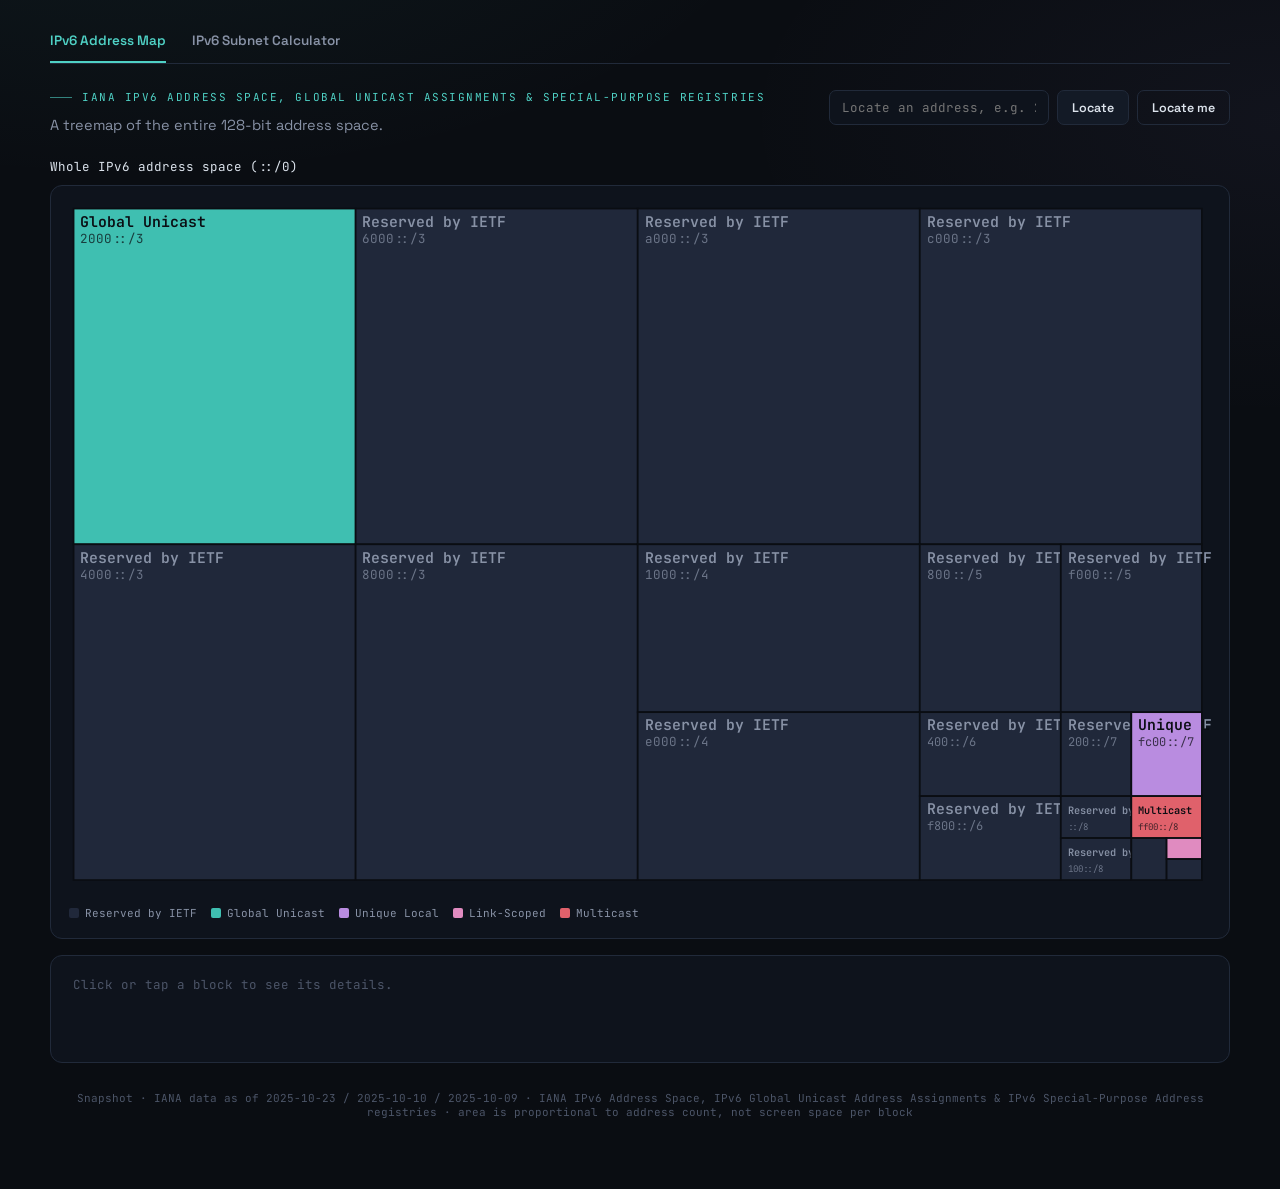
==== ipv6/index.html @ bcb9a363 "-merge ipv6 map & calc in a spa and added links between them." ====
<!DOCTYPE html>
<html lang="en">
<head>
<meta charset="UTF-8">
<meta name="viewport" content="width=device-width, initial-scale=1.0">
<title>IPv6 Address Map &amp; Subnet Calculator</title>
<link rel="preconnect" href="https://fonts.googleapis.com">
<link rel="preconnect" href="https://fonts.gstatic.com" crossorigin>
<link href="https://fonts.googleapis.com/css2?family=Space+Grotesk:wght@400;500;600;700&family=JetBrains+Mono:wght@400;500;600&display=swap" rel="stylesheet">
<style>
  :root{
    --bg:#0A0D12; --panel:#0E131C; --panel-2:#131A26; --border:#212A3A; --border-soft:#171E2B;
    --text:#DCE3EC; --text-dim:#8892A6; --text-faint:#4C5568;
    --cyan:#4FD1C5; --cyan-soft:#1E4B48; --violet:#9C8CE0; --violet-soft:#332C55;
    --amber:#E3A64D; --amber-soft:#6B5024; --amber-faint:#3A3120; --red:#E36B6B;
    --c-reserved:#20283A; --c-reserved-tx:#5C6980;
    --c-global:#3FBFB1;
    --c-unique:#B98CE0;
    --c-link:#E08BC0;
    --c-multicast:#E0616B;
    --c-apnic:#3FBFB1; --c-arin:#5C9DE8; --c-ripe:#E8A75C; --c-lacnic:#6FCB8E; --c-afrinic:#E88BC0;
    --c-iana:#9C8CE0; --c-sixtofour:#C9B24E; --c-documentation:#E3A64D; --c-unallocated:#171D29;
    --mono:'JetBrains Mono', ui-monospace, 'SF Mono', monospace;
    --sans:'Space Grotesk', ui-sans-serif, system-ui, sans-serif;
  }
  *{ box-sizing:border-box; }
  html,body{ margin:0; padding:0; }
  body{
    background:
      radial-gradient(ellipse 1100px 500px at 10% -10%, rgba(79,209,197,0.06), transparent 60%),
      radial-gradient(ellipse 900px 500px at 100% 10%, rgba(156,140,224,0.05), transparent 60%),
      var(--bg);
    color:var(--text); font-family:var(--sans); padding:32px 24px 70px; min-height:100vh;
  }
  .wrap{ margin:0 auto; }
  #view-map .wrap{ max-width:1180px; }
  #view-calc .wrap{ max-width:1000px; }

  /* shared button system */
  .btn{
    font-family:var(--sans); font-weight:600; font-size:13.5px; border-radius:8px;
    border:1px solid var(--border); background:var(--panel-2); color:var(--text);
    padding:0 20px; cursor:pointer; transition:border-color .15s, color .15s, background .15s;
  }
  .btn:hover{ border-color:var(--cyan); color:var(--cyan); }
  .btn.primary{ background:var(--cyan); border-color:var(--cyan); color:#06231F; }
  .btn.primary:hover{ background:#65DDD1; color:#06231F; }
  .btn.ghost{ background:transparent; }
  .btn.small{ padding:6px 12px; font-size:12px; border-radius:6px; }
  .btn:disabled{ opacity:.35; cursor:not-allowed; }
  .btn:disabled:hover{ border-color:var(--border); color:var(--text); }
  .iconBtn{
    flex:0 0 auto; width:26px; height:26px;
    display:flex; align-items:center; justify-content:center;
    border:1px solid var(--border); background:var(--panel-2); color:var(--text-dim);
    border-radius:6px; font-size:14px; line-height:1; cursor:pointer;
    transition:border-color .15s, color .15s;
  }
  .iconBtn:hover{ border-color:var(--cyan); color:var(--cyan); }

  /* tab bar */
  .toolTabs{ max-width:1180px; margin:0 auto 26px; }
  .toolTabsInner{ display:flex; gap:26px; border-bottom:1px solid var(--border); }
  .toolTab{
    font-family:var(--sans); font-weight:600; font-size:13.5px; background:none; border:none;
    color:var(--text-dim); padding:0 0 12px; cursor:pointer; border-bottom:2px solid transparent;
    transition:color .15s, border-color .15s;
  }
  .toolTab:hover{ color:var(--text); }
  .toolTab.active{ color:var(--cyan); border-bottom-color:var(--cyan); }
  .view[hidden]{ display:none; }

  /* ---------------- map view ---------------- */
  #view-map .eyebrow{ font-family:var(--mono); font-size:11px; letter-spacing:.14em; text-transform:uppercase; color:var(--cyan);
    display:flex; align-items:center; gap:10px; margin-bottom:10px; }
  #view-map .eyebrow::before{ content:''; width:22px; height:1px; background:var(--cyan); opacity:.6; }
  #view-map h1{ font-size:32px; font-weight:700; letter-spacing:-.01em; margin:0 0 8px; }
  #view-map .sub{ color:var(--text-dim); font-size:14.5px; max-width:70ch; line-height:1.55; margin:0; }

  #view-map .introRow{ display:flex; align-items:flex-start; justify-content:space-between; gap:24px; margin-bottom:22px; }
  #view-map .introText{ flex:1 1 420px; min-width:0; }
  #view-map .searchForm{ display:flex; gap:8px; flex-shrink:0; }
  #view-map .searchForm input{ background:var(--panel); border:1px solid var(--border); color:var(--text); font-family:var(--mono); font-size:12.5px; padding:8px 12px; border-radius:7px; width:220px; outline:none; }
  #view-map .searchForm input:focus{ border-color:var(--cyan); }
  #view-map .searchForm button{ font-family:var(--sans); font-weight:600; font-size:12.5px; background:var(--panel-2); border:1px solid var(--border); color:var(--text); padding:0 14px; border-radius:7px; cursor:pointer; white-space:nowrap; }
  #view-map .searchForm button:hover{ border-color:var(--cyan); color:var(--cyan); }
  #view-map .searchForm button.ghost{ background:transparent; }
  #view-map .searchForm button:disabled{ opacity:.5; cursor:not-allowed; }

  #view-map .breadcrumb{ display:flex; align-items:center; gap:8px; font-family:var(--mono); font-size:12.5px; color:var(--text-dim); margin-bottom:10px; }
  #view-map .breadcrumb .crumb{ cursor:pointer; }
  #view-map .breadcrumb .crumb:hover{ color:var(--cyan); }
  #view-map .breadcrumb .crumb.current{ color:var(--text); cursor:default; }
  #view-map .breadcrumb .sep{ color:var(--text-faint); }

  #view-map .map-card{ background:var(--panel); border:1px solid var(--border); border-radius:12px; padding:18px; }
  #view-map svg{ width:100%; height:auto; display:block; border-radius:6px; }
  #view-map .tile{ cursor:default; transition:opacity .12s; }
  #view-map .tile.drillable{ cursor:pointer; }
  #view-map .tile:hover{ opacity:.86; }
  #view-map .tile-label{ font-family:var(--mono); pointer-events:none; fill:#0A0D12; font-weight:600; }
  #view-map .tile-sub{ font-family:var(--mono); pointer-events:none; fill:#0A0D12; opacity:.72; }
  #view-map .tile.dim-fill .tile-label, #view-map .tile.dim-fill .tile-sub{ fill:var(--text-dim); }
  #view-map .tile-pulse{ animation:pulse 1.1s ease-out 2; }
  @keyframes pulse{ 0%{ stroke-width:2px; stroke:#fff; } 100%{ stroke-width:0px; } }
  #view-map .tile.tile-selected rect{ stroke:#fff !important; stroke-width:2.5px !important; }

  #view-map .legend{ display:flex; gap:14px; flex-wrap:wrap; margin-top:16px; }
  #view-map .legend span{ font-family:var(--mono); font-size:11px; color:var(--text-dim); display:flex; align-items:center; gap:6px; }
  #view-map .legend i{ width:10px; height:10px; border-radius:2px; display:inline-block; }

  #view-map .detail-card{ margin-top:16px; background:var(--panel); border:1px solid var(--border); border-radius:12px; padding:20px 22px; min-height:108px; }
  #view-map .detail-empty{ color:var(--text-faint); font-family:var(--mono); font-size:12.5px; }
  #view-map .detail-top{ display:flex; justify-content:space-between; align-items:baseline; gap:14px; flex-wrap:wrap; margin-bottom:10px; }
  #view-map .detail-prefix{ font-family:var(--mono); font-size:19px; font-weight:600; }
  #view-map .detail-tag{ font-family:var(--mono); font-size:10.5px; text-transform:uppercase; letter-spacing:.08em; padding:4px 9px; border-radius:5px; }
  #view-map .detail-grid{ display:grid; grid-template-columns:repeat(auto-fit,minmax(150px,1fr)); gap:14px; margin-bottom:10px; }
  #view-map .detail-grid .k{ font-family:var(--mono); font-size:10px; color:var(--text-faint); text-transform:uppercase; letter-spacing:.07em; display:block; margin-bottom:4px; }
  #view-map .detail-grid .v{ font-family:var(--mono); font-size:13px; color:var(--text); }
  #view-map .detail-grid .v sup{ font-size:.72em; line-height:0; }
  #view-map .detail-grid .v a{ color:var(--cyan); text-decoration:none; border-bottom:1px dotted var(--cyan); font-size:11.5px; margin-left:2px; }
  #view-map .detail-grid .v a:hover{ border-bottom-style:solid; }
  #view-map .detail-note{ font-size:13px; color:var(--text-dim); line-height:1.5; max-width:80ch; white-space:pre-line; }
  #view-map .detail-special{ margin-top:14px; padding-top:14px; border-top:1px solid var(--border-soft); }
  #view-map .detail-special .k{ font-family:var(--mono); font-size:10px; color:var(--text-faint); text-transform:uppercase; letter-spacing:.07em; display:block; margin-bottom:8px; }
  #view-map .detail-special ul{ list-style:none; margin:0; padding:0; display:flex; flex-direction:column; gap:6px; }
  #view-map .detail-special li{ font-size:12.5px; display:flex; flex-wrap:wrap; gap:8px; align-items:baseline; }
  #view-map .detail-special .sp-prefix{ font-family:var(--mono); color:var(--cyan); font-weight:600; }
  #view-map .detail-special .sp-name{ color:var(--text-dim); }
  #view-map .detail-special .sp-rfc{ font-family:var(--mono); font-size:11px; color:var(--text-faint); }
  #view-map .detail-actions{ margin-top:14px; }

  #view-map footer{ margin-top:28px; text-align:center; font-family:var(--mono); font-size:11px; color:var(--text-faint); }
  #view-map footer a{ color:var(--text-faint); }

  @media (max-width:640px){
    #view-map .introRow{ flex-direction:column; align-items:stretch; }
    #view-map .introText{ flex-basis:auto; }
    #view-map .searchForm{ width:100%; }
    #view-map .searchForm input{ flex:1; width:auto; }
  }

  /* ---------------- calculator view ---------------- */
  #view-calc .eyebrow{
    font-family:var(--mono); font-size:11px; letter-spacing:.14em; text-transform:uppercase; color:var(--cyan);
    display:flex; align-items:center; gap:10px; margin-bottom:14px;
  }
  #view-calc .eyebrow::before{ content:''; width:22px; height:1px; background:var(--cyan); opacity:.6; }
  #view-calc .eyebrow a{ color:inherit; text-decoration:none; border-bottom:1px dotted var(--cyan); }
  #view-calc .eyebrow a:hover{ color:var(--text); }
  #view-calc h1{ font-size:34px; font-weight:700; letter-spacing:-.01em; margin:0 0 8px; }
  #view-calc .sub{ color:var(--text-dim); font-size:14.5px; max-width:66ch; line-height:1.55; margin:0 0 30px; }
  #view-calc .sub b{ color:var(--text); font-weight:600; }

  #view-calc .inputRow{ display:flex; gap:10px; flex-wrap:wrap; margin-bottom:6px; }
  #view-calc .inputRow input[type=text]{
    flex:1 1 340px; background:var(--panel); border:1px solid var(--border); color:var(--text);
    font-family:var(--mono); font-size:15px; padding:13px 16px; border-radius:8px; outline:none;
    transition:border-color .15s;
  }
  #view-calc .inputRow input[type=text]:focus{ border-color:var(--cyan); }

  #view-calc .errMsg{ font-family:var(--mono); font-size:12.5px; color:var(--red); margin:10px 2px 0; min-height:1em; }
  #view-calc .noteMsg{ font-family:var(--mono); font-size:12px; color:var(--amber); margin:10px 2px 0; }

  #view-calc .ruler-card{ margin-top:28px; background:var(--panel); border:1px solid var(--border); border-radius:12px; padding:26px 26px 22px; }
  #view-calc .ruler-top{ display:flex; justify-content:space-between; align-items:baseline; gap:20px; flex-wrap:wrap; margin-bottom:18px; }
  #view-calc .ruler-net{ font-family:var(--mono); font-size:20px; font-weight:600; letter-spacing:-.01em; }
  #view-calc .ruler-net .slash{ color:var(--text-faint); }
  #view-calc .ruler-net .prefixnum{ color:var(--cyan); }
  #view-calc .ruler-stats{ display:flex; gap:22px; flex-wrap:wrap; }
  #view-calc .stat{ font-family:var(--mono); }
  #view-calc .stat .k{ color:var(--text-faint); font-size:10.5px; text-transform:uppercase; letter-spacing:.08em; display:block; margin-bottom:3px; }
  #view-calc .stat .v{ color:var(--text); font-size:14px; }

  #view-calc .ruler{ display:flex; gap:3px; margin-bottom:8px; position:relative; }
  #view-calc .ruler .grp{ display:flex; gap:1px; flex:1; }
  #view-calc .ruler .bit{ flex:1; height:26px; border-radius:1px; background:var(--amber-soft); }
  #view-calc .ruler .bit.net{ background:var(--cyan); }
  #view-calc .ruler .bit.host{ background:var(--violet); }
  #view-calc .ruler .bit.edge{ box-shadow:0 0 0 1px rgba(255,255,255,0.35) inset; }
  #view-calc .ruler .bit.subnetZone{ cursor:pointer; }
  #view-calc .ruler .bit.subnetZone:hover{ background:var(--amber); }
  #view-calc .ruler .bit.boundary{ cursor:ew-resize; touch-action:none; }

  #view-calc .rulerHandle{
    position:absolute; top:-4px; bottom:-4px; width:14px; margin-left:-7px;
    z-index:5; pointer-events:none;
    display:flex; align-items:center; justify-content:center;
  }
  #view-calc .rulerHandle::before{
    content:''; position:absolute; top:0; bottom:0; left:50%; width:3px; margin-left:-1.5px;
    background:var(--cyan); border-radius:2px; opacity:.55;
    transition:opacity .15s;
  }
  #view-calc .rulerHandle.dragging::before{ opacity:1; }
  #view-calc .ruler-labels{ display:flex; gap:3px; }
  #view-calc .ruler-labels .grp{ flex:1; text-align:center; font-family:var(--mono); font-size:10px; color:var(--text-faint); }
  #view-calc .legend{ display:flex; gap:18px; margin-top:14px; flex-wrap:wrap; }
  #view-calc .legend span{ font-family:var(--mono); font-size:11px; color:var(--text-dim); display:flex; align-items:center; gap:6px; }
  #view-calc .legend i{ width:10px; height:10px; border-radius:2px; display:inline-block; }
  #view-calc .legend i.net{ background:var(--cyan); }
  #view-calc .legend i.subnet{ background:var(--amber-soft); }
  #view-calc .legend i.host{ background:var(--violet); }

  #view-calc .table-card{ margin-top:20px; background:var(--panel); border:1px solid var(--border); border-radius:12px; overflow:hidden; }
  #view-calc .table-head{ display:flex; justify-content:space-between; align-items:center; padding:16px 20px; border-bottom:1px solid var(--border-soft); }
  #view-calc .table-head h2{ font-size:14px; margin:0; font-weight:600; }
  #view-calc .table-head-right{ display:flex; align-items:center; gap:12px; }
  #view-calc .table-head .count{ font-family:var(--mono); font-size:12px; color:var(--text-dim); }

  #view-calc .row{ display:flex; align-items:center; gap:14px; padding:12px 20px; border-bottom:1px solid var(--border-soft); transition:background .12s; }
  #view-calc .row:last-child{ border-bottom:none; }
  #view-calc .row:hover{ background:var(--panel-2); }

  #view-calc .guides{ display:flex; align-self:stretch; flex:0 0 auto; }
  #view-calc .guide{ width:18px; flex:0 0 18px; position:relative; }
  #view-calc .guide.line::before{ content:''; position:absolute; left:8px; top:-12px; bottom:-12px; width:1px; background:var(--border); }

  #view-calc .rowMain{ flex:1 1 auto; min-width:0; display:grid; grid-template-columns:2fr 1.7fr 1.1fr; gap:16px; align-items:center; }
  #view-calc .netCell{ font-family:var(--mono); font-size:13.5px; }
  #view-calc .netCell .addr{ color:var(--text); cursor:pointer; }
  #view-calc .netCell .addr:hover{ color:var(--cyan); }
  #view-calc .netCell .addr.copied{ color:var(--amber); }
  #view-calc .netCell .pfx{ color:var(--cyan); }
  #view-calc .minibar{ display:flex; height:5px; border-radius:3px; overflow:hidden; margin-top:6px; width:150px; }
  #view-calc .minibar .net{ background:var(--cyan); height:100%; }
  #view-calc .minibar .subnetDone{ background:var(--amber); height:100%; }
  #view-calc .minibar .subnetOpen{ background:var(--amber-faint); height:100%; }
  #view-calc .minibar .host{ background:var(--violet); height:100%; }

  #view-calc .rangeCell{ font-family:var(--mono); font-size:11.5px; color:var(--text-dim); line-height:1.5; }
  #view-calc .rangeCell b{ color:var(--text-dim); font-weight:500; }

  #view-calc .countCell{ font-family:var(--mono); font-size:12px; color:var(--text); text-align:right; }
  #view-calc .countCell .lbl{ display:block; font-size:10px; color:var(--text-faint); text-transform:uppercase; letter-spacing:.06em; margin-top:2px; }

  #view-calc .actions{ flex:0 0 auto; display:flex; align-items:center; gap:8px; }
  #view-calc .jumpForm{ display:flex; align-items:center; gap:4px; }
  #view-calc .jumpForm span{ font-family:var(--mono); font-size:12px; color:var(--text-faint); }
  #view-calc .jumpForm input{ width:52px; background:var(--bg); border:1px solid var(--border); color:var(--text); font-family:var(--mono); font-size:12.5px; padding:6px 6px; border-radius:6px; text-align:center; }
  #view-calc .jumpForm input:focus{ outline:none; border-color:var(--cyan); }
  #view-calc .atBoundary{ font-family:var(--mono); font-size:11px; color:var(--violet); border:1px solid var(--violet-soft); padding:5px 10px; border-radius:6px; }

  #view-calc .empty{ padding:40px 20px; text-align:center; color:var(--text-faint); font-family:var(--mono); font-size:13px; }

  @media (max-width: 760px){
    #view-calc .rowMain{ grid-template-columns:1fr; gap:6px; }
    #view-calc .row{ flex-wrap:wrap; }
    #view-calc .rangeCell, #view-calc .countCell{ text-align:left; }
    #view-calc .actions{ width:100%; justify-content:flex-start; padding-top:6px; }
  }

  #view-calc footer{ margin-top:34px; text-align:center; font-family:var(--mono); font-size:11px; color:var(--text-faint); }

  #view-calc .modalOverlay{
    position:fixed; inset:0; background:rgba(4,6,10,0.65);
    display:flex; align-items:center; justify-content:center;
    padding:20px; z-index:100;
  }
  #view-calc .modalOverlay[hidden]{ display:none; }
  #view-calc .modalCard{
    background:var(--panel); border:1px solid var(--border); border-radius:12px;
    padding:24px; max-width:420px; width:100%;
  }
  #view-calc .modalTitle{ font-size:16px; font-weight:600; margin:0 0 8px; }
  #view-calc .modalSub{ color:var(--text-dim); font-size:13px; line-height:1.5; margin:0 0 18px; }
  #view-calc .modalSub b{ color:var(--text); font-family:var(--mono); font-weight:600; }
  #view-calc .modalOptions{ display:flex; flex-direction:column; gap:8px; }
  #view-calc .modalOption{
    display:flex; align-items:center; justify-content:space-between; gap:10px;
    font-family:var(--sans); font-size:13.5px; text-align:left;
    border:1px solid var(--border); background:var(--panel-2); color:var(--text);
    padding:11px 14px; border-radius:8px; cursor:pointer;
    transition:border-color .15s, color .15s;
  }
  #view-calc .modalOption:hover{ border-color:var(--cyan); color:var(--cyan); }
  #view-calc .modalOption .pfxTag{ font-family:var(--mono); color:var(--cyan); font-weight:600; }
  #view-calc .modalOption:hover .pfxTag{ color:var(--cyan); }
  #view-calc .modalOption.unknown .pfxTag{ color:var(--text-faint); }
  #view-calc .modalCancel{
    display:block; margin:16px auto 0; background:none; border:none;
    color:var(--text-faint); font-family:var(--mono); font-size:12px; cursor:pointer;
  }
  #view-calc .modalCancel:hover{ color:var(--text-dim); }
</style>
</head>
<body>

<div class="toolTabs">
  <div class="toolTabsInner">
    <button type="button" class="toolTab" id="tabBtnMap" data-tab="map">IPv6 Address Map</button>
    <button type="button" class="toolTab" id="tabBtnCalc" data-tab="calc">IPv6 Subnet Calculator</button>
  </div>
</div>

<section class="view" id="view-map">
<div class="wrap">

  <div class="introRow">
    <div class="introText">
      <div class="eyebrow">IANA IPv6 Address Space, Global Unicast Assignments &amp; Special-Purpose Registries</div>
      <p class="sub">A treemap of the entire 128-bit address space.
         <!-- sized by how many addresses each block actually holds. Click <b style="color:var(--cyan)">Global Unicast</b> to drill into the routable internet and see how it's split across the five Regional Internet Registries. -->
        </p>
    </div>
    <form class="searchForm" id="searchForm">
      <input type="text" id="searchInput" placeholder="Locate an address, e.g. 2606:4700::1" spellcheck="false" autocomplete="off">
      <button type="submit">Locate</button>
      <button type="button" class="ghost" id="locateMeBtn" title="Detects your public IPv6 address via ipify.org and locates it">Locate me</button>
    </form>
  </div>

  <div class="breadcrumb" id="breadcrumb"></div>

  <div class="map-card">
    <svg id="mapSvg" viewBox="0 0 1000 600" xmlns="http://www.w3.org/2000/svg"></svg>
    <div class="legend" id="legend"></div>
  </div>

  <div class="detail-card" id="detailCard">
    <div class="detail-empty">Click or tap a block to see its details.</div>
  </div>

  <footer><span id="footerStatus">Loading snapshot…</span> · IANA IPv6 Address Space, IPv6 Global Unicast Address Assignments &amp; IPv6 Special-Purpose Address registries · area is proportional to address count, not screen space per block</footer>
</div>
</section>

<section class="view" id="view-calc" hidden>
<div class="wrap">

  <div class="eyebrow"><a href="https://datatracker.ietf.org/doc/html/rfc4291" target="_blank" rel="noopener">RFC 4291</a> / <a href="https://datatracker.ietf.org/doc/html/rfc7421" target="_blank" rel="noopener">RFC 7421</a></div>
  <h1>IPv6 Subnet Calculator</h1>
  <p class="sub">Enter your allocated network in CIDR form. The address splits into three parts: the fixed <b>network</b> prefix you were given, a <b>subnet ID</b> you carve up below, and a <b>host</b> portion permanently fixed to the last 64 bits.</p>

  <div class="inputRow">
    <input type="text" id="cidrInput" value="2001:db8::/32" spellcheck="false" autocomplete="off">
    <button class="btn primary" id="calcBtn">Calculate</button>
    <button class="btn ghost" id="detectBtn" title="Detects your public IPv6 address via ipify.org and fills in its /64 network">Detect my network</button>
    <button class="btn ghost" id="viewInMapBtn" title="Locate this network on the IPv6 address map">View in Map →</button>
  </div>
  <div class="errMsg" id="errMsg"></div>
  <div class="noteMsg" id="noteMsg"></div>

  <div class="ruler-card">
    <div class="ruler-top">
      <div class="ruler-net" id="rulerNet">—</div>
      <div class="ruler-stats">
        <div class="stat"><span class="k">Network</span><span class="v" id="statNet">—</span></div>
        <div class="stat"><span class="k">Subnet bits</span><span class="v" id="statSubnetBits">—</span></div>
        <div class="stat"><span class="k">Max /64 subnets</span><span class="v" id="statMaxSub">—</span></div>
        <div class="stat"><span class="k">Host</span><span class="v" id="statHost">—</span></div>
      </div>
    </div>
    <div class="ruler" id="ruler"></div>
    <div class="ruler-labels" id="rulerLabels"></div>
    <div class="legend">
      <span><i class="net"></i>network — fixed by your allocation</span>
      <span><i class="subnet"></i>subnet ID — yours to divide</span>
      <span><i class="host"></i>host — fixed, last 64 bits</span>
    </div>
  </div>

  <div class="table-card">
    <div class="table-head">
      <h2>Subnet tree</h2>
      <div class="table-head-right">
        <div class="count" id="tableCount">0 leaves</div>
        <button class="btn ghost small" id="permalinkBtn" title="Copy a link that reproduces this exact network and subnet tree">Permalink</button>
        <button class="btn ghost small" id="resetBtn">Reset tree</button>
      </div>
    </div>
    <div id="rows"></div>
  </div>

  <footer>Network + subnet ID + host = 128 bits · host is never subdivided · click any address to copy</footer>
</div>

<div class="modalOverlay" id="prefixModal" hidden>
  <div class="modalCard">
    <div class="modalTitle">What did your ISP delegate?</div>
    <p class="modalSub">We detected <b id="modalAddr">—</b>. A single address doesn't reveal how large a block your ISP routes to you — pick your delegated prefix if you know it.</p>
    <div class="modalOptions">
      <button class="modalOption" data-prefix="48"><span>/48</span><span class="pfxTag">large ISP delegation</span></button>
      <button class="modalOption" data-prefix="56"><span>/56</span><span class="pfxTag">common home delegation</span></button>
      <button class="modalOption" data-prefix="60"><span>/60</span><span class="pfxTag">smaller delegation</span></button>
      <button class="modalOption unknown" data-prefix="64"><span>I don't know</span><span class="pfxTag">use /64</span></button>
    </div>
    <button class="modalCancel" id="modalCancel">cancel</button>
  </div>
</div>
</section>

<script src="ipv6-common.js"></script>
<script src="ipv6-data.js"></script>
<script>
/* ---------------- tab / cross-view navigation ---------------- */
function getParams(){ return new URLSearchParams(location.search); }
function setParam(key, value){
  const p = getParams();
  if(value===null || value===undefined || value==='') p.delete(key); else p.set(key, value);
  const qs = p.toString();
  history.replaceState(null, '', location.pathname + (qs ? '?'+qs : ''));
}
let activeTab = 'map';
function setActiveTab(tab, opts){
  opts = opts || {};
  activeTab = tab;
  document.getElementById('view-map').hidden = tab!=='map';
  document.getElementById('view-calc').hidden = tab!=='calc';
  document.getElementById('tabBtnMap').classList.toggle('active', tab==='map');
  document.getElementById('tabBtnCalc').classList.toggle('active', tab==='calc');
  if(opts.updateUrl!==false) setParam('view', tab==='calc' ? 'calc' : null);
}
document.getElementById('tabBtnMap').addEventListener('click', ()=>setActiveTab('map'));
document.getElementById('tabBtnCalc').addEventListener('click', ()=>setActiveTab('calc'));

function openInCalculator(cidr){
  document.getElementById('cidrInput').value = cidr;
  document.getElementById('calcBtn').click();
  setActiveTab('calc');
  setParam('net', cidr);
  setParam('tree', null);
}

/* ---------------- classification ---------------- */
function classifyTop(allocation){
  const a = allocation.toLowerCase();
  if(a.includes('global unicast')) return {category:'global', drill:true};
  if(a.includes('unique local')) return {category:'unique'};
  if(a.includes('link-scoped') || a.includes('link-local')) return {category:'link'};
  if(a.includes('multicast')) return {category:'multicast'};
  return {category:'reserved'};
}
function classifyUnicast(designation, status){
  if(status==='RESERVED'){
    if(designation==='Documentation') return {category:'documentation'};
    return {category:'reserved'};
  }
  switch(designation){
    case 'APNIC': return {category:'apnic'};
    case 'ARIN': return {category:'arin'};
    case 'RIPE NCC': return {category:'ripe'};
    case 'LACNIC': return {category:'lacnic'};
    case 'AFRINIC': return {category:'afrinic'};
    case '6to4': return {category:'sixtofour'};
    case 'Documentation': return {category:'documentation'};
    case 'IANA': return {category:'iana'};
    default: return {category:'reserved'};
  }
}

const CATEGORY_META = {
  reserved:      {label:'Reserved by IETF', color:'var(--c-reserved)', textDim:true},
  global:        {label:'Global Unicast',   color:'var(--c-global)'},
  unique:        {label:'Unique Local',     color:'var(--c-unique)'},
  link:          {label:'Link-Scoped',      color:'var(--c-link)'},
  multicast:     {label:'Multicast',        color:'var(--c-multicast)'},
  apnic:         {label:'APNIC',            color:'var(--c-apnic)'},
  arin:          {label:'ARIN',             color:'var(--c-arin)'},
  ripe:          {label:'RIPE NCC',         color:'var(--c-ripe)'},
  lacnic:        {label:'LACNIC',           color:'var(--c-lacnic)'},
  afrinic:       {label:'AFRINIC',          color:'var(--c-afrinic)'},
  iana:          {label:'IANA-held',        color:'var(--c-iana)'},
  sixtofour:     {label:'6to4 (historic)',  color:'var(--c-sixtofour)'},
  documentation: {label:'Documentation',    color:'var(--c-documentation)'},
  unallocated:   {label:'Unallocated',      color:'var(--c-unallocated)', textDim:true}
};

function fmtAddrCount(n){
  const asNum = Number(n);
  if(asNum < 1e15) return fmtBig(n)+' addresses';
  const [mantissa, exponent] = asNum.toExponential(2).split('e+');
  return '≈'+mantissa+' × 10'+sup(exponent)+' addresses';
}
function sup(n){ return '<sup>'+n+'</sup>'; }
function fmtPct(frac){
  if(frac*100>=0.01) return (frac*100).toFixed(frac<0.1?4:2)+'%';
  return (frac*100).toExponential(2)+'%';
}

/* ---------------- resolve + gap fill ---------------- */
function resolveTop(raw){
  return raw.map(e=>{
    const {addr,prefixLen} = parseCIDR(e.prefix);
    const base = networkAddress(addr,prefixLen);
    const cls = classifyTop(e.allocation);
    return {kind:'top', prefix:e.prefix, base, prefixLen, size:sizeOf(prefixLen), allocation:e.allocation, note:e.note, ...cls};
  });
}
function resolveUnicast(raw){
  return raw.map(e=>{
    const {addr,prefixLen} = parseCIDR(e.prefix);
    const base = networkAddress(addr,prefixLen);
    const cls = classifyUnicast(e.designation, e.status);
    return {kind:'unicast', prefix:e.prefix, base, prefixLen, size:sizeOf(prefixLen), designation:e.designation, date:e.date, status:e.status, note:e.note, ...cls};
  });
}
/* per-RIR public record lookup — friendly web UI where one exists, that RIR's RDAP endpoint otherwise */
const RIR_LINKS = {
  ARIN:      (base,len)=> `https://search.arin.net/rdap/?query=${encodeURIComponent(formatIPv6(base)+'/'+len)}`,
  'RIPE NCC':(base,len)=> `https://apps.db.ripe.net/db-web-ui/query?searchtext=${encodeURIComponent(formatIPv6(base)+'/'+len)}`,
  APNIC:     (base,len)=> `https://rdap.apnic.net/ip/${formatIPv6(base)}/${len}`,
  LACNIC:    (base,len)=> `https://rdap.lacnic.net/rdap/ip/${formatIPv6(base)}/${len}`,
  AFRINIC:   (base,len)=> `https://rdap.afrinic.net/rdap/ip/${formatIPv6(base)}/${len}`
};

function resolveSpecial(raw){
  return raw.map(e=>{
    const {addr,prefixLen} = parseCIDR(e.prefix);
    const base = networkAddress(addr,prefixLen);
    return {kind:'special', prefix:e.prefix, base, prefixLen, size:sizeOf(prefixLen), name:e.name, rfc:e.rfc, date:e.date, term:e.term};
  });
}
function trailingZeroBits(x){
  if(x===0n) return 128;
  let n=0;
  while((x & 1n)===0n){ x >>= 1n; n++; }
  return n;
}
/* an arbitrary [start,end) range rarely lines up with a single power-of-2 block —
   decompose it into the minimal set of CIDR-aligned blocks, same as route summarization */
function rangeToCidrBlocks(start, end){
  const blocks = [];
  let cursor = start;
  while(cursor<end){
    let alignBits = trailingZeroBits(cursor);
    let blockSize = 1n << BigInt(alignBits);
    while(blockSize>end-cursor){ blockSize >>= 1n; alignBits--; }
    blocks.push({base:cursor, size:blockSize, prefixLen:128-alignBits});
    cursor += blockSize;
  }
  return blocks;
}
function gapFill(parentBase, parentPrefixLen, children){
  const parentSize = sizeOf(parentPrefixLen);
  const parentEnd = parentBase + parentSize;
  const sorted = children.slice().sort((a,b)=> a.base<b.base?-1:(a.base>b.base?1:0));
  const out = [];
  let cursor = parentBase;
  function pushGap(gapStart, gapEnd){
    for(const blk of rangeToCidrBlocks(gapStart, gapEnd)){
      out.push({kind:'gap', base:blk.base, size:blk.size, prefixLen:blk.prefixLen, prefix:formatIPv6(blk.base)+'/'+blk.prefixLen, category:'unallocated', allocation:'Unallocated', note:'Not yet listed in this IANA registry as an allocation.'});
    }
  }
  for(const c of sorted){
    if(c.base>cursor) pushGap(cursor, c.base);
    out.push(c);
    const cEnd = c.base+c.size;
    if(cEnd>cursor) cursor=cEnd;
  }
  if(cursor<parentEnd) pushGap(cursor, parentEnd);
  return out;
}

let topResolved = gapFill(0n,0,resolveTop(TOP_RAW));
let unicastParent = parseCIDR('2000::/3');
let unicastResolved = gapFill(networkAddress(unicastParent.addr,3), 3, resolveUnicast(UNICAST_RAW));
let specialResolved = resolveSpecial(SPECIAL_RAW).sort((a,b)=> a.base<b.base?-1:(a.base>b.base?1:0));

/* special-purpose entries don't tile the space — they nest inside top/unicast blocks, so
   look up whichever ones fall entirely within the currently selected tile's range */
function findSpecialWithin(base, size){
  const end = base+size;
  return specialResolved.filter(s => s.base>=base && (s.base+s.size)<=end);
}

/* ---------------- squarified treemap ---------------- */
function squarify(items, x0,y0,x1,y1){
  const total = items.reduce((s,i)=>s+i.value,0);
  if(total<=0) return [];
  const area = (x1-x0)*(y1-y0);
  let rest = items.slice().sort((a,b)=>b.value-a.value).map(i=>({...i, area: i.value/total*area}));
  const result = [];
  let rectX=x0, rectY=y0, rectW=x1-x0, rectH=y1-y0;
  let row = [];

  function worst(r, length){
    if(r.length===0) return Infinity;
    const sum = r.reduce((s,x)=>s+x.area,0);
    const mx = Math.max(...r.map(x=>x.area));
    const mn = Math.min(...r.map(x=>x.area));
    const s2=sum*sum, l2=length*length;
    return Math.max((l2*mx)/s2, s2/(l2*mn));
  }
  function layoutRow(r, length){
    const rowArea = r.reduce((s,x)=>s+x.area,0);
    const thickness = length>0 ? rowArea/length : 0;
    if(rectW>=rectH){
      let cy=rectY;
      for(const it of r){
        const h = thickness>0 ? it.area/thickness : 0;
        result.push({...it, x:rectX, y:cy, w:thickness, h});
        cy+=h;
      }
      rectX+=thickness; rectW-=thickness;
    } else {
      let cx=rectX;
      for(const it of r){
        const w = thickness>0 ? it.area/thickness : 0;
        result.push({...it, x:cx, y:rectY, w, h:thickness});
        cx+=w;
      }
      rectY+=thickness; rectH-=thickness;
    }
  }

  while(rest.length>0){
    const length = Math.min(rectW, rectH);
    const testRow = [...row, rest[0]];
    if(row.length===0 || worst(row,length) >= worst(testRow,length)){
      row = testRow; rest = rest.slice(1);
    } else {
      layoutRow(row, Math.min(rectW,rectH));
      row = [];
    }
  }
  if(row.length>0) layoutRow(row, Math.min(rectW,rectH));
  return result;
}

/* ---------------- map view state + render ---------------- */
let currentView = 'root';   // 'root' | 'unicast'
let pulseTarget = null;     // base BigInt of tile to pulse-highlight after a locate
let selectedBase = null;    // base BigInt of the currently selected (clicked/tapped) tile

const svg = document.getElementById('mapSvg');
const legendEl = document.getElementById('legend');
const breadcrumbEl = document.getElementById('breadcrumb');
const detailEl = document.getElementById('detailCard');

function currentList(){ return currentView==='root' ? topResolved : unicastResolved; }

function renderBreadcrumb(){
  breadcrumbEl.innerHTML = '';
  const root = document.createElement('span');
  root.className = 'crumb' + (currentView==='root' ? ' current' : '');
  root.textContent = 'Whole IPv6 address space (::/0)';
  root.addEventListener('click', ()=>{ if(currentView!=='root'){ currentView='root'; selectedBase=null; renderAll(); } });
  breadcrumbEl.appendChild(root);
  if(currentView==='unicast'){
    const sep = document.createElement('span'); sep.className='sep'; sep.textContent='›';
    breadcrumbEl.appendChild(sep);
    const node = document.createElement('span');
    node.className = 'crumb current';
    node.textContent = '2000::/3 — Global Unicast';
    breadcrumbEl.appendChild(node);
  }
}

function showDetail(entry, parentSize){
  if(!entry){ detailEl.innerHTML = '<div class="detail-empty">Click or tap a block to see its details.</div>'; return; }
  const meta = CATEGORY_META[entry.category];
  const pctTotal = fmtPct(Number(entry.size)/Number(1n<<128n));
  let pctParentHtml = '';
  if(parentSize){
    const pctParent = fmtPct(Number(entry.size)/Number(parentSize));
    pctParentHtml = `<div><span class="k">Share of this view</span><span class="v">${pctParent}</span></div>`;
  }
  const prefixLabel = entry.prefix ? (entry.prefix) : (formatIPv6(entry.base)+' – '+formatIPv6(entry.base+entry.size-1n));
  const hostBits = entry.prefixLen!==undefined ? (128-entry.prefixLen) : null;
  const sizeLabel = hostBits!==null ? ('2'+sup(hostBits)+' addresses') : fmtAddrCount(entry.size);

  let rows = '';
  if(entry.kind==='top'){
    rows = `<div><span class="k">Allocation</span><span class="v">${entry.allocation}</span></div>
            <div><span class="k">Total addresses</span><span class="v">${sizeLabel}</span></div>
            <div><span class="k">Share of IPv6 space</span><span class="v">${pctTotal}</span></div>`;
  } else if(entry.kind==='unicast'){
    const rirLink = RIR_LINKS[entry.designation];
    const designationHtml = rirLink
      ? `${entry.designation} <a href="${rirLink(entry.base, entry.prefixLen)}" target="_blank" rel="noopener noreferrer">look up ↗</a>`
      : entry.designation;
    rows = `<div><span class="k">Designation</span><span class="v">${designationHtml}</span></div>
            <div><span class="k">Status</span><span class="v">${entry.status}</span></div>
            <div><span class="k">Allocated</span><span class="v">${entry.date}</span></div>
            <div><span class="k">Total addresses</span><span class="v">${sizeLabel}</span></div>
            ${pctParentHtml}
            <div><span class="k">Share of IPv6 space</span><span class="v">${pctTotal}</span></div>`;
  } else {
    rows = `<div><span class="k">Status</span><span class="v">Unallocated</span></div>
            <div><span class="k">Total addresses</span><span class="v">${sizeLabel}</span></div>
            ${pctParentHtml}
            <div><span class="k">Share of IPv6 space</span><span class="v">${pctTotal}</span></div>`;
  }

  const specialMatches = findSpecialWithin(entry.base, entry.size);
  const specialHtml = specialMatches.length ? `
    <div class="detail-special">
      <span class="k">Special-purpose registrations in this range (IANA)</span>
      <ul>${specialMatches.map(s=>`<li><span class="sp-prefix">${s.prefix}</span><span class="sp-name">${s.name}</span><span class="sp-rfc">${s.rfc}</span></li>`).join('')}</ul>
    </div>` : '';

  const openInCalcHtml = entry.prefix
    ? `<div class="detail-actions"><button class="btn ghost small" id="openInCalcBtn">Open in Calculator →</button></div>`
    : '';

  detailEl.innerHTML = `
    <div class="detail-top">
      <div class="detail-prefix">${prefixLabel}</div>
      <div class="detail-tag" style="background:${meta.color};color:#0A0D12">${meta.label}</div>
    </div>
    <div class="detail-grid">${rows}</div>
    ${entry.note ? `<div class="detail-note">${entry.note}</div>` : ''}
    ${specialHtml}
    ${openInCalcHtml}
  `;

  if(entry.prefix){
    document.getElementById('openInCalcBtn').addEventListener('click', ()=> openInCalculator(entry.prefix));
  }
}

function renderLegend(list){
  const cats = [...new Set(list.map(e=>e.category))];
  legendEl.innerHTML = cats.map(c=>{
    const m = CATEGORY_META[c];
    return `<span><i style="background:${m.color}"></i>${m.label}</span>`;
  }).join('');
}

function renderAll(){
  renderBreadcrumb();
  const list = currentList();
  const items = list.map(e=>({...e, value:Number(e.size)}));
  const rects = squarify(items, 4, 4, 992, 592);

  svg.innerHTML = '';
  for(const r of rects){
    const g = document.createElementNS('http://www.w3.org/2000/svg','g');
    const rect = document.createElementNS('http://www.w3.org/2000/svg','rect');
    rect.setAttribute('x', r.x.toFixed(2));
    rect.setAttribute('y', r.y.toFixed(2));
    rect.setAttribute('width', Math.max(r.w,0).toFixed(2));
    rect.setAttribute('height', Math.max(r.h,0).toFixed(2));
    const meta = CATEGORY_META[r.category];
    rect.style.fill = meta.color;
    rect.setAttribute('stroke', '#0A0D12');
    rect.setAttribute('stroke-width', '1.5');
    const cls = ['tile'];
    if(r.drill && currentView==='root') cls.push('drillable');
    if(meta.textDim) cls.push('dim-fill');
    if(selectedBase!==null && r.base===selectedBase) cls.push('tile-selected');
    g.setAttribute('class', cls.join(' '));
    g.addEventListener('click', ()=>{
      if(r.drill && currentView==='root'){ currentView='unicast'; selectedBase=null; renderAll(); }
      else { selectedBase = r.base; renderAll(); }
    });
    g.appendChild(rect);

    if(r.w>54 && r.h>20){
      const label = document.createElementNS('http://www.w3.org/2000/svg','text');
      label.setAttribute('x', (r.x+6).toFixed(2));
      label.setAttribute('y', (r.y+16).toFixed(2));
      label.setAttribute('font-size', Math.min(13, Math.max(9, r.h/5)).toFixed(1));
      label.setAttribute('class','tile-label');
      label.textContent = r.kind==='unicast' ? r.designation : (r.kind==='top' ? r.allocation : 'Unallocated');
      g.appendChild(label);
      if(r.h>36){
        const sub = document.createElementNS('http://www.w3.org/2000/svg','text');
        sub.setAttribute('x', (r.x+6).toFixed(2));
        sub.setAttribute('y', (r.y+30).toFixed(2));
        sub.setAttribute('font-size', Math.min(11, Math.max(8, r.h/7)).toFixed(1));
        sub.setAttribute('class','tile-sub');
        sub.textContent = r.prefix ? r.prefix : (formatIPv6(r.base)+' …');
        g.appendChild(sub);
      }
    }

    if(pulseTarget!==null && r.base===pulseTarget){
      rect.setAttribute('stroke','#ffffff');
      rect.classList.add('tile-pulse');
    }

    svg.appendChild(g);
  }
  pulseTarget = null;

  renderLegend(list);
  const selEntry = selectedBase!==null ? rects.find(r=>r.base===selectedBase) : null;
  showDetail(selEntry || null, currentView==='unicast' ? sizeOf(3) : null);
}

/* ---------------- locate ---------------- */
function findContaining(list, addr){
  return list.find(e => addr>=e.base && addr < e.base+e.size);
}
function locateAddr(addr){
  const topHit = findContaining(topResolved, addr);
  if(!topHit) return;
  if(topHit.category==='global'){
    const uHit = findContaining(unicastResolved, addr);
    currentView = 'unicast';
    pulseTarget = uHit ? uHit.base : null;
    selectedBase = uHit ? uHit.base : null;
    renderAll();
  } else {
    currentView = 'root';
    pulseTarget = topHit.base;
    selectedBase = topHit.base;
    renderAll();
  }
}
document.getElementById('searchForm').addEventListener('submit', (e)=>{
  e.preventDefault();
  const raw = document.getElementById('searchInput').value.trim();
  if(!raw) return;
  try{
    let addr;
    if(raw.includes('/')) addr = parseCIDR(raw).addr;
    else addr = parseIPv6(raw);
    locateAddr(addr);
  } catch(err){
    detailEl.innerHTML = '<div class="detail-empty" style="color:var(--red)">Could not parse that address: '+err.message+'</div>';
  }
});

document.getElementById('locateMeBtn').addEventListener('click', async ()=>{
  const btn = document.getElementById('locateMeBtn');
  const original = btn.textContent;
  btn.disabled = true;
  btn.textContent = 'Detecting…';
  try{
    const res = await fetch('https://api64.ipify.org?format=json');
    if(!res.ok) throw new Error('ipify request failed ('+res.status+')');
    const data = await res.json();
    const ip = data.ip;
    if(!ip || !ip.includes(':')) throw new Error('your connection returned an IPv4 address ('+(ip||'unknown')+') — no IPv6 connectivity detected');
    const addr = parseIPv6(ip);
    document.getElementById('searchInput').value = ip;
    locateAddr(addr);
  } catch(err){
    detailEl.innerHTML = '<div class="detail-empty" style="color:var(--red)">Detection failed: '+err.message+'</div>';
  } finally {
    btn.disabled = false;
    btn.textContent = original;
  }
});

/* ---------------- calculator: tree state ---------------- */
const HOST_BOUNDARY = 64; // prefix length at which host ID begins
let root = null;
let maxDivide = HOST_BOUNDARY; // prefix length at which the subnet ID is exhausted

function makeRoot(addr, prefixLen){
  const base = networkAddress(addr, prefixLen);
  root = {base, prefixLen, parent:null, children:null};
  maxDivide = Math.max(prefixLen, HOST_BOUNDARY);
}

function divideNode(node){
  if(node.prefixLen>=maxDivide) return;
  const newPrefix = node.prefixLen+1;
  const half = sizeOf(newPrefix);
  node.children = [
    {base:node.base, prefixLen:newPrefix, parent:node, children:null},
    {base:node.base+half, prefixLen:newPrefix, parent:node, children:null}
  ];
}

function joinParent(node){
  if(!node.parent) return;
  node.parent.children = null;
}

function serializeTree(node){
  if(!node.children) return '0';
  return '1'+serializeTree(node.children[0])+serializeTree(node.children[1]);
}

function deserializeTree(node, bits, pos){
  if(pos.i>=bits.length) return;
  const c = bits[pos.i++];
  if(c==='1'){
    divideNode(node);
    if(!node.children) return;
    deserializeTree(node.children[0], bits, pos);
    deserializeTree(node.children[1], bits, pos);
  }
}

function recursiveDivideTo(node, target){
  if(node.prefixLen>=target) return;
  if(!node.children) divideNode(node);
  recursiveDivideTo(node.children[0], target);
  recursiveDivideTo(node.children[1], target);
}

function jumpDivide(node, target){
  if(!Number.isInteger(target) || target<=node.prefixLen || target>maxDivide) return;
  const count = 1n << BigInt(target-node.prefixLen);
  if(count>128){
    showErr('That split would create '+fmtBig(count)+' subnets in one go — try a smaller jump.');
    return;
  }
  recursiveDivideTo(node, target);
  render();
}

function collectLeaves(node, depth, guides, out){
  if(!node.children){ out.push({node, depth, guides}); return; }
  collectLeaves(node.children[0], depth+1, [...guides, true], out);
  collectLeaves(node.children[1], depth+1, [...guides, false], out);
}

function showErr(msg){ document.getElementById('errMsg').textContent = msg || ''; }
function showNote(msg){ document.getElementById('noteMsg').textContent = msg || ''; }

/* ---------------- calculator: rendering ---------------- */
function copyText(text){
  if(navigator.clipboard && window.isSecureContext){
    return navigator.clipboard.writeText(text);
  }
  return new Promise((resolve, reject)=>{
    const ta = document.createElement('textarea');
    ta.value = text;
    ta.style.position = 'fixed';
    ta.style.opacity = '0';
    document.body.appendChild(ta);
    ta.focus();
    ta.select();
    let ok = false;
    try{ ok = document.execCommand('copy'); } catch(e){}
    document.body.removeChild(ta);
    ok ? resolve() : reject(new Error('copy failed'));
  });
}

function renderRuler(){
  const rulerEl = document.getElementById('ruler');
  const labelsEl = document.getElementById('rulerLabels');
  rulerEl.innerHTML = '';
  labelsEl.innerHTML = '';
  if(!root){ document.getElementById('rulerNet').textContent = '—'; return; }

  document.getElementById('rulerNet').innerHTML =
    formatIPv6(root.base) + '<span class="slash">/</span><span class="prefixnum">'+root.prefixLen+'</span>';

  const subnetBits = Math.max(0, HOST_BOUNDARY - root.prefixLen);
  document.getElementById('statNet').textContent = '/'+root.prefixLen+' fixed';
  document.getElementById('statSubnetBits').textContent = subnetBits + ' bits';
  document.getElementById('statMaxSub').textContent = fmtBig(1n<<BigInt(subnetBits));
  document.getElementById('statHost').textContent = '64 bits (fixed)';

  if(root.prefixLen > HOST_BOUNDARY){
    showNote('Note: this prefix is longer than /64, so there is no room for a standard subnet ID or a full 64-bit host portion.');
  } else if(root.prefixLen === HOST_BOUNDARY){
    showNote('This is already a /64 — no subnet bits are available, only host addresses within it.');
  } else {
    showNote('');
  }

  for(let g=0; g<8; g++){
    const grp = document.createElement('div');
    grp.className = 'grp';
    for(let b=0; b<16; b++){
      const bitIndex = g*16+b;
      const bit = document.createElement('div');
      let cls = 'bit';
      const inSubnetZone = bitIndex >= root.prefixLen && bitIndex < HOST_BOUNDARY;
      if(bitIndex < root.prefixLen) cls += ' net';
      else if(bitIndex < HOST_BOUNDARY) cls += ''; // subnet zone, default amber-soft bg
      else cls += ' host';
      if(bitIndex === root.prefixLen-1 || bitIndex === HOST_BOUNDARY-1) cls += ' edge';
      const target = bitIndex+1;
      if(inSubnetZone && target<=maxDivide){
        cls += ' subnetZone';
        bit.title = 'Click to split into /'+target;
        bit.addEventListener('click', ()=>{
          if(suppressNextBitClick){ suppressNextBitClick = false; return; }
          showErr(''); jumpDivide(root, target);
        });
      }
      if(bitIndex === root.prefixLen-1 || bitIndex === root.prefixLen){
        cls += ' boundary';
        bit.addEventListener('pointerdown', onBoundaryPointerDown);
      }
      bit.className = cls;
      grp.appendChild(bit);
    }
    rulerEl.appendChild(grp);
    const lbl = document.createElement('div');
    lbl.className = 'grp';
    lbl.textContent = 'g'+g;
    labelsEl.appendChild(lbl);
  }

  const handle = document.createElement('div');
  handle.className = 'rulerHandle' + (draggingBoundary ? ' dragging' : '');
  handle.style.left = (root.prefixLen/128*100)+'%';
  rulerEl.appendChild(handle);
}

let draggingBoundary = false;
let boundaryDragStarted = false;
let boundaryPointerDownX = 0;
let suppressNextBitClick = false;
const BOUNDARY_DRAG_THRESHOLD = 3;

function onBoundaryPointerDown(e){
  boundaryPointerDownX = e.clientX;
  boundaryDragStarted = false;
  window.addEventListener('pointermove', onBoundaryPointerMove);
  window.addEventListener('pointerup', onBoundaryPointerUp);
}

function onBoundaryPointerMove(e){
  if(!boundaryDragStarted){
    if(Math.abs(e.clientX - boundaryPointerDownX) < BOUNDARY_DRAG_THRESHOLD) return;
    boundaryDragStarted = true;
    draggingBoundary = true;
    document.body.style.cursor = 'ew-resize';
    document.body.style.userSelect = 'none';
  }
  e.preventDefault();
  updateBoundaryFromEvent(e);
}

function onBoundaryPointerUp(){
  window.removeEventListener('pointermove', onBoundaryPointerMove);
  window.removeEventListener('pointerup', onBoundaryPointerUp);
  if(boundaryDragStarted){
    draggingBoundary = false;
    document.body.style.cursor = '';
    document.body.style.userSelect = '';
    suppressNextBitClick = true;
    setTimeout(()=>{ suppressNextBitClick = false; }, 0);
    render();
  }
  boundaryDragStarted = false;
}

function updateBoundaryFromEvent(e){
  if(!root) return;
  const rulerEl = document.getElementById('ruler');
  const rect = rulerEl.getBoundingClientRect();
  const frac = Math.min(1, Math.max(0, (e.clientX - rect.left) / rect.width));
  const newPrefix = Math.min(HOST_BOUNDARY, Math.max(0, Math.round(frac*128)));
  if(newPrefix !== root.prefixLen){
    root.prefixLen = newPrefix;
    root.base = networkAddress(root.base, newPrefix);
    root.children = null;
    maxDivide = Math.max(root.prefixLen, HOST_BOUNDARY);
    document.getElementById('cidrInput').value = formatIPv6(root.base)+'/'+root.prefixLen;
    render();
  }
}

function render(){
  renderRuler();
  const rowsEl = document.getElementById('rows');
  rowsEl.innerHTML = '';
  if(!root){
    rowsEl.innerHTML = '<div class="empty">Enter a network above and hit Calculate.</div>';
    document.getElementById('tableCount').textContent = '0 leaves';
    return;
  }

  const leaves = [];
  collectLeaves(root, 0, [], leaves);
  document.getElementById('tableCount').textContent = leaves.length + (leaves.length===1 ? ' leaf' : ' leaves');

  for(const {node, depth, guides} of leaves){
    const row = document.createElement('div');
    row.className = 'row';

    const useBtn = document.createElement('button');
    useBtn.className = 'iconBtn';
    useBtn.textContent = '↳';
    useBtn.title = 'Use as network — recalculate everything from this subnet';
    useBtn.addEventListener('click', ()=>{
      showErr('');
      const cidr = formatIPv6(node.base)+'/'+node.prefixLen;
      document.getElementById('cidrInput').value = cidr;
      makeRoot(node.base, node.prefixLen);
      render();
    });
    row.appendChild(useBtn);

    const guidesEl = document.createElement('div');
    guidesEl.className = 'guides';
    for(const g of guides){
      const gEl = document.createElement('div');
      gEl.className = 'guide' + (g ? ' line' : '');
      guidesEl.appendChild(gEl);
    }
    row.appendChild(guidesEl);

    const main = document.createElement('div');
    main.className = 'rowMain';

    const netCell = document.createElement('div');
    netCell.className = 'cell netCell';
    const addrStr = formatIPv6(node.base);
    const subnetIdBits = Math.max(0, node.prefixLen - root.prefixLen);
    const subnetOpenBits = Math.max(0, HOST_BOUNDARY - node.prefixLen);
    netCell.innerHTML = '<span class="addr" title="Click to copy">'+addrStr+'</span><span class="pfx">/'+node.prefixLen+'</span>' +
      '<div class="minibar">'+
        '<div class="net" style="flex:'+Math.max(root.prefixLen,0)+'"></div>'+
        (subnetIdBits>0 ? '<div class="subnetDone" style="flex:'+subnetIdBits+'"></div>' : '')+
        (subnetOpenBits>0 ? '<div class="subnetOpen" style="flex:'+subnetOpenBits+'"></div>' : '')+
        '<div class="host" style="flex:64"></div>'+
      '</div>';
    const addrEl = netCell.querySelector('.addr');
    addrEl.addEventListener('click', ()=>{
      copyText(addrStr+'/'+node.prefixLen).then(()=>{
        addrEl.classList.add('copied');
        clearTimeout(addrEl._copyTimer);
        addrEl._copyTimer = setTimeout(()=>addrEl.classList.remove('copied'), 700);
      }).catch(()=>{});
    });
    main.appendChild(netCell);

    const last = node.base + sizeOf(node.prefixLen) - 1n;
    const rangeCell = document.createElement('div');
    rangeCell.className = 'cell rangeCell';
    rangeCell.innerHTML = formatIPv6(node.base)+'<br><b>to</b><br>'+formatIPv6(last);
    main.appendChild(rangeCell);

    const countCell = document.createElement('div');
    countCell.className = 'cell countCell';
    const num64 = node.prefixLen<HOST_BOUNDARY ? fmtBig(1n<<BigInt(HOST_BOUNDARY-node.prefixLen))+' × /64' : '1 × /64';
    countCell.innerHTML = num64;
    main.appendChild(countCell);

    row.appendChild(main);

    const actions = document.createElement('div');
    actions.className = 'actions';

    if(node.prefixLen>=maxDivide){
      const boundary = document.createElement('div');
      boundary.className = 'atBoundary';
      boundary.textContent = node.prefixLen===HOST_BOUNDARY ? 'At /64 — host boundary' : 'No subnet bits';
      actions.appendChild(boundary);
    } else {
      const divideBtn = document.createElement('button');
      divideBtn.className = 'btn small';
      divideBtn.textContent = 'Split /'+(node.prefixLen+1);
      divideBtn.addEventListener('click', ()=>{ divideNode(node); render(); });
      actions.appendChild(divideBtn);

      const jumpForm = document.createElement('div');
      jumpForm.className = 'jumpForm';
      const jumpSpan = document.createElement('span');
      jumpSpan.textContent = 'to /';
      const jumpInput = document.createElement('input');
      jumpInput.type = 'number';
      jumpInput.min = node.prefixLen+1;
      jumpInput.max = maxDivide;
      jumpInput.placeholder = String(Math.min(node.prefixLen+4, maxDivide));
      const jumpBtn = document.createElement('button');
      jumpBtn.className = 'btn small ghost';
      jumpBtn.textContent = 'Go';
      jumpBtn.addEventListener('click', ()=>{
        showErr('');
        jumpDivide(node, parseInt(jumpInput.value,10));
      });
      jumpForm.appendChild(jumpSpan);
      jumpForm.appendChild(jumpInput);
      jumpForm.appendChild(jumpBtn);
      actions.appendChild(jumpForm);
    }

    const canJoin = node.parent && node.parent.children && !node.parent.children[0].children && !node.parent.children[1].children;
    const joinBtn = document.createElement('button');
    joinBtn.className = 'btn small ghost';
    joinBtn.textContent = 'Join';
    joinBtn.disabled = !canJoin;
    joinBtn.addEventListener('click', ()=>{ joinParent(node); render(); });
    actions.appendChild(joinBtn);

    row.appendChild(actions);
    rowsEl.appendChild(row);
  }
}

document.getElementById('calcBtn').addEventListener('click', ()=>{
  showErr('');
  try{
    const {addr, prefixLen} = parseCIDR(document.getElementById('cidrInput').value);
    makeRoot(addr, prefixLen);
    render();
  } catch(e){
    showErr(e.message);
  }
});

document.getElementById('resetBtn').addEventListener('click', ()=>{
  if(!root) return;
  root.children = null;
  render();
});

document.getElementById('permalinkBtn').addEventListener('click', ()=>{
  if(!root) return;
  const params = new URLSearchParams();
  params.set('view', 'calc');
  params.set('net', formatIPv6(root.base)+'/'+root.prefixLen);
  const treeStr = serializeTree(root);
  if(treeStr !== '0') params.set('tree', treeStr);
  const url = location.origin+location.pathname+'?'+params.toString();
  const btn = document.getElementById('permalinkBtn');
  const original = btn.textContent;
  copyText(url).then(()=>{
    btn.textContent = 'Copied!';
    clearTimeout(btn._copyTimer);
    btn._copyTimer = setTimeout(()=>{ btn.textContent = original; }, 1200);
  }).catch(()=>{ showErr('Could not copy permalink'); });
});

document.getElementById('cidrInput').addEventListener('keydown', (e)=>{
  if(e.key==='Enter') document.getElementById('calcBtn').click();
});

function openPrefixModal(addr){
  return new Promise((resolve)=>{
    const overlay = document.getElementById('prefixModal');
    document.getElementById('modalAddr').textContent = formatIPv6(addr);
    overlay.hidden = false;

    function cleanup(result){
      overlay.hidden = true;
      overlay.removeEventListener('click', onOverlayClick);
      document.removeEventListener('keydown', onKeydown);
      optionBtns.forEach(b=>b.removeEventListener('click', onOptionClick));
      cancelBtn.removeEventListener('click', onCancel);
      resolve(result);
    }
    function onOptionClick(e){ cleanup(parseInt(e.currentTarget.dataset.prefix,10)); }
    function onCancel(){ cleanup(null); }
    function onOverlayClick(e){ if(e.target===overlay) cleanup(null); }
    function onKeydown(e){ if(e.key==='Escape') cleanup(null); }

    const optionBtns = Array.from(overlay.querySelectorAll('.modalOption'));
    const cancelBtn = document.getElementById('modalCancel');
    optionBtns.forEach(b=>b.addEventListener('click', onOptionClick));
    cancelBtn.addEventListener('click', onCancel);
    overlay.addEventListener('click', onOverlayClick);
    document.addEventListener('keydown', onKeydown);
  });
}

document.getElementById('detectBtn').addEventListener('click', async ()=>{
  showErr('');
  const btn = document.getElementById('detectBtn');
  const original = btn.textContent;
  btn.disabled = true;
  btn.textContent = 'Detecting…';
  try{
    const res = await fetch('https://api64.ipify.org?format=json');
    if(!res.ok) throw new Error('ipify request failed ('+res.status+')');
    const data = await res.json();
    const ip = data.ip;
    if(!ip || !ip.includes(':')) throw new Error('your connection returned an IPv4 address ('+(ip||'unknown')+') — no IPv6 connectivity detected');
    const addr = parseIPv6(ip);
    btn.disabled = false;
    btn.textContent = original;
    const prefixLen = await openPrefixModal(addr);
    if(prefixLen===null) return;
    const net = networkAddress(addr, prefixLen);
    document.getElementById('cidrInput').value = formatIPv6(net)+'/'+prefixLen;
    document.getElementById('calcBtn').click();
    return;
  } catch(e){
    showErr('Detection failed: '+e.message);
  } finally {
    btn.disabled = false;
    btn.textContent = original;
  }
});

document.getElementById('viewInMapBtn').addEventListener('click', ()=>{
  if(!root) return;
  setActiveTab('map');
  locateAddr(root.base);
  setParam('addr', formatIPv6(root.base)+'/'+root.prefixLen);
});

/* ---------------- init ---------------- */
function initMapView(){
  document.getElementById('footerStatus').textContent =
    'Snapshot · IANA data as of ' + LAST_UPDATED.top + ' / ' + LAST_UPDATED.unicast + ' / ' + LAST_UPDATED.special;
  renderAll();
}
function initCalcView(){
  const params = getParams();
  const netParam = params.get('net');
  if(netParam) document.getElementById('cidrInput').value = netParam;

  document.getElementById('calcBtn').click();

  const treeParam = params.get('tree');
  if(root && treeParam && /^[01]+$/.test(treeParam)){
    try{ deserializeTree(root, treeParam, {i:0}); render(); }catch(e){}
  }
}

initMapView();
initCalcView();

(function initTabFromURL(){
  const params = getParams();
  const addrParam = params.get('addr');
  if(addrParam){
    try{
      const addr = addrParam.includes('/') ? parseCIDR(addrParam).addr : parseIPv6(addrParam);
      locateAddr(addr);
    } catch(e){}
  }
  const initialTab = params.get('view')==='calc' ? 'calc' : 'map';
  setActiveTab(initialTab, {updateUrl:false});
})();
</script>
</body>
</html>
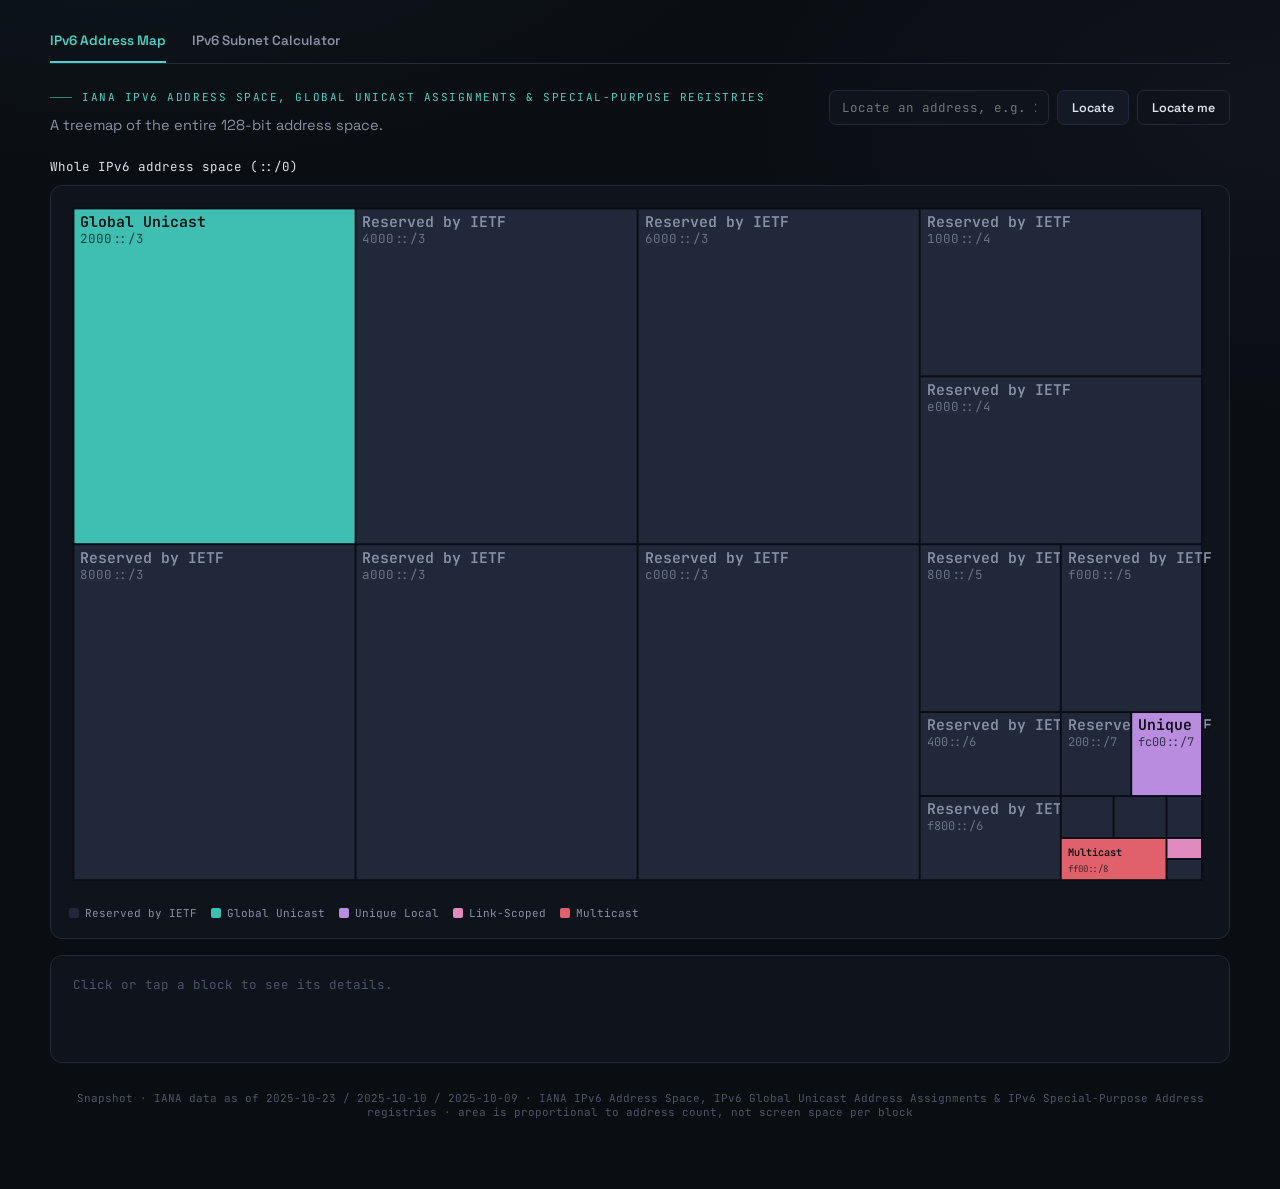
==== commit 264f7477: "feat: enhance squarify function with grid subdivision for equal-valued items" ====
--- a/ipv6/index.html
+++ b/ipv6/index.html
@@ -566,11 +566,47 @@
 }
 
 /* ---------------- squarified treemap ---------------- */
+/* plain squarify only guarantees equal AREA for equal-valued items — two tiles of the
+   same address count can still land in different rows and come out as different
+   rectangles (one wide, one tall). Pack same-valued items as a single super-tile so
+   squarify places them together, then split that rectangle into a uniform grid so
+   every tied tile renders as an identical shape. */
+function subdivideGrid(x,y,w,h,n){
+  if(n<=0) return [];
+  if(n===1) return [{x,y,w,h}];
+  let rows = Math.round(Math.sqrt(n * h / w));
+  rows = Math.max(1, Math.min(n, rows));
+  const base = Math.floor(n/rows), extra = n % rows;
+  const cellH = h/rows;
+  const cells = [];
+  let cy = y;
+  for(let ri=0; ri<rows; ri++){
+    const cnt = base + (ri<extra ? 1 : 0);
+    const cellW = w/cnt;
+    let cx = x;
+    for(let ci=0; ci<cnt; ci++){
+      cells.push({x:cx, y:cy, w:cellW, h:cellH});
+      cx += cellW;
+    }
+    cy += cellH;
+  }
+  return cells;
+}
 function squarify(items, x0,y0,x1,y1){
-  const total = items.reduce((s,i)=>s+i.value,0);
+  const groups = new Map();
+  for(const it of items){
+    if(!groups.has(it.value)) groups.set(it.value, []);
+    groups.get(it.value).push(it);
+  }
+  const packItems = [];
+  for(const [value, members] of groups){
+    packItems.push(members.length===1 ? members[0] : {__group:members, value:value*members.length});
+  }
+
+  const total = packItems.reduce((s,i)=>s+i.value,0);
   if(total<=0) return [];
   const area = (x1-x0)*(y1-y0);
-  let rest = items.slice().sort((a,b)=>b.value-a.value).map(i=>({...i, area: i.value/total*area}));
+  let rest = packItems.slice().sort((a,b)=>b.value-a.value).map(i=>({...i, area: i.value/total*area}));
   const result = [];
   let rectX=x0, rectY=y0, rectW=x1-x0, rectH=y1-y0;
   let row = [];
@@ -616,7 +652,17 @@
     }
   }
   if(row.length>0) layoutRow(row, Math.min(rectW,rectH));
-  return result;
+
+  const expanded = [];
+  for(const r of result){
+    if(r.__group){
+      const cells = subdivideGrid(r.x, r.y, r.w, r.h, r.__group.length);
+      r.__group.forEach((member, idx)=> expanded.push({...member, ...cells[idx]}));
+    } else {
+      expanded.push(r);
+    }
+  }
+  return expanded;
 }
 
 /* ---------------- map view state + render ---------------- */
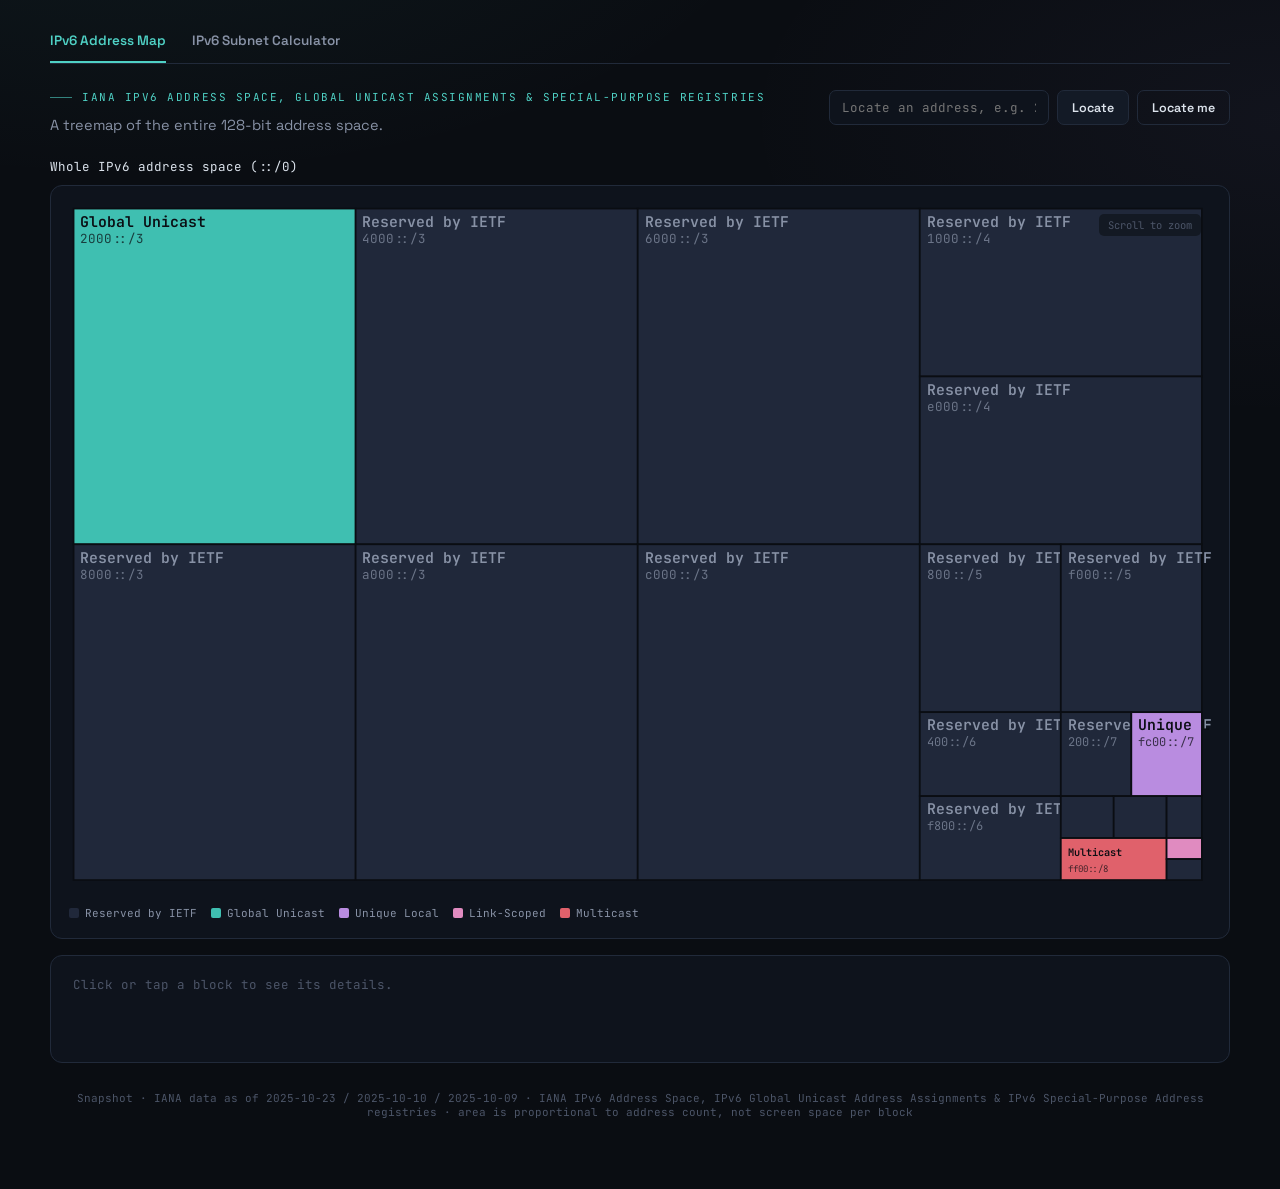
==== commit 87324f61: "feat: implement zoom functionality with drill view for IPv6 map" ====
--- a/ipv6/index.html
+++ b/ipv6/index.html
@@ -93,8 +93,9 @@
   #view-map .breadcrumb .crumb.current{ color:var(--text); cursor:default; }
   #view-map .breadcrumb .sep{ color:var(--text-faint); }
 
-  #view-map .map-card{ background:var(--panel); border:1px solid var(--border); border-radius:12px; padding:18px; }
-  #view-map svg{ width:100%; height:auto; display:block; border-radius:6px; }
+  #view-map .map-card{ background:var(--panel); border:1px solid var(--border); border-radius:12px; padding:18px; position:relative; }
+  #view-map svg{ width:100%; height:auto; display:block; border-radius:6px; overflow:hidden; touch-action:none; cursor:zoom-in; }
+  #view-map .zoomHint{ position:absolute; top:28px; right:28px; font-family:var(--mono); font-size:10.5px; color:var(--text-faint); background:rgba(10,13,18,0.55); padding:4px 9px; border-radius:5px; pointer-events:none; }
   #view-map .tile{ cursor:default; transition:opacity .12s; }
   #view-map .tile.drillable{ cursor:pointer; }
   #view-map .tile:hover{ opacity:.86; }
@@ -315,6 +316,7 @@
 
   <div class="map-card">
     <svg id="mapSvg" viewBox="0 0 1000 600" xmlns="http://www.w3.org/2000/svg"></svg>
+    <div class="zoomHint">Scroll to zoom</div>
     <div class="legend" id="legend"></div>
   </div>
 
@@ -674,6 +676,7 @@
 const legendEl = document.getElementById('legend');
 const breadcrumbEl = document.getElementById('breadcrumb');
 const detailEl = document.getElementById('detailCard');
+let lastZoomedView = null; // used to reset the drill window whenever the underlying dataset (root vs unicast) swaps
 
 function currentList(){ return currentView==='root' ? topResolved : unicastResolved; }
 
@@ -765,20 +768,38 @@
   }).join('');
 }
 
-function renderAll(){
-  renderBreadcrumb();
-  const list = currentList();
-  const items = list.map(e=>({...e, value:Number(e.size)}));
-  const rects = squarify(items, 4, 4, 992, 592);
-
+/* squarify() lays every tile out once over the full MAP_BOUNDS rectangle ("virtual space").
+   Scrolling doesn't visually scale that layout (which would blow up text/strokes) — instead it
+   narrows a "drill window" onto a sub-region of the virtual space and remaps that sub-region to
+   fill MAP_BOUNDS again, so tiles (and their labels, recomputed from their new mapped size) are
+   redrawn at their true drilled-in size, same as if the map had been laid out that way natively. */
+const MAP_BOUNDS = {x0:4, y0:4, x1:992, y1:592};
+let cachedRects = [];                     // full layout for the current list, in virtual space
+let drillView = {...MAP_BOUNDS};          // currently displayed drill window (eases toward target)
+let drillTarget = {...MAP_BOUNDS};        // authoritative drill window
+let drillRafId = null;
+
+function mapToDrillView(r){
+  const scaleX = (MAP_BOUNDS.x1-MAP_BOUNDS.x0)/(drillView.x1-drillView.x0);
+  const scaleY = (MAP_BOUNDS.y1-MAP_BOUNDS.y0)/(drillView.y1-drillView.y0);
+  return {
+    x: MAP_BOUNDS.x0 + (r.x-drillView.x0)*scaleX,
+    y: MAP_BOUNDS.y0 + (r.y-drillView.y0)*scaleY,
+    w: r.w*scaleX,
+    h: r.h*scaleY
+  };
+}
+
+function drawTiles(){
   svg.innerHTML = '';
-  for(const r of rects){
+  for(const r of cachedRects){
+    const m = mapToDrillView(r);
     const g = document.createElementNS('http://www.w3.org/2000/svg','g');
     const rect = document.createElementNS('http://www.w3.org/2000/svg','rect');
-    rect.setAttribute('x', r.x.toFixed(2));
-    rect.setAttribute('y', r.y.toFixed(2));
-    rect.setAttribute('width', Math.max(r.w,0).toFixed(2));
-    rect.setAttribute('height', Math.max(r.h,0).toFixed(2));
+    rect.setAttribute('x', m.x.toFixed(2));
+    rect.setAttribute('y', m.y.toFixed(2));
+    rect.setAttribute('width', Math.max(m.w,0).toFixed(2));
+    rect.setAttribute('height', Math.max(m.h,0).toFixed(2));
     const meta = CATEGORY_META[r.category];
     rect.style.fill = meta.color;
     rect.setAttribute('stroke', '#0A0D12');
@@ -794,19 +815,19 @@
     });
     g.appendChild(rect);
 
-    if(r.w>54 && r.h>20){
+    if(m.w>54 && m.h>20){
       const label = document.createElementNS('http://www.w3.org/2000/svg','text');
-      label.setAttribute('x', (r.x+6).toFixed(2));
-      label.setAttribute('y', (r.y+16).toFixed(2));
-      label.setAttribute('font-size', Math.min(13, Math.max(9, r.h/5)).toFixed(1));
+      label.setAttribute('x', (m.x+6).toFixed(2));
+      label.setAttribute('y', (m.y+16).toFixed(2));
+      label.setAttribute('font-size', Math.min(13, Math.max(9, m.h/5)).toFixed(1));
       label.setAttribute('class','tile-label');
       label.textContent = r.kind==='unicast' ? r.designation : (r.kind==='top' ? r.allocation : 'Unallocated');
       g.appendChild(label);
-      if(r.h>36){
+      if(m.h>36){
         const sub = document.createElementNS('http://www.w3.org/2000/svg','text');
-        sub.setAttribute('x', (r.x+6).toFixed(2));
-        sub.setAttribute('y', (r.y+30).toFixed(2));
-        sub.setAttribute('font-size', Math.min(11, Math.max(8, r.h/7)).toFixed(1));
+        sub.setAttribute('x', (m.x+6).toFixed(2));
+        sub.setAttribute('y', (m.y+30).toFixed(2));
+        sub.setAttribute('font-size', Math.min(11, Math.max(8, m.h/7)).toFixed(1));
         sub.setAttribute('class','tile-sub');
         sub.textContent = r.prefix ? r.prefix : (formatIPv6(r.base)+' …');
         g.appendChild(sub);
@@ -820,12 +841,77 @@
 
     svg.appendChild(g);
   }
+}
+
+function renderAll(){
+  renderBreadcrumb();
+  const list = currentList();
+  const items = list.map(e=>({...e, value:Number(e.size)}));
+  cachedRects = squarify(items, MAP_BOUNDS.x0, MAP_BOUNDS.y0, MAP_BOUNDS.x1, MAP_BOUNDS.y1);
+  if(lastZoomedView !== currentView){ resetDrillImmediate(); lastZoomedView = currentView; }
+  drawTiles();
   pulseTarget = null;
 
   renderLegend(list);
-  const selEntry = selectedBase!==null ? rects.find(r=>r.base===selectedBase) : null;
+  const selEntry = selectedBase!==null ? cachedRects.find(r=>r.base===selectedBase) : null;
   showDetail(selEntry || null, currentView==='unicast' ? sizeOf(3) : null);
 }
+
+/* ---------------- map drill zoom: smooth, cursor-anchored, mouse-wheel driven ---------------- */
+const DRILL_MIN_FRACTION = 1/32; // how far in you can drill (~32x)
+
+function clampDrillTarget(){
+  const fullW = MAP_BOUNDS.x1-MAP_BOUNDS.x0, fullH = MAP_BOUNDS.y1-MAP_BOUNDS.y0;
+  let vw = drillTarget.x1-drillTarget.x0, vh = drillTarget.y1-drillTarget.y0;
+  if(vw>=fullW || vh>=fullH){ drillTarget = {...MAP_BOUNDS}; return; }
+  vw = Math.max(fullW*DRILL_MIN_FRACTION, vw);
+  vh = Math.max(fullH*DRILL_MIN_FRACTION, vh);
+  const x0 = Math.min(MAP_BOUNDS.x1-vw, Math.max(MAP_BOUNDS.x0, drillTarget.x0));
+  const y0 = Math.min(MAP_BOUNDS.y1-vh, Math.max(MAP_BOUNDS.y0, drillTarget.y0));
+  drillTarget = {x0, y0, x1:x0+vw, y1:y0+vh};
+}
+
+function stepDrillAnimation(){
+  const ease = 0.22;
+  drillView = {
+    x0: drillView.x0 + (drillTarget.x0-drillView.x0)*ease,
+    y0: drillView.y0 + (drillTarget.y0-drillView.y0)*ease,
+    x1: drillView.x1 + (drillTarget.x1-drillView.x1)*ease,
+    y1: drillView.y1 + (drillTarget.y1-drillView.y1)*ease
+  };
+  const settled = ['x0','y0','x1','y1'].every(k => Math.abs(drillTarget[k]-drillView[k])<0.05);
+  if(settled) drillView = {...drillTarget};
+  drawTiles();
+  drillRafId = settled ? null : requestAnimationFrame(stepDrillAnimation);
+}
+function scheduleDrillAnimation(){
+  if(drillRafId===null) drillRafId = requestAnimationFrame(stepDrillAnimation);
+}
+function resetDrillImmediate(){
+  if(drillRafId!==null){ cancelAnimationFrame(drillRafId); drillRafId=null; }
+  drillView = {...MAP_BOUNDS};
+  drillTarget = {...MAP_BOUNDS};
+}
+
+svg.addEventListener('wheel', (e)=>{
+  e.preventDefault();
+  const pt = svg.createSVGPoint();
+  pt.x = e.clientX; pt.y = e.clientY;
+  const svgP = pt.matrixTransform(svg.getScreenCTM().inverse());
+  const factor = Math.exp(-e.deltaY*0.0018); // >1 drill in, <1 drill out
+  const curVW = drillTarget.x1-drillTarget.x0, curVH = drillTarget.y1-drillTarget.y0;
+  const newVW = curVW/factor, newVH = curVH/factor;
+  // virtual-space point currently under the cursor, per the (authoritative) target window
+  const scaleX = (MAP_BOUNDS.x1-MAP_BOUNDS.x0)/curVW, scaleY = (MAP_BOUNDS.y1-MAP_BOUNDS.y0)/curVH;
+  const vx = drillTarget.x0 + (svgP.x-MAP_BOUNDS.x0)/scaleX;
+  const vy = drillTarget.y0 + (svgP.y-MAP_BOUNDS.y0)/scaleY;
+  const newScaleX = (MAP_BOUNDS.x1-MAP_BOUNDS.x0)/newVW, newScaleY = (MAP_BOUNDS.y1-MAP_BOUNDS.y0)/newVH;
+  const x0 = vx - (svgP.x-MAP_BOUNDS.x0)/newScaleX;
+  const y0 = vy - (svgP.y-MAP_BOUNDS.y0)/newScaleY;
+  drillTarget = {x0, y0, x1:x0+newVW, y1:y0+newVH};
+  clampDrillTarget();
+  scheduleDrillAnimation();
+}, {passive:false});
 
 /* ---------------- locate ---------------- */
 function findContaining(list, addr){
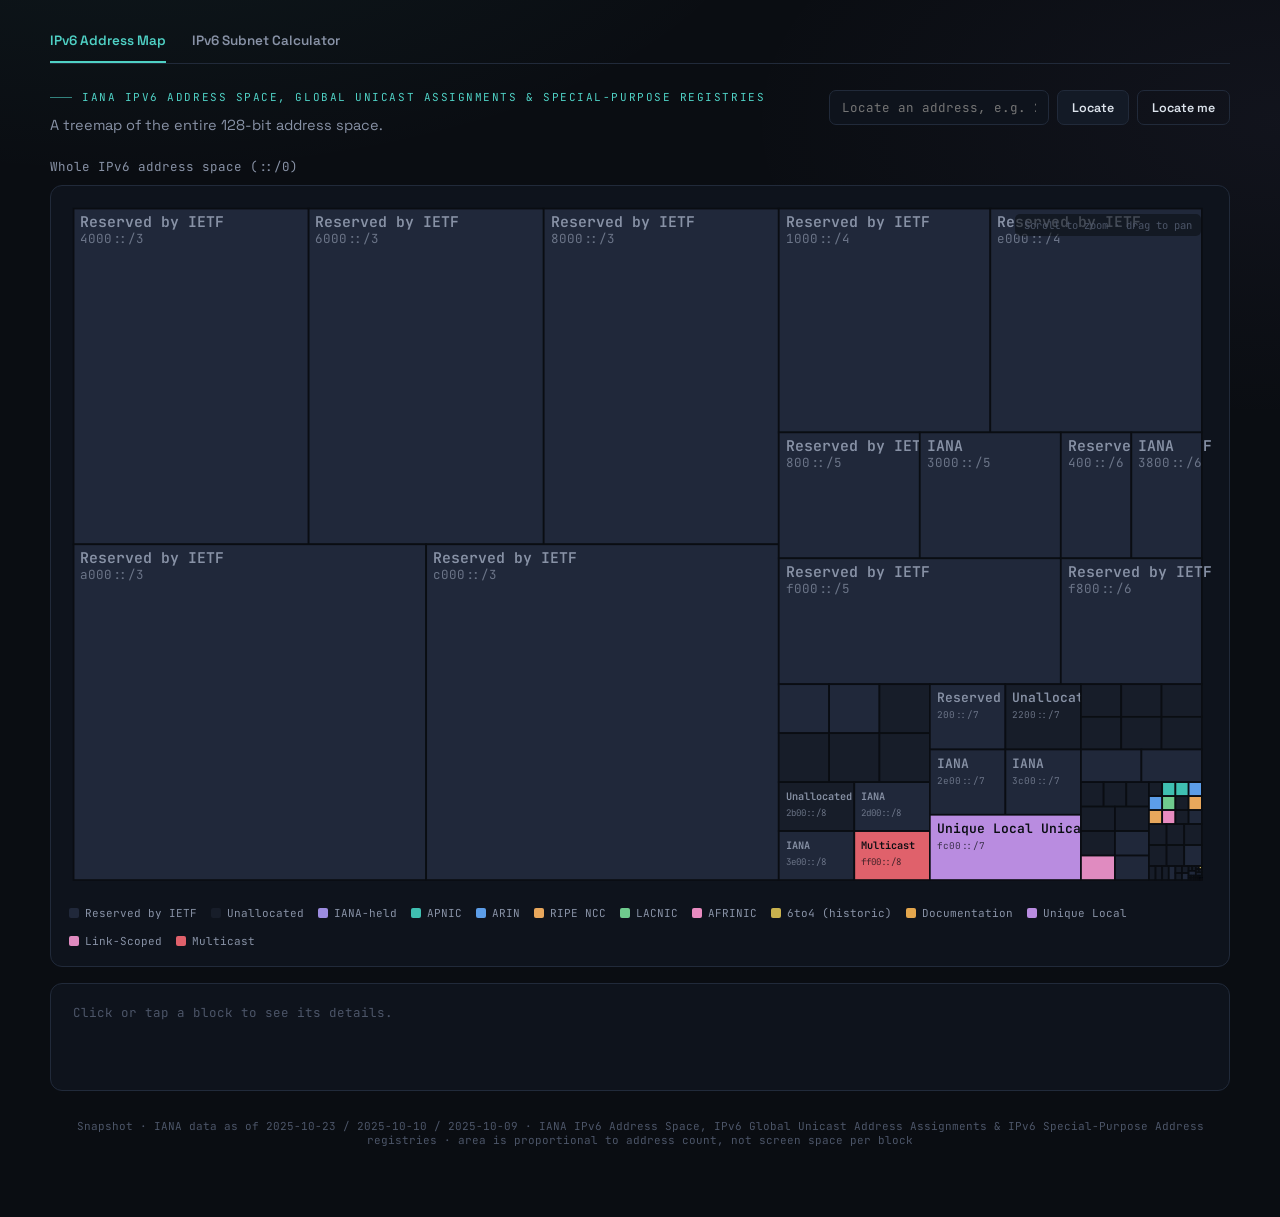
==== commit 9de4b363: "feat: enhance map interaction with drag-to-pan functionality and improved zoom hints" ====
--- a/ipv6/index.html
+++ b/ipv6/index.html
@@ -97,7 +97,6 @@
   #view-map svg{ width:100%; height:auto; display:block; border-radius:6px; overflow:hidden; touch-action:none; cursor:zoom-in; }
   #view-map .zoomHint{ position:absolute; top:28px; right:28px; font-family:var(--mono); font-size:10.5px; color:var(--text-faint); background:rgba(10,13,18,0.55); padding:4px 9px; border-radius:5px; pointer-events:none; }
   #view-map .tile{ cursor:default; transition:opacity .12s; }
-  #view-map .tile.drillable{ cursor:pointer; }
   #view-map .tile:hover{ opacity:.86; }
   #view-map .tile-label{ font-family:var(--mono); pointer-events:none; fill:#0A0D12; font-weight:600; }
   #view-map .tile-sub{ font-family:var(--mono); pointer-events:none; fill:#0A0D12; opacity:.72; }
@@ -316,7 +315,7 @@
 
   <div class="map-card">
     <svg id="mapSvg" viewBox="0 0 1000 600" xmlns="http://www.w3.org/2000/svg"></svg>
-    <div class="zoomHint">Scroll to zoom</div>
+    <div class="zoomHint">Scroll to zoom · drag to pan</div>
     <div class="legend" id="legend"></div>
   </div>
 
@@ -428,7 +427,7 @@
 /* ---------------- classification ---------------- */
 function classifyTop(allocation){
   const a = allocation.toLowerCase();
-  if(a.includes('global unicast')) return {category:'global', drill:true};
+  if(a.includes('global unicast')) return {category:'global'};
   if(a.includes('unique local')) return {category:'unique'};
   if(a.includes('link-scoped') || a.includes('link-local')) return {category:'link'};
   if(a.includes('multicast')) return {category:'multicast'};
@@ -559,6 +558,12 @@
 let unicastParent = parseCIDR('2000::/3');
 let unicastResolved = gapFill(networkAddress(unicastParent.addr,3), 3, resolveUnicast(UNICAST_RAW));
 let specialResolved = resolveSpecial(SPECIAL_RAW).sort((a,b)=> a.base<b.base?-1:(a.base>b.base?1:0));
+
+/* one flat, fully-tiling dataset: the "2000::/3 Global Unicast" placeholder from the top-level
+   registry is replaced by its actual RIR breakdown, so the whole address space is a single
+   treemap — drilling in (scroll) is how you get from the continent-sized blocks down to the
+   individual RIR allocations, instead of a separate click-to-swap-dataset view. */
+let allResolved = topResolved.flatMap(e => e.category==='global' ? unicastResolved : [e]);
 
 /* special-purpose entries don't tile the space — they nest inside top/unicast blocks, so
    look up whichever ones fall entirely within the currently selected tile's range */
@@ -668,7 +673,6 @@
 }
 
 /* ---------------- map view state + render ---------------- */
-let currentView = 'root';   // 'root' | 'unicast'
 let pulseTarget = null;     // base BigInt of tile to pulse-highlight after a locate
 let selectedBase = null;    // base BigInt of the currently selected (clicked/tapped) tile
 
@@ -676,36 +680,21 @@
 const legendEl = document.getElementById('legend');
 const breadcrumbEl = document.getElementById('breadcrumb');
 const detailEl = document.getElementById('detailCard');
-let lastZoomedView = null; // used to reset the drill window whenever the underlying dataset (root vs unicast) swaps
-
-function currentList(){ return currentView==='root' ? topResolved : unicastResolved; }
 
 function renderBreadcrumb(){
   breadcrumbEl.innerHTML = '';
   const root = document.createElement('span');
-  root.className = 'crumb' + (currentView==='root' ? ' current' : '');
+  root.className = 'crumb';
   root.textContent = 'Whole IPv6 address space (::/0)';
-  root.addEventListener('click', ()=>{ if(currentView!=='root'){ currentView='root'; selectedBase=null; renderAll(); } });
+  root.title = 'Reset zoom to the full address space';
+  root.addEventListener('click', ()=>{ resetDrillImmediate(); drawTiles(); });
   breadcrumbEl.appendChild(root);
-  if(currentView==='unicast'){
-    const sep = document.createElement('span'); sep.className='sep'; sep.textContent='›';
-    breadcrumbEl.appendChild(sep);
-    const node = document.createElement('span');
-    node.className = 'crumb current';
-    node.textContent = '2000::/3 — Global Unicast';
-    breadcrumbEl.appendChild(node);
-  }
-}
-
-function showDetail(entry, parentSize){
+}
+
+function showDetail(entry){
   if(!entry){ detailEl.innerHTML = '<div class="detail-empty">Click or tap a block to see its details.</div>'; return; }
   const meta = CATEGORY_META[entry.category];
   const pctTotal = fmtPct(Number(entry.size)/Number(1n<<128n));
-  let pctParentHtml = '';
-  if(parentSize){
-    const pctParent = fmtPct(Number(entry.size)/Number(parentSize));
-    pctParentHtml = `<div><span class="k">Share of this view</span><span class="v">${pctParent}</span></div>`;
-  }
   const prefixLabel = entry.prefix ? (entry.prefix) : (formatIPv6(entry.base)+' – '+formatIPv6(entry.base+entry.size-1n));
   const hostBits = entry.prefixLen!==undefined ? (128-entry.prefixLen) : null;
   const sizeLabel = hostBits!==null ? ('2'+sup(hostBits)+' addresses') : fmtAddrCount(entry.size);
@@ -724,12 +713,10 @@
             <div><span class="k">Status</span><span class="v">${entry.status}</span></div>
             <div><span class="k">Allocated</span><span class="v">${entry.date}</span></div>
             <div><span class="k">Total addresses</span><span class="v">${sizeLabel}</span></div>
-            ${pctParentHtml}
             <div><span class="k">Share of IPv6 space</span><span class="v">${pctTotal}</span></div>`;
   } else {
     rows = `<div><span class="k">Status</span><span class="v">Unallocated</span></div>
             <div><span class="k">Total addresses</span><span class="v">${sizeLabel}</span></div>
-            ${pctParentHtml}
             <div><span class="k">Share of IPv6 space</span><span class="v">${pctTotal}</span></div>`;
   }
 
@@ -805,14 +792,10 @@
     rect.setAttribute('stroke', '#0A0D12');
     rect.setAttribute('stroke-width', '1.5');
     const cls = ['tile'];
-    if(r.drill && currentView==='root') cls.push('drillable');
     if(meta.textDim) cls.push('dim-fill');
     if(selectedBase!==null && r.base===selectedBase) cls.push('tile-selected');
     g.setAttribute('class', cls.join(' '));
-    g.addEventListener('click', ()=>{
-      if(r.drill && currentView==='root'){ currentView='unicast'; selectedBase=null; renderAll(); }
-      else { selectedBase = r.base; renderAll(); }
-    });
+    g.addEventListener('click', ()=>{ selectedBase = r.base; renderAll(); });
     g.appendChild(rect);
 
     if(m.w>54 && m.h>20){
@@ -845,16 +828,14 @@
 
 function renderAll(){
   renderBreadcrumb();
-  const list = currentList();
-  const items = list.map(e=>({...e, value:Number(e.size)}));
+  const items = allResolved.map(e=>({...e, value:Number(e.size)}));
   cachedRects = squarify(items, MAP_BOUNDS.x0, MAP_BOUNDS.y0, MAP_BOUNDS.x1, MAP_BOUNDS.y1);
-  if(lastZoomedView !== currentView){ resetDrillImmediate(); lastZoomedView = currentView; }
   drawTiles();
   pulseTarget = null;
 
-  renderLegend(list);
+  renderLegend(allResolved);
   const selEntry = selectedBase!==null ? cachedRects.find(r=>r.base===selectedBase) : null;
-  showDetail(selEntry || null, currentView==='unicast' ? sizeOf(3) : null);
+  showDetail(selEntry || null);
 }
 
 /* ---------------- map drill zoom: smooth, cursor-anchored, mouse-wheel driven ---------------- */
@@ -880,7 +861,7 @@
     y1: drillView.y1 + (drillTarget.y1-drillView.y1)*ease
   };
   const settled = ['x0','y0','x1','y1'].every(k => Math.abs(drillTarget[k]-drillView[k])<0.05);
-  if(settled) drillView = {...drillTarget};
+  if(settled){ drillView = {...drillTarget}; updateCursor(); }
   drawTiles();
   drillRafId = settled ? null : requestAnimationFrame(stepDrillAnimation);
 }
@@ -891,6 +872,14 @@
   if(drillRafId!==null){ cancelAnimationFrame(drillRafId); drillRafId=null; }
   drillView = {...MAP_BOUNDS};
   drillTarget = {...MAP_BOUNDS};
+  updateCursor();
+}
+function isAtFullView(){
+  return drillView.x0<=MAP_BOUNDS.x0+0.01 && drillView.y0<=MAP_BOUNDS.y0+0.01 &&
+         drillView.x1>=MAP_BOUNDS.x1-0.01 && drillView.y1>=MAP_BOUNDS.y1-0.01;
+}
+function updateCursor(){
+  svg.style.cursor = isAtFullView() ? 'zoom-in' : 'grab';
 }
 
 svg.addEventListener('wheel', (e)=>{
@@ -913,25 +902,85 @@
   scheduleDrillAnimation();
 }, {passive:false});
 
+/* ---------------- map pan: drag with the mouse once drilled in ---------------- */
+const DRAG_THRESHOLD = 4; // px of pointer movement before a press is treated as a pan, not a click
+let isPanning = false, panMoved = false, panStartClientX = 0, panStartClientY = 0, panStartView = null;
+let suppressNextTileClick = false;
+
+svg.addEventListener('pointerdown', (e)=>{
+  if(e.button!==0) return;
+  isPanning = true; panMoved = false;
+  panStartClientX = e.clientX; panStartClientY = e.clientY;
+  panStartView = {...drillTarget};
+});
+
+svg.addEventListener('pointermove', (e)=>{
+  if(!isPanning) return;
+  const dxClient = e.clientX-panStartClientX, dyClient = e.clientY-panStartClientY;
+  if(!panMoved){
+    if(Math.hypot(dxClient,dyClient)<DRAG_THRESHOLD) return;
+    panMoved = true;
+    svg.style.cursor = 'grabbing';
+    // only capture once we know it's a drag — capturing on every plain click would retarget
+    // the resulting synthetic 'click' event to the svg itself, so tiles never see it
+    try{ svg.setPointerCapture(e.pointerId); }catch(err){}
+  }
+  const p0 = svg.createSVGPoint(); p0.x=panStartClientX; p0.y=panStartClientY;
+  const p1 = svg.createSVGPoint(); p1.x=e.clientX; p1.y=e.clientY;
+  const ctmInv = svg.getScreenCTM().inverse();
+  const sp0 = p0.matrixTransform(ctmInv), sp1 = p1.matrixTransform(ctmInv);
+  const dSX = sp1.x-sp0.x, dSY = sp1.y-sp0.y;
+  const vw = panStartView.x1-panStartView.x0, vh = panStartView.y1-panStartView.y0;
+  const scaleX = (MAP_BOUNDS.x1-MAP_BOUNDS.x0)/vw, scaleY = (MAP_BOUNDS.y1-MAP_BOUNDS.y0)/vh;
+  const x0 = Math.min(MAP_BOUNDS.x1-vw, Math.max(MAP_BOUNDS.x0, panStartView.x0 - dSX/scaleX));
+  const y0 = Math.min(MAP_BOUNDS.y1-vh, Math.max(MAP_BOUNDS.y0, panStartView.y0 - dSY/scaleY));
+  if(drillRafId!==null){ cancelAnimationFrame(drillRafId); drillRafId=null; }
+  drillTarget = {x0, y0, x1:x0+vw, y1:y0+vh};
+  drillView = {...drillTarget};
+  drawTiles();
+});
+
+function endPan(){
+  if(!isPanning) return;
+  isPanning = false;
+  if(panMoved) suppressNextTileClick = true;
+  panMoved = false;
+  updateCursor();
+}
+svg.addEventListener('pointerup', endPan);
+svg.addEventListener('pointercancel', endPan);
+
+// swallow the click a drag-release produces before it reaches a tile's own click handler
+svg.addEventListener('click', (e)=>{
+  if(suppressNextTileClick){ suppressNextTileClick = false; e.stopPropagation(); }
+}, true);
+
 /* ---------------- locate ---------------- */
 function findContaining(list, addr){
   return list.find(e => addr>=e.base && addr < e.base+e.size);
 }
+/* smoothly drills the view so the given laid-out rect (from cachedRects) is clearly visible,
+   with some surrounding context — not just the bare tile filling the whole area */
+function focusOnRect(r, pad){
+  const fullW = MAP_BOUNDS.x1-MAP_BOUNDS.x0, fullH = MAP_BOUNDS.y1-MAP_BOUNDS.y0;
+  const cx = r.x+r.w/2, cy = r.y+r.h/2;
+  let vw = Math.max(r.w*pad, r.h*pad*(fullW/fullH));
+  vw = Math.min(fullW, Math.max(fullW*DRILL_MIN_FRACTION, vw));
+  const vh = vw*(fullH/fullW);
+  const x0 = Math.min(MAP_BOUNDS.x1-vw, Math.max(MAP_BOUNDS.x0, cx-vw/2));
+  const y0 = Math.min(MAP_BOUNDS.y1-vh, Math.max(MAP_BOUNDS.y0, cy-vh/2));
+  drillTarget = {x0, y0, x1:x0+vw, y1:y0+vh};
+  clampDrillTarget();
+  scheduleDrillAnimation();
+}
 function locateAddr(addr){
-  const topHit = findContaining(topResolved, addr);
-  if(!topHit) return;
-  if(topHit.category==='global'){
-    const uHit = findContaining(unicastResolved, addr);
-    currentView = 'unicast';
-    pulseTarget = uHit ? uHit.base : null;
-    selectedBase = uHit ? uHit.base : null;
-    renderAll();
-  } else {
-    currentView = 'root';
-    pulseTarget = topHit.base;
-    selectedBase = topHit.base;
-    renderAll();
-  }
+  const hit = findContaining(allResolved, addr);
+  if(!hit) return;
+  pulseTarget = hit.base;
+  selectedBase = hit.base;
+  renderAll();
+  const r = cachedRects.find(r=>r.base===hit.base);
+  if(r) focusOnRect(r, 8);
 }
 document.getElementById('searchForm').addEventListener('submit', (e)=>{
   e.preventDefault();
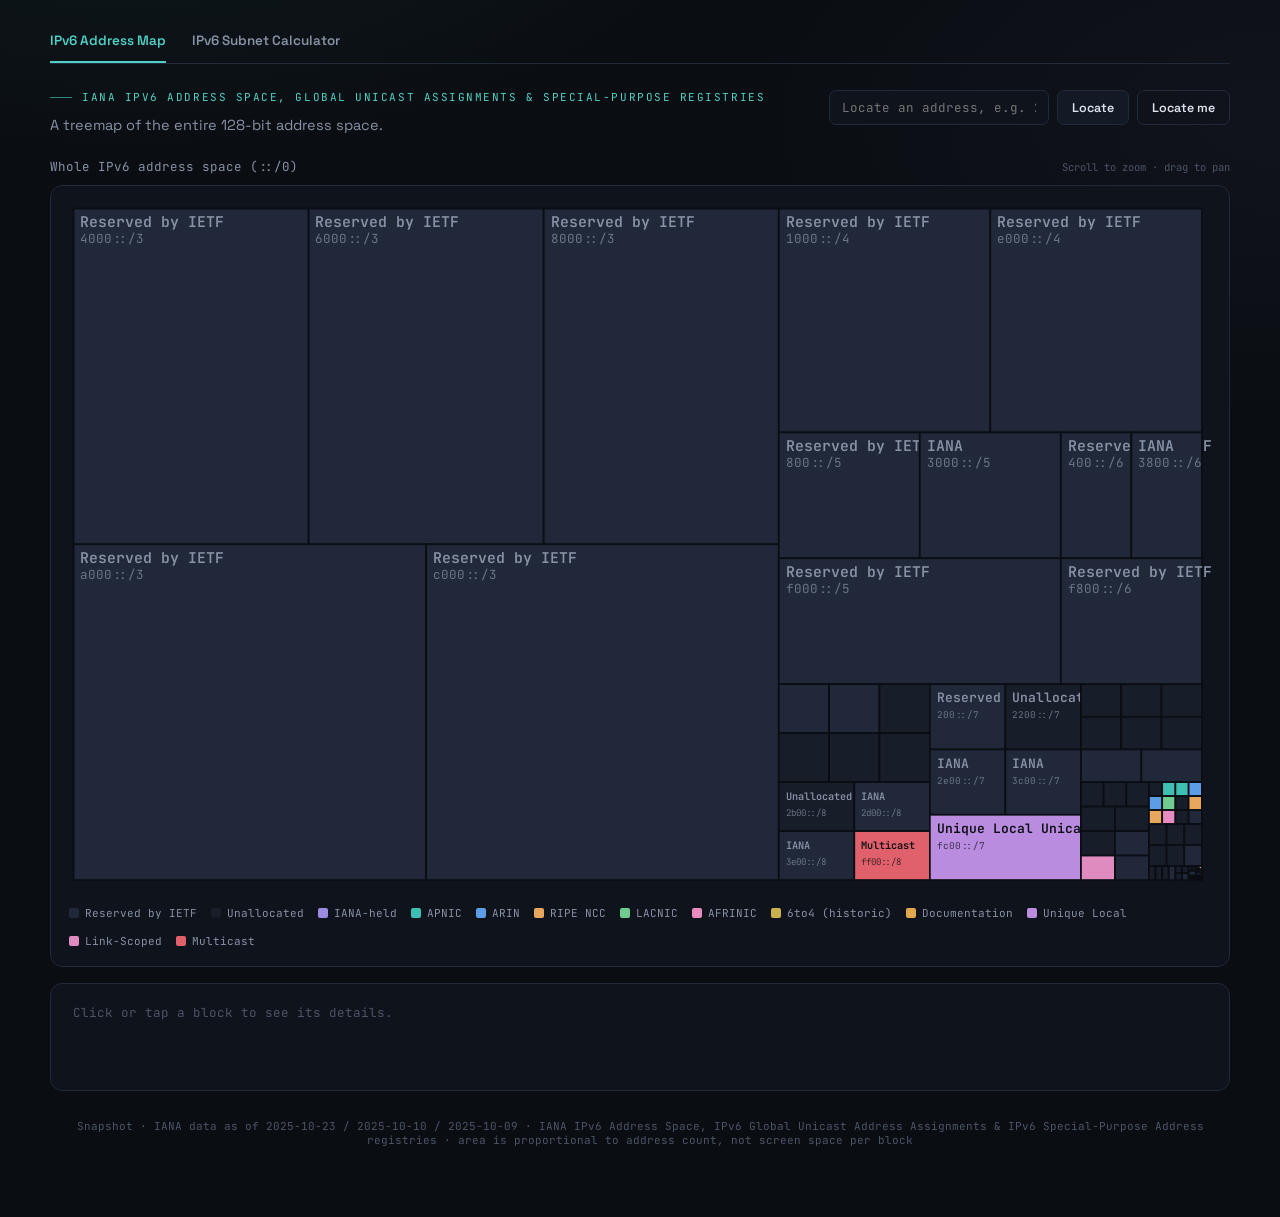
==== commit 05b2b56d: "feat: enhance zoom hint visibility on map" ====
--- a/ipv6/index.html
+++ b/ipv6/index.html
@@ -7,283 +7,7 @@
 <link rel="preconnect" href="https://fonts.googleapis.com">
 <link rel="preconnect" href="https://fonts.gstatic.com" crossorigin>
 <link href="https://fonts.googleapis.com/css2?family=Space+Grotesk:wght@400;500;600;700&family=JetBrains+Mono:wght@400;500;600&display=swap" rel="stylesheet">
-<style>
-  :root{
-    --bg:#0A0D12; --panel:#0E131C; --panel-2:#131A26; --border:#212A3A; --border-soft:#171E2B;
-    --text:#DCE3EC; --text-dim:#8892A6; --text-faint:#4C5568;
-    --cyan:#4FD1C5; --cyan-soft:#1E4B48; --violet:#9C8CE0; --violet-soft:#332C55;
-    --amber:#E3A64D; --amber-soft:#6B5024; --amber-faint:#3A3120; --red:#E36B6B;
-    --c-reserved:#20283A; --c-reserved-tx:#5C6980;
-    --c-global:#3FBFB1;
-    --c-unique:#B98CE0;
-    --c-link:#E08BC0;
-    --c-multicast:#E0616B;
-    --c-apnic:#3FBFB1; --c-arin:#5C9DE8; --c-ripe:#E8A75C; --c-lacnic:#6FCB8E; --c-afrinic:#E88BC0;
-    --c-iana:#9C8CE0; --c-sixtofour:#C9B24E; --c-documentation:#E3A64D; --c-unallocated:#171D29;
-    --mono:'JetBrains Mono', ui-monospace, 'SF Mono', monospace;
-    --sans:'Space Grotesk', ui-sans-serif, system-ui, sans-serif;
-  }
-  *{ box-sizing:border-box; }
-  html,body{ margin:0; padding:0; }
-  body{
-    background:
-      radial-gradient(ellipse 1100px 500px at 10% -10%, rgba(79,209,197,0.06), transparent 60%),
-      radial-gradient(ellipse 900px 500px at 100% 10%, rgba(156,140,224,0.05), transparent 60%),
-      var(--bg);
-    color:var(--text); font-family:var(--sans); padding:32px 24px 70px; min-height:100vh;
-  }
-  .wrap{ margin:0 auto; }
-  #view-map .wrap{ max-width:1180px; }
-  #view-calc .wrap{ max-width:1000px; }
-
-  /* shared button system */
-  .btn{
-    font-family:var(--sans); font-weight:600; font-size:13.5px; border-radius:8px;
-    border:1px solid var(--border); background:var(--panel-2); color:var(--text);
-    padding:0 20px; cursor:pointer; transition:border-color .15s, color .15s, background .15s;
-  }
-  .btn:hover{ border-color:var(--cyan); color:var(--cyan); }
-  .btn.primary{ background:var(--cyan); border-color:var(--cyan); color:#06231F; }
-  .btn.primary:hover{ background:#65DDD1; color:#06231F; }
-  .btn.ghost{ background:transparent; }
-  .btn.small{ padding:6px 12px; font-size:12px; border-radius:6px; }
-  .btn:disabled{ opacity:.35; cursor:not-allowed; }
-  .btn:disabled:hover{ border-color:var(--border); color:var(--text); }
-  .iconBtn{
-    flex:0 0 auto; width:26px; height:26px;
-    display:flex; align-items:center; justify-content:center;
-    border:1px solid var(--border); background:var(--panel-2); color:var(--text-dim);
-    border-radius:6px; font-size:14px; line-height:1; cursor:pointer;
-    transition:border-color .15s, color .15s;
-  }
-  .iconBtn:hover{ border-color:var(--cyan); color:var(--cyan); }
-
-  /* tab bar */
-  .toolTabs{ max-width:1180px; margin:0 auto 26px; }
-  .toolTabsInner{ display:flex; gap:26px; border-bottom:1px solid var(--border); }
-  .toolTab{
-    font-family:var(--sans); font-weight:600; font-size:13.5px; background:none; border:none;
-    color:var(--text-dim); padding:0 0 12px; cursor:pointer; border-bottom:2px solid transparent;
-    transition:color .15s, border-color .15s;
-  }
-  .toolTab:hover{ color:var(--text); }
-  .toolTab.active{ color:var(--cyan); border-bottom-color:var(--cyan); }
-  .view[hidden]{ display:none; }
-
-  /* ---------------- map view ---------------- */
-  #view-map .eyebrow{ font-family:var(--mono); font-size:11px; letter-spacing:.14em; text-transform:uppercase; color:var(--cyan);
-    display:flex; align-items:center; gap:10px; margin-bottom:10px; }
-  #view-map .eyebrow::before{ content:''; width:22px; height:1px; background:var(--cyan); opacity:.6; }
-  #view-map h1{ font-size:32px; font-weight:700; letter-spacing:-.01em; margin:0 0 8px; }
-  #view-map .sub{ color:var(--text-dim); font-size:14.5px; max-width:70ch; line-height:1.55; margin:0; }
-
-  #view-map .introRow{ display:flex; align-items:flex-start; justify-content:space-between; gap:24px; margin-bottom:22px; }
-  #view-map .introText{ flex:1 1 420px; min-width:0; }
-  #view-map .searchForm{ display:flex; gap:8px; flex-shrink:0; }
-  #view-map .searchForm input{ background:var(--panel); border:1px solid var(--border); color:var(--text); font-family:var(--mono); font-size:12.5px; padding:8px 12px; border-radius:7px; width:220px; outline:none; }
-  #view-map .searchForm input:focus{ border-color:var(--cyan); }
-  #view-map .searchForm button{ font-family:var(--sans); font-weight:600; font-size:12.5px; background:var(--panel-2); border:1px solid var(--border); color:var(--text); padding:0 14px; border-radius:7px; cursor:pointer; white-space:nowrap; }
-  #view-map .searchForm button:hover{ border-color:var(--cyan); color:var(--cyan); }
-  #view-map .searchForm button.ghost{ background:transparent; }
-  #view-map .searchForm button:disabled{ opacity:.5; cursor:not-allowed; }
-
-  #view-map .breadcrumb{ display:flex; align-items:center; gap:8px; font-family:var(--mono); font-size:12.5px; color:var(--text-dim); margin-bottom:10px; }
-  #view-map .breadcrumb .crumb{ cursor:pointer; }
-  #view-map .breadcrumb .crumb:hover{ color:var(--cyan); }
-  #view-map .breadcrumb .crumb.current{ color:var(--text); cursor:default; }
-  #view-map .breadcrumb .sep{ color:var(--text-faint); }
-
-  #view-map .map-card{ background:var(--panel); border:1px solid var(--border); border-radius:12px; padding:18px; position:relative; }
-  #view-map svg{ width:100%; height:auto; display:block; border-radius:6px; overflow:hidden; touch-action:none; cursor:zoom-in; }
-  #view-map .zoomHint{ position:absolute; top:28px; right:28px; font-family:var(--mono); font-size:10.5px; color:var(--text-faint); background:rgba(10,13,18,0.55); padding:4px 9px; border-radius:5px; pointer-events:none; }
-  #view-map .tile{ cursor:default; transition:opacity .12s; }
-  #view-map .tile:hover{ opacity:.86; }
-  #view-map .tile-label{ font-family:var(--mono); pointer-events:none; fill:#0A0D12; font-weight:600; }
-  #view-map .tile-sub{ font-family:var(--mono); pointer-events:none; fill:#0A0D12; opacity:.72; }
-  #view-map .tile.dim-fill .tile-label, #view-map .tile.dim-fill .tile-sub{ fill:var(--text-dim); }
-  #view-map .tile-pulse{ animation:pulse 1.1s ease-out 2; }
-  @keyframes pulse{ 0%{ stroke-width:2px; stroke:#fff; } 100%{ stroke-width:0px; } }
-  #view-map .tile.tile-selected rect{ stroke:#fff !important; stroke-width:2.5px !important; }
-
-  #view-map .legend{ display:flex; gap:14px; flex-wrap:wrap; margin-top:16px; }
-  #view-map .legend span{ font-family:var(--mono); font-size:11px; color:var(--text-dim); display:flex; align-items:center; gap:6px; }
-  #view-map .legend i{ width:10px; height:10px; border-radius:2px; display:inline-block; }
-
-  #view-map .detail-card{ margin-top:16px; background:var(--panel); border:1px solid var(--border); border-radius:12px; padding:20px 22px; min-height:108px; }
-  #view-map .detail-empty{ color:var(--text-faint); font-family:var(--mono); font-size:12.5px; }
-  #view-map .detail-top{ display:flex; justify-content:space-between; align-items:baseline; gap:14px; flex-wrap:wrap; margin-bottom:10px; }
-  #view-map .detail-prefix{ font-family:var(--mono); font-size:19px; font-weight:600; }
-  #view-map .detail-tag{ font-family:var(--mono); font-size:10.5px; text-transform:uppercase; letter-spacing:.08em; padding:4px 9px; border-radius:5px; }
-  #view-map .detail-grid{ display:grid; grid-template-columns:repeat(auto-fit,minmax(150px,1fr)); gap:14px; margin-bottom:10px; }
-  #view-map .detail-grid .k{ font-family:var(--mono); font-size:10px; color:var(--text-faint); text-transform:uppercase; letter-spacing:.07em; display:block; margin-bottom:4px; }
-  #view-map .detail-grid .v{ font-family:var(--mono); font-size:13px; color:var(--text); }
-  #view-map .detail-grid .v sup{ font-size:.72em; line-height:0; }
-  #view-map .detail-grid .v a{ color:var(--cyan); text-decoration:none; border-bottom:1px dotted var(--cyan); font-size:11.5px; margin-left:2px; }
-  #view-map .detail-grid .v a:hover{ border-bottom-style:solid; }
-  #view-map .detail-note{ font-size:13px; color:var(--text-dim); line-height:1.5; max-width:80ch; white-space:pre-line; }
-  #view-map .detail-special{ margin-top:14px; padding-top:14px; border-top:1px solid var(--border-soft); }
-  #view-map .detail-special .k{ font-family:var(--mono); font-size:10px; color:var(--text-faint); text-transform:uppercase; letter-spacing:.07em; display:block; margin-bottom:8px; }
-  #view-map .detail-special ul{ list-style:none; margin:0; padding:0; display:flex; flex-direction:column; gap:6px; }
-  #view-map .detail-special li{ font-size:12.5px; display:flex; flex-wrap:wrap; gap:8px; align-items:baseline; }
-  #view-map .detail-special .sp-prefix{ font-family:var(--mono); color:var(--cyan); font-weight:600; }
-  #view-map .detail-special .sp-name{ color:var(--text-dim); }
-  #view-map .detail-special .sp-rfc{ font-family:var(--mono); font-size:11px; color:var(--text-faint); }
-  #view-map .detail-actions{ margin-top:14px; }
-
-  #view-map footer{ margin-top:28px; text-align:center; font-family:var(--mono); font-size:11px; color:var(--text-faint); }
-  #view-map footer a{ color:var(--text-faint); }
-
-  @media (max-width:640px){
-    #view-map .introRow{ flex-direction:column; align-items:stretch; }
-    #view-map .introText{ flex-basis:auto; }
-    #view-map .searchForm{ width:100%; }
-    #view-map .searchForm input{ flex:1; width:auto; }
-  }
-
-  /* ---------------- calculator view ---------------- */
-  #view-calc .eyebrow{
-    font-family:var(--mono); font-size:11px; letter-spacing:.14em; text-transform:uppercase; color:var(--cyan);
-    display:flex; align-items:center; gap:10px; margin-bottom:14px;
-  }
-  #view-calc .eyebrow::before{ content:''; width:22px; height:1px; background:var(--cyan); opacity:.6; }
-  #view-calc .eyebrow a{ color:inherit; text-decoration:none; border-bottom:1px dotted var(--cyan); }
-  #view-calc .eyebrow a:hover{ color:var(--text); }
-  #view-calc h1{ font-size:34px; font-weight:700; letter-spacing:-.01em; margin:0 0 8px; }
-  #view-calc .sub{ color:var(--text-dim); font-size:14.5px; max-width:66ch; line-height:1.55; margin:0 0 30px; }
-  #view-calc .sub b{ color:var(--text); font-weight:600; }
-
-  #view-calc .inputRow{ display:flex; gap:10px; flex-wrap:wrap; margin-bottom:6px; }
-  #view-calc .inputRow input[type=text]{
-    flex:1 1 340px; background:var(--panel); border:1px solid var(--border); color:var(--text);
-    font-family:var(--mono); font-size:15px; padding:13px 16px; border-radius:8px; outline:none;
-    transition:border-color .15s;
-  }
-  #view-calc .inputRow input[type=text]:focus{ border-color:var(--cyan); }
-
-  #view-calc .errMsg{ font-family:var(--mono); font-size:12.5px; color:var(--red); margin:10px 2px 0; min-height:1em; }
-  #view-calc .noteMsg{ font-family:var(--mono); font-size:12px; color:var(--amber); margin:10px 2px 0; }
-
-  #view-calc .ruler-card{ margin-top:28px; background:var(--panel); border:1px solid var(--border); border-radius:12px; padding:26px 26px 22px; }
-  #view-calc .ruler-top{ display:flex; justify-content:space-between; align-items:baseline; gap:20px; flex-wrap:wrap; margin-bottom:18px; }
-  #view-calc .ruler-net{ font-family:var(--mono); font-size:20px; font-weight:600; letter-spacing:-.01em; }
-  #view-calc .ruler-net .slash{ color:var(--text-faint); }
-  #view-calc .ruler-net .prefixnum{ color:var(--cyan); }
-  #view-calc .ruler-stats{ display:flex; gap:22px; flex-wrap:wrap; }
-  #view-calc .stat{ font-family:var(--mono); }
-  #view-calc .stat .k{ color:var(--text-faint); font-size:10.5px; text-transform:uppercase; letter-spacing:.08em; display:block; margin-bottom:3px; }
-  #view-calc .stat .v{ color:var(--text); font-size:14px; }
-
-  #view-calc .ruler{ display:flex; gap:3px; margin-bottom:8px; position:relative; }
-  #view-calc .ruler .grp{ display:flex; gap:1px; flex:1; }
-  #view-calc .ruler .bit{ flex:1; height:26px; border-radius:1px; background:var(--amber-soft); }
-  #view-calc .ruler .bit.net{ background:var(--cyan); }
-  #view-calc .ruler .bit.host{ background:var(--violet); }
-  #view-calc .ruler .bit.edge{ box-shadow:0 0 0 1px rgba(255,255,255,0.35) inset; }
-  #view-calc .ruler .bit.subnetZone{ cursor:pointer; }
-  #view-calc .ruler .bit.subnetZone:hover{ background:var(--amber); }
-  #view-calc .ruler .bit.boundary{ cursor:ew-resize; touch-action:none; }
-
-  #view-calc .rulerHandle{
-    position:absolute; top:-4px; bottom:-4px; width:14px; margin-left:-7px;
-    z-index:5; pointer-events:none;
-    display:flex; align-items:center; justify-content:center;
-  }
-  #view-calc .rulerHandle::before{
-    content:''; position:absolute; top:0; bottom:0; left:50%; width:3px; margin-left:-1.5px;
-    background:var(--cyan); border-radius:2px; opacity:.55;
-    transition:opacity .15s;
-  }
-  #view-calc .rulerHandle.dragging::before{ opacity:1; }
-  #view-calc .ruler-labels{ display:flex; gap:3px; }
-  #view-calc .ruler-labels .grp{ flex:1; text-align:center; font-family:var(--mono); font-size:10px; color:var(--text-faint); }
-  #view-calc .legend{ display:flex; gap:18px; margin-top:14px; flex-wrap:wrap; }
-  #view-calc .legend span{ font-family:var(--mono); font-size:11px; color:var(--text-dim); display:flex; align-items:center; gap:6px; }
-  #view-calc .legend i{ width:10px; height:10px; border-radius:2px; display:inline-block; }
-  #view-calc .legend i.net{ background:var(--cyan); }
-  #view-calc .legend i.subnet{ background:var(--amber-soft); }
-  #view-calc .legend i.host{ background:var(--violet); }
-
-  #view-calc .table-card{ margin-top:20px; background:var(--panel); border:1px solid var(--border); border-radius:12px; overflow:hidden; }
-  #view-calc .table-head{ display:flex; justify-content:space-between; align-items:center; padding:16px 20px; border-bottom:1px solid var(--border-soft); }
-  #view-calc .table-head h2{ font-size:14px; margin:0; font-weight:600; }
-  #view-calc .table-head-right{ display:flex; align-items:center; gap:12px; }
-  #view-calc .table-head .count{ font-family:var(--mono); font-size:12px; color:var(--text-dim); }
-
-  #view-calc .row{ display:flex; align-items:center; gap:14px; padding:12px 20px; border-bottom:1px solid var(--border-soft); transition:background .12s; }
-  #view-calc .row:last-child{ border-bottom:none; }
-  #view-calc .row:hover{ background:var(--panel-2); }
-
-  #view-calc .guides{ display:flex; align-self:stretch; flex:0 0 auto; }
-  #view-calc .guide{ width:18px; flex:0 0 18px; position:relative; }
-  #view-calc .guide.line::before{ content:''; position:absolute; left:8px; top:-12px; bottom:-12px; width:1px; background:var(--border); }
-
-  #view-calc .rowMain{ flex:1 1 auto; min-width:0; display:grid; grid-template-columns:2fr 1.7fr 1.1fr; gap:16px; align-items:center; }
-  #view-calc .netCell{ font-family:var(--mono); font-size:13.5px; }
-  #view-calc .netCell .addr{ color:var(--text); cursor:pointer; }
-  #view-calc .netCell .addr:hover{ color:var(--cyan); }
-  #view-calc .netCell .addr.copied{ color:var(--amber); }
-  #view-calc .netCell .pfx{ color:var(--cyan); }
-  #view-calc .minibar{ display:flex; height:5px; border-radius:3px; overflow:hidden; margin-top:6px; width:150px; }
-  #view-calc .minibar .net{ background:var(--cyan); height:100%; }
-  #view-calc .minibar .subnetDone{ background:var(--amber); height:100%; }
-  #view-calc .minibar .subnetOpen{ background:var(--amber-faint); height:100%; }
-  #view-calc .minibar .host{ background:var(--violet); height:100%; }
-
-  #view-calc .rangeCell{ font-family:var(--mono); font-size:11.5px; color:var(--text-dim); line-height:1.5; }
-  #view-calc .rangeCell b{ color:var(--text-dim); font-weight:500; }
-
-  #view-calc .countCell{ font-family:var(--mono); font-size:12px; color:var(--text); text-align:right; }
-  #view-calc .countCell .lbl{ display:block; font-size:10px; color:var(--text-faint); text-transform:uppercase; letter-spacing:.06em; margin-top:2px; }
-
-  #view-calc .actions{ flex:0 0 auto; display:flex; align-items:center; gap:8px; }
-  #view-calc .jumpForm{ display:flex; align-items:center; gap:4px; }
-  #view-calc .jumpForm span{ font-family:var(--mono); font-size:12px; color:var(--text-faint); }
-  #view-calc .jumpForm input{ width:52px; background:var(--bg); border:1px solid var(--border); color:var(--text); font-family:var(--mono); font-size:12.5px; padding:6px 6px; border-radius:6px; text-align:center; }
-  #view-calc .jumpForm input:focus{ outline:none; border-color:var(--cyan); }
-  #view-calc .atBoundary{ font-family:var(--mono); font-size:11px; color:var(--violet); border:1px solid var(--violet-soft); padding:5px 10px; border-radius:6px; }
-
-  #view-calc .empty{ padding:40px 20px; text-align:center; color:var(--text-faint); font-family:var(--mono); font-size:13px; }
-
-  @media (max-width: 760px){
-    #view-calc .rowMain{ grid-template-columns:1fr; gap:6px; }
-    #view-calc .row{ flex-wrap:wrap; }
-    #view-calc .rangeCell, #view-calc .countCell{ text-align:left; }
-    #view-calc .actions{ width:100%; justify-content:flex-start; padding-top:6px; }
-  }
-
-  #view-calc footer{ margin-top:34px; text-align:center; font-family:var(--mono); font-size:11px; color:var(--text-faint); }
-
-  #view-calc .modalOverlay{
-    position:fixed; inset:0; background:rgba(4,6,10,0.65);
-    display:flex; align-items:center; justify-content:center;
-    padding:20px; z-index:100;
-  }
-  #view-calc .modalOverlay[hidden]{ display:none; }
-  #view-calc .modalCard{
-    background:var(--panel); border:1px solid var(--border); border-radius:12px;
-    padding:24px; max-width:420px; width:100%;
-  }
-  #view-calc .modalTitle{ font-size:16px; font-weight:600; margin:0 0 8px; }
-  #view-calc .modalSub{ color:var(--text-dim); font-size:13px; line-height:1.5; margin:0 0 18px; }
-  #view-calc .modalSub b{ color:var(--text); font-family:var(--mono); font-weight:600; }
-  #view-calc .modalOptions{ display:flex; flex-direction:column; gap:8px; }
-  #view-calc .modalOption{
-    display:flex; align-items:center; justify-content:space-between; gap:10px;
-    font-family:var(--sans); font-size:13.5px; text-align:left;
-    border:1px solid var(--border); background:var(--panel-2); color:var(--text);
-    padding:11px 14px; border-radius:8px; cursor:pointer;
-    transition:border-color .15s, color .15s;
-  }
-  #view-calc .modalOption:hover{ border-color:var(--cyan); color:var(--cyan); }
-  #view-calc .modalOption .pfxTag{ font-family:var(--mono); color:var(--cyan); font-weight:600; }
-  #view-calc .modalOption:hover .pfxTag{ color:var(--cyan); }
-  #view-calc .modalOption.unknown .pfxTag{ color:var(--text-faint); }
-  #view-calc .modalCancel{
-    display:block; margin:16px auto 0; background:none; border:none;
-    color:var(--text-faint); font-family:var(--mono); font-size:12px; cursor:pointer;
-  }
-  #view-calc .modalCancel:hover{ color:var(--text-dim); }
-</style>
+<link rel="stylesheet" href="style.css">
 </head>
 <body>
 
@@ -311,11 +35,13 @@
     </form>
   </div>
 
-  <div class="breadcrumb" id="breadcrumb"></div>
+  <div class="breadcrumbRow">
+    <div class="breadcrumb" id="breadcrumb"></div>
+    <div class="zoomHint">Scroll to zoom · drag to pan</div>
+  </div>
 
   <div class="map-card">
     <svg id="mapSvg" viewBox="0 0 1000 600" xmlns="http://www.w3.org/2000/svg"></svg>
-    <div class="zoomHint">Scroll to zoom · drag to pan</div>
     <div class="legend" id="legend"></div>
   </div>
 
@@ -394,1104 +120,6 @@
 
 <script src="ipv6-common.js"></script>
 <script src="ipv6-data.js"></script>
-<script>
-/* ---------------- tab / cross-view navigation ---------------- */
-function getParams(){ return new URLSearchParams(location.search); }
-function setParam(key, value){
-  const p = getParams();
-  if(value===null || value===undefined || value==='') p.delete(key); else p.set(key, value);
-  const qs = p.toString();
-  history.replaceState(null, '', location.pathname + (qs ? '?'+qs : ''));
-}
-let activeTab = 'map';
-function setActiveTab(tab, opts){
-  opts = opts || {};
-  activeTab = tab;
-  document.getElementById('view-map').hidden = tab!=='map';
-  document.getElementById('view-calc').hidden = tab!=='calc';
-  document.getElementById('tabBtnMap').classList.toggle('active', tab==='map');
-  document.getElementById('tabBtnCalc').classList.toggle('active', tab==='calc');
-  if(opts.updateUrl!==false) setParam('view', tab==='calc' ? 'calc' : null);
-}
-document.getElementById('tabBtnMap').addEventListener('click', ()=>setActiveTab('map'));
-document.getElementById('tabBtnCalc').addEventListener('click', ()=>setActiveTab('calc'));
-
-function openInCalculator(cidr){
-  document.getElementById('cidrInput').value = cidr;
-  document.getElementById('calcBtn').click();
-  setActiveTab('calc');
-  setParam('net', cidr);
-  setParam('tree', null);
-}
-
-/* ---------------- classification ---------------- */
-function classifyTop(allocation){
-  const a = allocation.toLowerCase();
-  if(a.includes('global unicast')) return {category:'global'};
-  if(a.includes('unique local')) return {category:'unique'};
-  if(a.includes('link-scoped') || a.includes('link-local')) return {category:'link'};
-  if(a.includes('multicast')) return {category:'multicast'};
-  return {category:'reserved'};
-}
-function classifyUnicast(designation, status){
-  if(status==='RESERVED'){
-    if(designation==='Documentation') return {category:'documentation'};
-    return {category:'reserved'};
-  }
-  switch(designation){
-    case 'APNIC': return {category:'apnic'};
-    case 'ARIN': return {category:'arin'};
-    case 'RIPE NCC': return {category:'ripe'};
-    case 'LACNIC': return {category:'lacnic'};
-    case 'AFRINIC': return {category:'afrinic'};
-    case '6to4': return {category:'sixtofour'};
-    case 'Documentation': return {category:'documentation'};
-    case 'IANA': return {category:'iana'};
-    default: return {category:'reserved'};
-  }
-}
-
-const CATEGORY_META = {
-  reserved:      {label:'Reserved by IETF', color:'var(--c-reserved)', textDim:true},
-  global:        {label:'Global Unicast',   color:'var(--c-global)'},
-  unique:        {label:'Unique Local',     color:'var(--c-unique)'},
-  link:          {label:'Link-Scoped',      color:'var(--c-link)'},
-  multicast:     {label:'Multicast',        color:'var(--c-multicast)'},
-  apnic:         {label:'APNIC',            color:'var(--c-apnic)'},
-  arin:          {label:'ARIN',             color:'var(--c-arin)'},
-  ripe:          {label:'RIPE NCC',         color:'var(--c-ripe)'},
-  lacnic:        {label:'LACNIC',           color:'var(--c-lacnic)'},
-  afrinic:       {label:'AFRINIC',          color:'var(--c-afrinic)'},
-  iana:          {label:'IANA-held',        color:'var(--c-iana)'},
-  sixtofour:     {label:'6to4 (historic)',  color:'var(--c-sixtofour)'},
-  documentation: {label:'Documentation',    color:'var(--c-documentation)'},
-  unallocated:   {label:'Unallocated',      color:'var(--c-unallocated)', textDim:true}
-};
-
-function fmtAddrCount(n){
-  const asNum = Number(n);
-  if(asNum < 1e15) return fmtBig(n)+' addresses';
-  const [mantissa, exponent] = asNum.toExponential(2).split('e+');
-  return '≈'+mantissa+' × 10'+sup(exponent)+' addresses';
-}
-function sup(n){ return '<sup>'+n+'</sup>'; }
-function fmtPct(frac){
-  if(frac*100>=0.01) return (frac*100).toFixed(frac<0.1?4:2)+'%';
-  return (frac*100).toExponential(2)+'%';
-}
-
-/* ---------------- resolve + gap fill ---------------- */
-function resolveTop(raw){
-  return raw.map(e=>{
-    const {addr,prefixLen} = parseCIDR(e.prefix);
-    const base = networkAddress(addr,prefixLen);
-    const cls = classifyTop(e.allocation);
-    return {kind:'top', prefix:e.prefix, base, prefixLen, size:sizeOf(prefixLen), allocation:e.allocation, note:e.note, ...cls};
-  });
-}
-function resolveUnicast(raw){
-  return raw.map(e=>{
-    const {addr,prefixLen} = parseCIDR(e.prefix);
-    const base = networkAddress(addr,prefixLen);
-    const cls = classifyUnicast(e.designation, e.status);
-    return {kind:'unicast', prefix:e.prefix, base, prefixLen, size:sizeOf(prefixLen), designation:e.designation, date:e.date, status:e.status, note:e.note, ...cls};
-  });
-}
-/* per-RIR public record lookup — friendly web UI where one exists, that RIR's RDAP endpoint otherwise */
-const RIR_LINKS = {
-  ARIN:      (base,len)=> `https://search.arin.net/rdap/?query=${encodeURIComponent(formatIPv6(base)+'/'+len)}`,
-  'RIPE NCC':(base,len)=> `https://apps.db.ripe.net/db-web-ui/query?searchtext=${encodeURIComponent(formatIPv6(base)+'/'+len)}`,
-  APNIC:     (base,len)=> `https://rdap.apnic.net/ip/${formatIPv6(base)}/${len}`,
-  LACNIC:    (base,len)=> `https://rdap.lacnic.net/rdap/ip/${formatIPv6(base)}/${len}`,
-  AFRINIC:   (base,len)=> `https://rdap.afrinic.net/rdap/ip/${formatIPv6(base)}/${len}`
-};
-
-function resolveSpecial(raw){
-  return raw.map(e=>{
-    const {addr,prefixLen} = parseCIDR(e.prefix);
-    const base = networkAddress(addr,prefixLen);
-    return {kind:'special', prefix:e.prefix, base, prefixLen, size:sizeOf(prefixLen), name:e.name, rfc:e.rfc, date:e.date, term:e.term};
-  });
-}
-function trailingZeroBits(x){
-  if(x===0n) return 128;
-  let n=0;
-  while((x & 1n)===0n){ x >>= 1n; n++; }
-  return n;
-}
-/* an arbitrary [start,end) range rarely lines up with a single power-of-2 block —
-   decompose it into the minimal set of CIDR-aligned blocks, same as route summarization */
-function rangeToCidrBlocks(start, end){
-  const blocks = [];
-  let cursor = start;
-  while(cursor<end){
-    let alignBits = trailingZeroBits(cursor);
-    let blockSize = 1n << BigInt(alignBits);
-    while(blockSize>end-cursor){ blockSize >>= 1n; alignBits--; }
-    blocks.push({base:cursor, size:blockSize, prefixLen:128-alignBits});
-    cursor += blockSize;
-  }
-  return blocks;
-}
-function gapFill(parentBase, parentPrefixLen, children){
-  const parentSize = sizeOf(parentPrefixLen);
-  const parentEnd = parentBase + parentSize;
-  const sorted = children.slice().sort((a,b)=> a.base<b.base?-1:(a.base>b.base?1:0));
-  const out = [];
-  let cursor = parentBase;
-  function pushGap(gapStart, gapEnd){
-    for(const blk of rangeToCidrBlocks(gapStart, gapEnd)){
-      out.push({kind:'gap', base:blk.base, size:blk.size, prefixLen:blk.prefixLen, prefix:formatIPv6(blk.base)+'/'+blk.prefixLen, category:'unallocated', allocation:'Unallocated', note:'Not yet listed in this IANA registry as an allocation.'});
-    }
-  }
-  for(const c of sorted){
-    if(c.base>cursor) pushGap(cursor, c.base);
-    out.push(c);
-    const cEnd = c.base+c.size;
-    if(cEnd>cursor) cursor=cEnd;
-  }
-  if(cursor<parentEnd) pushGap(cursor, parentEnd);
-  return out;
-}
-
-let topResolved = gapFill(0n,0,resolveTop(TOP_RAW));
-let unicastParent = parseCIDR('2000::/3');
-let unicastResolved = gapFill(networkAddress(unicastParent.addr,3), 3, resolveUnicast(UNICAST_RAW));
-let specialResolved = resolveSpecial(SPECIAL_RAW).sort((a,b)=> a.base<b.base?-1:(a.base>b.base?1:0));
-
-/* one flat, fully-tiling dataset: the "2000::/3 Global Unicast" placeholder from the top-level
-   registry is replaced by its actual RIR breakdown, so the whole address space is a single
-   treemap — drilling in (scroll) is how you get from the continent-sized blocks down to the
-   individual RIR allocations, instead of a separate click-to-swap-dataset view. */
-let allResolved = topResolved.flatMap(e => e.category==='global' ? unicastResolved : [e]);
-
-/* special-purpose entries don't tile the space — they nest inside top/unicast blocks, so
-   look up whichever ones fall entirely within the currently selected tile's range */
-function findSpecialWithin(base, size){
-  const end = base+size;
-  return specialResolved.filter(s => s.base>=base && (s.base+s.size)<=end);
-}
-
-/* ---------------- squarified treemap ---------------- */
-/* plain squarify only guarantees equal AREA for equal-valued items — two tiles of the
-   same address count can still land in different rows and come out as different
-   rectangles (one wide, one tall). Pack same-valued items as a single super-tile so
-   squarify places them together, then split that rectangle into a uniform grid so
-   every tied tile renders as an identical shape. */
-function subdivideGrid(x,y,w,h,n){
-  if(n<=0) return [];
-  if(n===1) return [{x,y,w,h}];
-  let rows = Math.round(Math.sqrt(n * h / w));
-  rows = Math.max(1, Math.min(n, rows));
-  const base = Math.floor(n/rows), extra = n % rows;
-  const cellH = h/rows;
-  const cells = [];
-  let cy = y;
-  for(let ri=0; ri<rows; ri++){
-    const cnt = base + (ri<extra ? 1 : 0);
-    const cellW = w/cnt;
-    let cx = x;
-    for(let ci=0; ci<cnt; ci++){
-      cells.push({x:cx, y:cy, w:cellW, h:cellH});
-      cx += cellW;
-    }
-    cy += cellH;
-  }
-  return cells;
-}
-function squarify(items, x0,y0,x1,y1){
-  const groups = new Map();
-  for(const it of items){
-    if(!groups.has(it.value)) groups.set(it.value, []);
-    groups.get(it.value).push(it);
-  }
-  const packItems = [];
-  for(const [value, members] of groups){
-    packItems.push(members.length===1 ? members[0] : {__group:members, value:value*members.length});
-  }
-
-  const total = packItems.reduce((s,i)=>s+i.value,0);
-  if(total<=0) return [];
-  const area = (x1-x0)*(y1-y0);
-  let rest = packItems.slice().sort((a,b)=>b.value-a.value).map(i=>({...i, area: i.value/total*area}));
-  const result = [];
-  let rectX=x0, rectY=y0, rectW=x1-x0, rectH=y1-y0;
-  let row = [];
-
-  function worst(r, length){
-    if(r.length===0) return Infinity;
-    const sum = r.reduce((s,x)=>s+x.area,0);
-    const mx = Math.max(...r.map(x=>x.area));
-    const mn = Math.min(...r.map(x=>x.area));
-    const s2=sum*sum, l2=length*length;
-    return Math.max((l2*mx)/s2, s2/(l2*mn));
-  }
-  function layoutRow(r, length){
-    const rowArea = r.reduce((s,x)=>s+x.area,0);
-    const thickness = length>0 ? rowArea/length : 0;
-    if(rectW>=rectH){
-      let cy=rectY;
-      for(const it of r){
-        const h = thickness>0 ? it.area/thickness : 0;
-        result.push({...it, x:rectX, y:cy, w:thickness, h});
-        cy+=h;
-      }
-      rectX+=thickness; rectW-=thickness;
-    } else {
-      let cx=rectX;
-      for(const it of r){
-        const w = thickness>0 ? it.area/thickness : 0;
-        result.push({...it, x:cx, y:rectY, w, h:thickness});
-        cx+=w;
-      }
-      rectY+=thickness; rectH-=thickness;
-    }
-  }
-
-  while(rest.length>0){
-    const length = Math.min(rectW, rectH);
-    const testRow = [...row, rest[0]];
-    if(row.length===0 || worst(row,length) >= worst(testRow,length)){
-      row = testRow; rest = rest.slice(1);
-    } else {
-      layoutRow(row, Math.min(rectW,rectH));
-      row = [];
-    }
-  }
-  if(row.length>0) layoutRow(row, Math.min(rectW,rectH));
-
-  const expanded = [];
-  for(const r of result){
-    if(r.__group){
-      const cells = subdivideGrid(r.x, r.y, r.w, r.h, r.__group.length);
-      r.__group.forEach((member, idx)=> expanded.push({...member, ...cells[idx]}));
-    } else {
-      expanded.push(r);
-    }
-  }
-  return expanded;
-}
-
-/* ---------------- map view state + render ---------------- */
-let pulseTarget = null;     // base BigInt of tile to pulse-highlight after a locate
-let selectedBase = null;    // base BigInt of the currently selected (clicked/tapped) tile
-
-const svg = document.getElementById('mapSvg');
-const legendEl = document.getElementById('legend');
-const breadcrumbEl = document.getElementById('breadcrumb');
-const detailEl = document.getElementById('detailCard');
-
-function renderBreadcrumb(){
-  breadcrumbEl.innerHTML = '';
-  const root = document.createElement('span');
-  root.className = 'crumb';
-  root.textContent = 'Whole IPv6 address space (::/0)';
-  root.title = 'Reset zoom to the full address space';
-  root.addEventListener('click', ()=>{ resetDrillImmediate(); drawTiles(); });
-  breadcrumbEl.appendChild(root);
-}
-
-function showDetail(entry){
-  if(!entry){ detailEl.innerHTML = '<div class="detail-empty">Click or tap a block to see its details.</div>'; return; }
-  const meta = CATEGORY_META[entry.category];
-  const pctTotal = fmtPct(Number(entry.size)/Number(1n<<128n));
-  const prefixLabel = entry.prefix ? (entry.prefix) : (formatIPv6(entry.base)+' – '+formatIPv6(entry.base+entry.size-1n));
-  const hostBits = entry.prefixLen!==undefined ? (128-entry.prefixLen) : null;
-  const sizeLabel = hostBits!==null ? ('2'+sup(hostBits)+' addresses') : fmtAddrCount(entry.size);
-
-  let rows = '';
-  if(entry.kind==='top'){
-    rows = `<div><span class="k">Allocation</span><span class="v">${entry.allocation}</span></div>
-            <div><span class="k">Total addresses</span><span class="v">${sizeLabel}</span></div>
-            <div><span class="k">Share of IPv6 space</span><span class="v">${pctTotal}</span></div>`;
-  } else if(entry.kind==='unicast'){
-    const rirLink = RIR_LINKS[entry.designation];
-    const designationHtml = rirLink
-      ? `${entry.designation} <a href="${rirLink(entry.base, entry.prefixLen)}" target="_blank" rel="noopener noreferrer">look up ↗</a>`
-      : entry.designation;
-    rows = `<div><span class="k">Designation</span><span class="v">${designationHtml}</span></div>
-            <div><span class="k">Status</span><span class="v">${entry.status}</span></div>
-            <div><span class="k">Allocated</span><span class="v">${entry.date}</span></div>
-            <div><span class="k">Total addresses</span><span class="v">${sizeLabel}</span></div>
-            <div><span class="k">Share of IPv6 space</span><span class="v">${pctTotal}</span></div>`;
-  } else {
-    rows = `<div><span class="k">Status</span><span class="v">Unallocated</span></div>
-            <div><span class="k">Total addresses</span><span class="v">${sizeLabel}</span></div>
-            <div><span class="k">Share of IPv6 space</span><span class="v">${pctTotal}</span></div>`;
-  }
-
-  const specialMatches = findSpecialWithin(entry.base, entry.size);
-  const specialHtml = specialMatches.length ? `
-    <div class="detail-special">
-      <span class="k">Special-purpose registrations in this range (IANA)</span>
-      <ul>${specialMatches.map(s=>`<li><span class="sp-prefix">${s.prefix}</span><span class="sp-name">${s.name}</span><span class="sp-rfc">${s.rfc}</span></li>`).join('')}</ul>
-    </div>` : '';
-
-  const openInCalcHtml = entry.prefix
-    ? `<div class="detail-actions"><button class="btn ghost small" id="openInCalcBtn">Open in Calculator →</button></div>`
-    : '';
-
-  detailEl.innerHTML = `
-    <div class="detail-top">
-      <div class="detail-prefix">${prefixLabel}</div>
-      <div class="detail-tag" style="background:${meta.color};color:#0A0D12">${meta.label}</div>
-    </div>
-    <div class="detail-grid">${rows}</div>
-    ${entry.note ? `<div class="detail-note">${entry.note}</div>` : ''}
-    ${specialHtml}
-    ${openInCalcHtml}
-  `;
-
-  if(entry.prefix){
-    document.getElementById('openInCalcBtn').addEventListener('click', ()=> openInCalculator(entry.prefix));
-  }
-}
-
-function renderLegend(list){
-  const cats = [...new Set(list.map(e=>e.category))];
-  legendEl.innerHTML = cats.map(c=>{
-    const m = CATEGORY_META[c];
-    return `<span><i style="background:${m.color}"></i>${m.label}</span>`;
-  }).join('');
-}
-
-/* squarify() lays every tile out once over the full MAP_BOUNDS rectangle ("virtual space").
-   Scrolling doesn't visually scale that layout (which would blow up text/strokes) — instead it
-   narrows a "drill window" onto a sub-region of the virtual space and remaps that sub-region to
-   fill MAP_BOUNDS again, so tiles (and their labels, recomputed from their new mapped size) are
-   redrawn at their true drilled-in size, same as if the map had been laid out that way natively. */
-const MAP_BOUNDS = {x0:4, y0:4, x1:992, y1:592};
-let cachedRects = [];                     // full layout for the current list, in virtual space
-let drillView = {...MAP_BOUNDS};          // currently displayed drill window (eases toward target)
-let drillTarget = {...MAP_BOUNDS};        // authoritative drill window
-let drillRafId = null;
-
-function mapToDrillView(r){
-  const scaleX = (MAP_BOUNDS.x1-MAP_BOUNDS.x0)/(drillView.x1-drillView.x0);
-  const scaleY = (MAP_BOUNDS.y1-MAP_BOUNDS.y0)/(drillView.y1-drillView.y0);
-  return {
-    x: MAP_BOUNDS.x0 + (r.x-drillView.x0)*scaleX,
-    y: MAP_BOUNDS.y0 + (r.y-drillView.y0)*scaleY,
-    w: r.w*scaleX,
-    h: r.h*scaleY
-  };
-}
-
-function drawTiles(){
-  svg.innerHTML = '';
-  for(const r of cachedRects){
-    const m = mapToDrillView(r);
-    const g = document.createElementNS('http://www.w3.org/2000/svg','g');
-    const rect = document.createElementNS('http://www.w3.org/2000/svg','rect');
-    rect.setAttribute('x', m.x.toFixed(2));
-    rect.setAttribute('y', m.y.toFixed(2));
-    rect.setAttribute('width', Math.max(m.w,0).toFixed(2));
-    rect.setAttribute('height', Math.max(m.h,0).toFixed(2));
-    const meta = CATEGORY_META[r.category];
-    rect.style.fill = meta.color;
-    rect.setAttribute('stroke', '#0A0D12');
-    rect.setAttribute('stroke-width', '1.5');
-    const cls = ['tile'];
-    if(meta.textDim) cls.push('dim-fill');
-    if(selectedBase!==null && r.base===selectedBase) cls.push('tile-selected');
-    g.setAttribute('class', cls.join(' '));
-    g.addEventListener('click', ()=>{ selectedBase = r.base; renderAll(); });
-    g.appendChild(rect);
-
-    if(m.w>54 && m.h>20){
-      const label = document.createElementNS('http://www.w3.org/2000/svg','text');
-      label.setAttribute('x', (m.x+6).toFixed(2));
-      label.setAttribute('y', (m.y+16).toFixed(2));
-      label.setAttribute('font-size', Math.min(13, Math.max(9, m.h/5)).toFixed(1));
-      label.setAttribute('class','tile-label');
-      label.textContent = r.kind==='unicast' ? r.designation : (r.kind==='top' ? r.allocation : 'Unallocated');
-      g.appendChild(label);
-      if(m.h>36){
-        const sub = document.createElementNS('http://www.w3.org/2000/svg','text');
-        sub.setAttribute('x', (m.x+6).toFixed(2));
-        sub.setAttribute('y', (m.y+30).toFixed(2));
-        sub.setAttribute('font-size', Math.min(11, Math.max(8, m.h/7)).toFixed(1));
-        sub.setAttribute('class','tile-sub');
-        sub.textContent = r.prefix ? r.prefix : (formatIPv6(r.base)+' …');
-        g.appendChild(sub);
-      }
-    }
-
-    if(pulseTarget!==null && r.base===pulseTarget){
-      rect.setAttribute('stroke','#ffffff');
-      rect.classList.add('tile-pulse');
-    }
-
-    svg.appendChild(g);
-  }
-}
-
-function renderAll(){
-  renderBreadcrumb();
-  const items = allResolved.map(e=>({...e, value:Number(e.size)}));
-  cachedRects = squarify(items, MAP_BOUNDS.x0, MAP_BOUNDS.y0, MAP_BOUNDS.x1, MAP_BOUNDS.y1);
-  drawTiles();
-  pulseTarget = null;
-
-  renderLegend(allResolved);
-  const selEntry = selectedBase!==null ? cachedRects.find(r=>r.base===selectedBase) : null;
-  showDetail(selEntry || null);
-}
-
-/* ---------------- map drill zoom: smooth, cursor-anchored, mouse-wheel driven ---------------- */
-const DRILL_MIN_FRACTION = 1/32; // how far in you can drill (~32x)
-
-function clampDrillTarget(){
-  const fullW = MAP_BOUNDS.x1-MAP_BOUNDS.x0, fullH = MAP_BOUNDS.y1-MAP_BOUNDS.y0;
-  let vw = drillTarget.x1-drillTarget.x0, vh = drillTarget.y1-drillTarget.y0;
-  if(vw>=fullW || vh>=fullH){ drillTarget = {...MAP_BOUNDS}; return; }
-  vw = Math.max(fullW*DRILL_MIN_FRACTION, vw);
-  vh = Math.max(fullH*DRILL_MIN_FRACTION, vh);
-  const x0 = Math.min(MAP_BOUNDS.x1-vw, Math.max(MAP_BOUNDS.x0, drillTarget.x0));
-  const y0 = Math.min(MAP_BOUNDS.y1-vh, Math.max(MAP_BOUNDS.y0, drillTarget.y0));
-  drillTarget = {x0, y0, x1:x0+vw, y1:y0+vh};
-}
-
-function stepDrillAnimation(){
-  const ease = 0.22;
-  drillView = {
-    x0: drillView.x0 + (drillTarget.x0-drillView.x0)*ease,
-    y0: drillView.y0 + (drillTarget.y0-drillView.y0)*ease,
-    x1: drillView.x1 + (drillTarget.x1-drillView.x1)*ease,
-    y1: drillView.y1 + (drillTarget.y1-drillView.y1)*ease
-  };
-  const settled = ['x0','y0','x1','y1'].every(k => Math.abs(drillTarget[k]-drillView[k])<0.05);
-  if(settled){ drillView = {...drillTarget}; updateCursor(); }
-  drawTiles();
-  drillRafId = settled ? null : requestAnimationFrame(stepDrillAnimation);
-}
-function scheduleDrillAnimation(){
-  if(drillRafId===null) drillRafId = requestAnimationFrame(stepDrillAnimation);
-}
-function resetDrillImmediate(){
-  if(drillRafId!==null){ cancelAnimationFrame(drillRafId); drillRafId=null; }
-  drillView = {...MAP_BOUNDS};
-  drillTarget = {...MAP_BOUNDS};
-  updateCursor();
-}
-function isAtFullView(){
-  return drillView.x0<=MAP_BOUNDS.x0+0.01 && drillView.y0<=MAP_BOUNDS.y0+0.01 &&
-         drillView.x1>=MAP_BOUNDS.x1-0.01 && drillView.y1>=MAP_BOUNDS.y1-0.01;
-}
-function updateCursor(){
-  svg.style.cursor = isAtFullView() ? 'zoom-in' : 'grab';
-}
-
-svg.addEventListener('wheel', (e)=>{
-  e.preventDefault();
-  const pt = svg.createSVGPoint();
-  pt.x = e.clientX; pt.y = e.clientY;
-  const svgP = pt.matrixTransform(svg.getScreenCTM().inverse());
-  const factor = Math.exp(-e.deltaY*0.0018); // >1 drill in, <1 drill out
-  const curVW = drillTarget.x1-drillTarget.x0, curVH = drillTarget.y1-drillTarget.y0;
-  const newVW = curVW/factor, newVH = curVH/factor;
-  // virtual-space point currently under the cursor, per the (authoritative) target window
-  const scaleX = (MAP_BOUNDS.x1-MAP_BOUNDS.x0)/curVW, scaleY = (MAP_BOUNDS.y1-MAP_BOUNDS.y0)/curVH;
-  const vx = drillTarget.x0 + (svgP.x-MAP_BOUNDS.x0)/scaleX;
-  const vy = drillTarget.y0 + (svgP.y-MAP_BOUNDS.y0)/scaleY;
-  const newScaleX = (MAP_BOUNDS.x1-MAP_BOUNDS.x0)/newVW, newScaleY = (MAP_BOUNDS.y1-MAP_BOUNDS.y0)/newVH;
-  const x0 = vx - (svgP.x-MAP_BOUNDS.x0)/newScaleX;
-  const y0 = vy - (svgP.y-MAP_BOUNDS.y0)/newScaleY;
-  drillTarget = {x0, y0, x1:x0+newVW, y1:y0+newVH};
-  clampDrillTarget();
-  scheduleDrillAnimation();
-}, {passive:false});
-
-/* ---------------- map pan: drag with the mouse once drilled in ---------------- */
-const DRAG_THRESHOLD = 4; // px of pointer movement before a press is treated as a pan, not a click
-let isPanning = false, panMoved = false, panStartClientX = 0, panStartClientY = 0, panStartView = null;
-let suppressNextTileClick = false;
-
-svg.addEventListener('pointerdown', (e)=>{
-  if(e.button!==0) return;
-  isPanning = true; panMoved = false;
-  panStartClientX = e.clientX; panStartClientY = e.clientY;
-  panStartView = {...drillTarget};
-});
-
-svg.addEventListener('pointermove', (e)=>{
-  if(!isPanning) return;
-  const dxClient = e.clientX-panStartClientX, dyClient = e.clientY-panStartClientY;
-  if(!panMoved){
-    if(Math.hypot(dxClient,dyClient)<DRAG_THRESHOLD) return;
-    panMoved = true;
-    svg.style.cursor = 'grabbing';
-    // only capture once we know it's a drag — capturing on every plain click would retarget
-    // the resulting synthetic 'click' event to the svg itself, so tiles never see it
-    try{ svg.setPointerCapture(e.pointerId); }catch(err){}
-  }
-  const p0 = svg.createSVGPoint(); p0.x=panStartClientX; p0.y=panStartClientY;
-  const p1 = svg.createSVGPoint(); p1.x=e.clientX; p1.y=e.clientY;
-  const ctmInv = svg.getScreenCTM().inverse();
-  const sp0 = p0.matrixTransform(ctmInv), sp1 = p1.matrixTransform(ctmInv);
-  const dSX = sp1.x-sp0.x, dSY = sp1.y-sp0.y;
-  const vw = panStartView.x1-panStartView.x0, vh = panStartView.y1-panStartView.y0;
-  const scaleX = (MAP_BOUNDS.x1-MAP_BOUNDS.x0)/vw, scaleY = (MAP_BOUNDS.y1-MAP_BOUNDS.y0)/vh;
-  const x0 = Math.min(MAP_BOUNDS.x1-vw, Math.max(MAP_BOUNDS.x0, panStartView.x0 - dSX/scaleX));
-  const y0 = Math.min(MAP_BOUNDS.y1-vh, Math.max(MAP_BOUNDS.y0, panStartView.y0 - dSY/scaleY));
-  if(drillRafId!==null){ cancelAnimationFrame(drillRafId); drillRafId=null; }
-  drillTarget = {x0, y0, x1:x0+vw, y1:y0+vh};
-  drillView = {...drillTarget};
-  drawTiles();
-});
-
-function endPan(){
-  if(!isPanning) return;
-  isPanning = false;
-  if(panMoved) suppressNextTileClick = true;
-  panMoved = false;
-  updateCursor();
-}
-svg.addEventListener('pointerup', endPan);
-svg.addEventListener('pointercancel', endPan);
-
-// swallow the click a drag-release produces before it reaches a tile's own click handler
-svg.addEventListener('click', (e)=>{
-  if(suppressNextTileClick){ suppressNextTileClick = false; e.stopPropagation(); }
-}, true);
-
-/* ---------------- locate ---------------- */
-function findContaining(list, addr){
-  return list.find(e => addr>=e.base && addr < e.base+e.size);
-}
-/* smoothly drills the view so the given laid-out rect (from cachedRects) is clearly visible,
-   with some surrounding context — not just the bare tile filling the whole area */
-function focusOnRect(r, pad){
-  const fullW = MAP_BOUNDS.x1-MAP_BOUNDS.x0, fullH = MAP_BOUNDS.y1-MAP_BOUNDS.y0;
-  const cx = r.x+r.w/2, cy = r.y+r.h/2;
-  let vw = Math.max(r.w*pad, r.h*pad*(fullW/fullH));
-  vw = Math.min(fullW, Math.max(fullW*DRILL_MIN_FRACTION, vw));
-  const vh = vw*(fullH/fullW);
-  const x0 = Math.min(MAP_BOUNDS.x1-vw, Math.max(MAP_BOUNDS.x0, cx-vw/2));
-  const y0 = Math.min(MAP_BOUNDS.y1-vh, Math.max(MAP_BOUNDS.y0, cy-vh/2));
-  drillTarget = {x0, y0, x1:x0+vw, y1:y0+vh};
-  clampDrillTarget();
-  scheduleDrillAnimation();
-}
-function locateAddr(addr){
-  const hit = findContaining(allResolved, addr);
-  if(!hit) return;
-  pulseTarget = hit.base;
-  selectedBase = hit.base;
-  renderAll();
-  const r = cachedRects.find(r=>r.base===hit.base);
-  if(r) focusOnRect(r, 8);
-}
-document.getElementById('searchForm').addEventListener('submit', (e)=>{
-  e.preventDefault();
-  const raw = document.getElementById('searchInput').value.trim();
-  if(!raw) return;
-  try{
-    let addr;
-    if(raw.includes('/')) addr = parseCIDR(raw).addr;
-    else addr = parseIPv6(raw);
-    locateAddr(addr);
-  } catch(err){
-    detailEl.innerHTML = '<div class="detail-empty" style="color:var(--red)">Could not parse that address: '+err.message+'</div>';
-  }
-});
-
-document.getElementById('locateMeBtn').addEventListener('click', async ()=>{
-  const btn = document.getElementById('locateMeBtn');
-  const original = btn.textContent;
-  btn.disabled = true;
-  btn.textContent = 'Detecting…';
-  try{
-    const res = await fetch('https://api64.ipify.org?format=json');
-    if(!res.ok) throw new Error('ipify request failed ('+res.status+')');
-    const data = await res.json();
-    const ip = data.ip;
-    if(!ip || !ip.includes(':')) throw new Error('your connection returned an IPv4 address ('+(ip||'unknown')+') — no IPv6 connectivity detected');
-    const addr = parseIPv6(ip);
-    document.getElementById('searchInput').value = ip;
-    locateAddr(addr);
-  } catch(err){
-    detailEl.innerHTML = '<div class="detail-empty" style="color:var(--red)">Detection failed: '+err.message+'</div>';
-  } finally {
-    btn.disabled = false;
-    btn.textContent = original;
-  }
-});
-
-/* ---------------- calculator: tree state ---------------- */
-const HOST_BOUNDARY = 64; // prefix length at which host ID begins
-let root = null;
-let maxDivide = HOST_BOUNDARY; // prefix length at which the subnet ID is exhausted
-
-function makeRoot(addr, prefixLen){
-  const base = networkAddress(addr, prefixLen);
-  root = {base, prefixLen, parent:null, children:null};
-  maxDivide = Math.max(prefixLen, HOST_BOUNDARY);
-}
-
-function divideNode(node){
-  if(node.prefixLen>=maxDivide) return;
-  const newPrefix = node.prefixLen+1;
-  const half = sizeOf(newPrefix);
-  node.children = [
-    {base:node.base, prefixLen:newPrefix, parent:node, children:null},
-    {base:node.base+half, prefixLen:newPrefix, parent:node, children:null}
-  ];
-}
-
-function joinParent(node){
-  if(!node.parent) return;
-  node.parent.children = null;
-}
-
-function serializeTree(node){
-  if(!node.children) return '0';
-  return '1'+serializeTree(node.children[0])+serializeTree(node.children[1]);
-}
-
-function deserializeTree(node, bits, pos){
-  if(pos.i>=bits.length) return;
-  const c = bits[pos.i++];
-  if(c==='1'){
-    divideNode(node);
-    if(!node.children) return;
-    deserializeTree(node.children[0], bits, pos);
-    deserializeTree(node.children[1], bits, pos);
-  }
-}
-
-function recursiveDivideTo(node, target){
-  if(node.prefixLen>=target) return;
-  if(!node.children) divideNode(node);
-  recursiveDivideTo(node.children[0], target);
-  recursiveDivideTo(node.children[1], target);
-}
-
-function jumpDivide(node, target){
-  if(!Number.isInteger(target) || target<=node.prefixLen || target>maxDivide) return;
-  const count = 1n << BigInt(target-node.prefixLen);
-  if(count>128){
-    showErr('That split would create '+fmtBig(count)+' subnets in one go — try a smaller jump.');
-    return;
-  }
-  recursiveDivideTo(node, target);
-  render();
-}
-
-function collectLeaves(node, depth, guides, out){
-  if(!node.children){ out.push({node, depth, guides}); return; }
-  collectLeaves(node.children[0], depth+1, [...guides, true], out);
-  collectLeaves(node.children[1], depth+1, [...guides, false], out);
-}
-
-function showErr(msg){ document.getElementById('errMsg').textContent = msg || ''; }
-function showNote(msg){ document.getElementById('noteMsg').textContent = msg || ''; }
-
-/* ---------------- calculator: rendering ---------------- */
-function copyText(text){
-  if(navigator.clipboard && window.isSecureContext){
-    return navigator.clipboard.writeText(text);
-  }
-  return new Promise((resolve, reject)=>{
-    const ta = document.createElement('textarea');
-    ta.value = text;
-    ta.style.position = 'fixed';
-    ta.style.opacity = '0';
-    document.body.appendChild(ta);
-    ta.focus();
-    ta.select();
-    let ok = false;
-    try{ ok = document.execCommand('copy'); } catch(e){}
-    document.body.removeChild(ta);
-    ok ? resolve() : reject(new Error('copy failed'));
-  });
-}
-
-function renderRuler(){
-  const rulerEl = document.getElementById('ruler');
-  const labelsEl = document.getElementById('rulerLabels');
-  rulerEl.innerHTML = '';
-  labelsEl.innerHTML = '';
-  if(!root){ document.getElementById('rulerNet').textContent = '—'; return; }
-
-  document.getElementById('rulerNet').innerHTML =
-    formatIPv6(root.base) + '<span class="slash">/</span><span class="prefixnum">'+root.prefixLen+'</span>';
-
-  const subnetBits = Math.max(0, HOST_BOUNDARY - root.prefixLen);
-  document.getElementById('statNet').textContent = '/'+root.prefixLen+' fixed';
-  document.getElementById('statSubnetBits').textContent = subnetBits + ' bits';
-  document.getElementById('statMaxSub').textContent = fmtBig(1n<<BigInt(subnetBits));
-  document.getElementById('statHost').textContent = '64 bits (fixed)';
-
-  if(root.prefixLen > HOST_BOUNDARY){
-    showNote('Note: this prefix is longer than /64, so there is no room for a standard subnet ID or a full 64-bit host portion.');
-  } else if(root.prefixLen === HOST_BOUNDARY){
-    showNote('This is already a /64 — no subnet bits are available, only host addresses within it.');
-  } else {
-    showNote('');
-  }
-
-  for(let g=0; g<8; g++){
-    const grp = document.createElement('div');
-    grp.className = 'grp';
-    for(let b=0; b<16; b++){
-      const bitIndex = g*16+b;
-      const bit = document.createElement('div');
-      let cls = 'bit';
-      const inSubnetZone = bitIndex >= root.prefixLen && bitIndex < HOST_BOUNDARY;
-      if(bitIndex < root.prefixLen) cls += ' net';
-      else if(bitIndex < HOST_BOUNDARY) cls += ''; // subnet zone, default amber-soft bg
-      else cls += ' host';
-      if(bitIndex === root.prefixLen-1 || bitIndex === HOST_BOUNDARY-1) cls += ' edge';
-      const target = bitIndex+1;
-      if(inSubnetZone && target<=maxDivide){
-        cls += ' subnetZone';
-        bit.title = 'Click to split into /'+target;
-        bit.addEventListener('click', ()=>{
-          if(suppressNextBitClick){ suppressNextBitClick = false; return; }
-          showErr(''); jumpDivide(root, target);
-        });
-      }
-      if(bitIndex === root.prefixLen-1 || bitIndex === root.prefixLen){
-        cls += ' boundary';
-        bit.addEventListener('pointerdown', onBoundaryPointerDown);
-      }
-      bit.className = cls;
-      grp.appendChild(bit);
-    }
-    rulerEl.appendChild(grp);
-    const lbl = document.createElement('div');
-    lbl.className = 'grp';
-    lbl.textContent = 'g'+g;
-    labelsEl.appendChild(lbl);
-  }
-
-  const handle = document.createElement('div');
-  handle.className = 'rulerHandle' + (draggingBoundary ? ' dragging' : '');
-  handle.style.left = (root.prefixLen/128*100)+'%';
-  rulerEl.appendChild(handle);
-}
-
-let draggingBoundary = false;
-let boundaryDragStarted = false;
-let boundaryPointerDownX = 0;
-let suppressNextBitClick = false;
-const BOUNDARY_DRAG_THRESHOLD = 3;
-
-function onBoundaryPointerDown(e){
-  boundaryPointerDownX = e.clientX;
-  boundaryDragStarted = false;
-  window.addEventListener('pointermove', onBoundaryPointerMove);
-  window.addEventListener('pointerup', onBoundaryPointerUp);
-}
-
-function onBoundaryPointerMove(e){
-  if(!boundaryDragStarted){
-    if(Math.abs(e.clientX - boundaryPointerDownX) < BOUNDARY_DRAG_THRESHOLD) return;
-    boundaryDragStarted = true;
-    draggingBoundary = true;
-    document.body.style.cursor = 'ew-resize';
-    document.body.style.userSelect = 'none';
-  }
-  e.preventDefault();
-  updateBoundaryFromEvent(e);
-}
-
-function onBoundaryPointerUp(){
-  window.removeEventListener('pointermove', onBoundaryPointerMove);
-  window.removeEventListener('pointerup', onBoundaryPointerUp);
-  if(boundaryDragStarted){
-    draggingBoundary = false;
-    document.body.style.cursor = '';
-    document.body.style.userSelect = '';
-    suppressNextBitClick = true;
-    setTimeout(()=>{ suppressNextBitClick = false; }, 0);
-    render();
-  }
-  boundaryDragStarted = false;
-}
-
-function updateBoundaryFromEvent(e){
-  if(!root) return;
-  const rulerEl = document.getElementById('ruler');
-  const rect = rulerEl.getBoundingClientRect();
-  const frac = Math.min(1, Math.max(0, (e.clientX - rect.left) / rect.width));
-  const newPrefix = Math.min(HOST_BOUNDARY, Math.max(0, Math.round(frac*128)));
-  if(newPrefix !== root.prefixLen){
-    root.prefixLen = newPrefix;
-    root.base = networkAddress(root.base, newPrefix);
-    root.children = null;
-    maxDivide = Math.max(root.prefixLen, HOST_BOUNDARY);
-    document.getElementById('cidrInput').value = formatIPv6(root.base)+'/'+root.prefixLen;
-    render();
-  }
-}
-
-function render(){
-  renderRuler();
-  const rowsEl = document.getElementById('rows');
-  rowsEl.innerHTML = '';
-  if(!root){
-    rowsEl.innerHTML = '<div class="empty">Enter a network above and hit Calculate.</div>';
-    document.getElementById('tableCount').textContent = '0 leaves';
-    return;
-  }
-
-  const leaves = [];
-  collectLeaves(root, 0, [], leaves);
-  document.getElementById('tableCount').textContent = leaves.length + (leaves.length===1 ? ' leaf' : ' leaves');
-
-  for(const {node, depth, guides} of leaves){
-    const row = document.createElement('div');
-    row.className = 'row';
-
-    const useBtn = document.createElement('button');
-    useBtn.className = 'iconBtn';
-    useBtn.textContent = '↳';
-    useBtn.title = 'Use as network — recalculate everything from this subnet';
-    useBtn.addEventListener('click', ()=>{
-      showErr('');
-      const cidr = formatIPv6(node.base)+'/'+node.prefixLen;
-      document.getElementById('cidrInput').value = cidr;
-      makeRoot(node.base, node.prefixLen);
-      render();
-    });
-    row.appendChild(useBtn);
-
-    const guidesEl = document.createElement('div');
-    guidesEl.className = 'guides';
-    for(const g of guides){
-      const gEl = document.createElement('div');
-      gEl.className = 'guide' + (g ? ' line' : '');
-      guidesEl.appendChild(gEl);
-    }
-    row.appendChild(guidesEl);
-
-    const main = document.createElement('div');
-    main.className = 'rowMain';
-
-    const netCell = document.createElement('div');
-    netCell.className = 'cell netCell';
-    const addrStr = formatIPv6(node.base);
-    const subnetIdBits = Math.max(0, node.prefixLen - root.prefixLen);
-    const subnetOpenBits = Math.max(0, HOST_BOUNDARY - node.prefixLen);
-    netCell.innerHTML = '<span class="addr" title="Click to copy">'+addrStr+'</span><span class="pfx">/'+node.prefixLen+'</span>' +
-      '<div class="minibar">'+
-        '<div class="net" style="flex:'+Math.max(root.prefixLen,0)+'"></div>'+
-        (subnetIdBits>0 ? '<div class="subnetDone" style="flex:'+subnetIdBits+'"></div>' : '')+
-        (subnetOpenBits>0 ? '<div class="subnetOpen" style="flex:'+subnetOpenBits+'"></div>' : '')+
-        '<div class="host" style="flex:64"></div>'+
-      '</div>';
-    const addrEl = netCell.querySelector('.addr');
-    addrEl.addEventListener('click', ()=>{
-      copyText(addrStr+'/'+node.prefixLen).then(()=>{
-        addrEl.classList.add('copied');
-        clearTimeout(addrEl._copyTimer);
-        addrEl._copyTimer = setTimeout(()=>addrEl.classList.remove('copied'), 700);
-      }).catch(()=>{});
-    });
-    main.appendChild(netCell);
-
-    const last = node.base + sizeOf(node.prefixLen) - 1n;
-    const rangeCell = document.createElement('div');
-    rangeCell.className = 'cell rangeCell';
-    rangeCell.innerHTML = formatIPv6(node.base)+'<br><b>to</b><br>'+formatIPv6(last);
-    main.appendChild(rangeCell);
-
-    const countCell = document.createElement('div');
-    countCell.className = 'cell countCell';
-    const num64 = node.prefixLen<HOST_BOUNDARY ? fmtBig(1n<<BigInt(HOST_BOUNDARY-node.prefixLen))+' × /64' : '1 × /64';
-    countCell.innerHTML = num64;
-    main.appendChild(countCell);
-
-    row.appendChild(main);
-
-    const actions = document.createElement('div');
-    actions.className = 'actions';
-
-    if(node.prefixLen>=maxDivide){
-      const boundary = document.createElement('div');
-      boundary.className = 'atBoundary';
-      boundary.textContent = node.prefixLen===HOST_BOUNDARY ? 'At /64 — host boundary' : 'No subnet bits';
-      actions.appendChild(boundary);
-    } else {
-      const divideBtn = document.createElement('button');
-      divideBtn.className = 'btn small';
-      divideBtn.textContent = 'Split /'+(node.prefixLen+1);
-      divideBtn.addEventListener('click', ()=>{ divideNode(node); render(); });
-      actions.appendChild(divideBtn);
-
-      const jumpForm = document.createElement('div');
-      jumpForm.className = 'jumpForm';
-      const jumpSpan = document.createElement('span');
-      jumpSpan.textContent = 'to /';
-      const jumpInput = document.createElement('input');
-      jumpInput.type = 'number';
-      jumpInput.min = node.prefixLen+1;
-      jumpInput.max = maxDivide;
-      jumpInput.placeholder = String(Math.min(node.prefixLen+4, maxDivide));
-      const jumpBtn = document.createElement('button');
-      jumpBtn.className = 'btn small ghost';
-      jumpBtn.textContent = 'Go';
-      jumpBtn.addEventListener('click', ()=>{
-        showErr('');
-        jumpDivide(node, parseInt(jumpInput.value,10));
-      });
-      jumpForm.appendChild(jumpSpan);
-      jumpForm.appendChild(jumpInput);
-      jumpForm.appendChild(jumpBtn);
-      actions.appendChild(jumpForm);
-    }
-
-    const canJoin = node.parent && node.parent.children && !node.parent.children[0].children && !node.parent.children[1].children;
-    const joinBtn = document.createElement('button');
-    joinBtn.className = 'btn small ghost';
-    joinBtn.textContent = 'Join';
-    joinBtn.disabled = !canJoin;
-    joinBtn.addEventListener('click', ()=>{ joinParent(node); render(); });
-    actions.appendChild(joinBtn);
-
-    row.appendChild(actions);
-    rowsEl.appendChild(row);
-  }
-}
-
-document.getElementById('calcBtn').addEventListener('click', ()=>{
-  showErr('');
-  try{
-    const {addr, prefixLen} = parseCIDR(document.getElementById('cidrInput').value);
-    makeRoot(addr, prefixLen);
-    render();
-  } catch(e){
-    showErr(e.message);
-  }
-});
-
-document.getElementById('resetBtn').addEventListener('click', ()=>{
-  if(!root) return;
-  root.children = null;
-  render();
-});
-
-document.getElementById('permalinkBtn').addEventListener('click', ()=>{
-  if(!root) return;
-  const params = new URLSearchParams();
-  params.set('view', 'calc');
-  params.set('net', formatIPv6(root.base)+'/'+root.prefixLen);
-  const treeStr = serializeTree(root);
-  if(treeStr !== '0') params.set('tree', treeStr);
-  const url = location.origin+location.pathname+'?'+params.toString();
-  const btn = document.getElementById('permalinkBtn');
-  const original = btn.textContent;
-  copyText(url).then(()=>{
-    btn.textContent = 'Copied!';
-    clearTimeout(btn._copyTimer);
-    btn._copyTimer = setTimeout(()=>{ btn.textContent = original; }, 1200);
-  }).catch(()=>{ showErr('Could not copy permalink'); });
-});
-
-document.getElementById('cidrInput').addEventListener('keydown', (e)=>{
-  if(e.key==='Enter') document.getElementById('calcBtn').click();
-});
-
-function openPrefixModal(addr){
-  return new Promise((resolve)=>{
-    const overlay = document.getElementById('prefixModal');
-    document.getElementById('modalAddr').textContent = formatIPv6(addr);
-    overlay.hidden = false;
-
-    function cleanup(result){
-      overlay.hidden = true;
-      overlay.removeEventListener('click', onOverlayClick);
-      document.removeEventListener('keydown', onKeydown);
-      optionBtns.forEach(b=>b.removeEventListener('click', onOptionClick));
-      cancelBtn.removeEventListener('click', onCancel);
-      resolve(result);
-    }
-    function onOptionClick(e){ cleanup(parseInt(e.currentTarget.dataset.prefix,10)); }
-    function onCancel(){ cleanup(null); }
-    function onOverlayClick(e){ if(e.target===overlay) cleanup(null); }
-    function onKeydown(e){ if(e.key==='Escape') cleanup(null); }
-
-    const optionBtns = Array.from(overlay.querySelectorAll('.modalOption'));
-    const cancelBtn = document.getElementById('modalCancel');
-    optionBtns.forEach(b=>b.addEventListener('click', onOptionClick));
-    cancelBtn.addEventListener('click', onCancel);
-    overlay.addEventListener('click', onOverlayClick);
-    document.addEventListener('keydown', onKeydown);
-  });
-}
-
-document.getElementById('detectBtn').addEventListener('click', async ()=>{
-  showErr('');
-  const btn = document.getElementById('detectBtn');
-  const original = btn.textContent;
-  btn.disabled = true;
-  btn.textContent = 'Detecting…';
-  try{
-    const res = await fetch('https://api64.ipify.org?format=json');
-    if(!res.ok) throw new Error('ipify request failed ('+res.status+')');
-    const data = await res.json();
-    const ip = data.ip;
-    if(!ip || !ip.includes(':')) throw new Error('your connection returned an IPv4 address ('+(ip||'unknown')+') — no IPv6 connectivity detected');
-    const addr = parseIPv6(ip);
-    btn.disabled = false;
-    btn.textContent = original;
-    const prefixLen = await openPrefixModal(addr);
-    if(prefixLen===null) return;
-    const net = networkAddress(addr, prefixLen);
-    document.getElementById('cidrInput').value = formatIPv6(net)+'/'+prefixLen;
-    document.getElementById('calcBtn').click();
-    return;
-  } catch(e){
-    showErr('Detection failed: '+e.message);
-  } finally {
-    btn.disabled = false;
-    btn.textContent = original;
-  }
-});
-
-document.getElementById('viewInMapBtn').addEventListener('click', ()=>{
-  if(!root) return;
-  setActiveTab('map');
-  locateAddr(root.base);
-  setParam('addr', formatIPv6(root.base)+'/'+root.prefixLen);
-});
-
-/* ---------------- init ---------------- */
-function initMapView(){
-  document.getElementById('footerStatus').textContent =
-    'Snapshot · IANA data as of ' + LAST_UPDATED.top + ' / ' + LAST_UPDATED.unicast + ' / ' + LAST_UPDATED.special;
-  renderAll();
-}
-function initCalcView(){
-  const params = getParams();
-  const netParam = params.get('net');
-  if(netParam) document.getElementById('cidrInput').value = netParam;
-
-  document.getElementById('calcBtn').click();
-
-  const treeParam = params.get('tree');
-  if(root && treeParam && /^[01]+$/.test(treeParam)){
-    try{ deserializeTree(root, treeParam, {i:0}); render(); }catch(e){}
-  }
-}
-
-initMapView();
-initCalcView();
-
-(function initTabFromURL(){
-  const params = getParams();
-  const addrParam = params.get('addr');
-  if(addrParam){
-    try{
-      const addr = addrParam.includes('/') ? parseCIDR(addrParam).addr : parseIPv6(addrParam);
-      locateAddr(addr);
-    } catch(e){}
-  }
-  const initialTab = params.get('view')==='calc' ? 'calc' : 'map';
-  setActiveTab(initialTab, {updateUrl:false});
-})();
-</script>
+<script src="app.js"></script>
 </body>
 </html>
--- a/ipv6/style.css
+++ b/ipv6/style.css
@@ -0,0 +1,276 @@
+  :root{
+    --bg:#0A0D12; --panel:#0E131C; --panel-2:#131A26; --border:#212A3A; --border-soft:#171E2B;
+    --text:#DCE3EC; --text-dim:#8892A6; --text-faint:#4C5568;
+    --cyan:#4FD1C5; --cyan-soft:#1E4B48; --violet:#9C8CE0; --violet-soft:#332C55;
+    --amber:#E3A64D; --amber-soft:#6B5024; --amber-faint:#3A3120; --red:#E36B6B;
+    --c-reserved:#20283A; --c-reserved-tx:#5C6980;
+    --c-global:#3FBFB1;
+    --c-unique:#B98CE0;
+    --c-link:#E08BC0;
+    --c-multicast:#E0616B;
+    --c-apnic:#3FBFB1; --c-arin:#5C9DE8; --c-ripe:#E8A75C; --c-lacnic:#6FCB8E; --c-afrinic:#E88BC0;
+    --c-iana:#9C8CE0; --c-sixtofour:#C9B24E; --c-documentation:#E3A64D; --c-unallocated:#171D29;
+    --mono:'JetBrains Mono', ui-monospace, 'SF Mono', monospace;
+    --sans:'Space Grotesk', ui-sans-serif, system-ui, sans-serif;
+  }
+  *{ box-sizing:border-box; }
+  html,body{ margin:0; padding:0; }
+  body{
+    background:
+      radial-gradient(ellipse 1100px 500px at 10% -10%, rgba(79,209,197,0.06), transparent 60%),
+      radial-gradient(ellipse 900px 500px at 100% 10%, rgba(156,140,224,0.05), transparent 60%),
+      var(--bg);
+    color:var(--text); font-family:var(--sans); padding:32px 24px 70px; min-height:100vh;
+  }
+  .wrap{ margin:0 auto; }
+  #view-map .wrap{ max-width:1180px; }
+  #view-calc .wrap{ max-width:1000px; }
+
+  /* shared button system */
+  .btn{
+    font-family:var(--sans); font-weight:600; font-size:13.5px; border-radius:8px;
+    border:1px solid var(--border); background:var(--panel-2); color:var(--text);
+    padding:0 20px; cursor:pointer; transition:border-color .15s, color .15s, background .15s;
+  }
+  .btn:hover{ border-color:var(--cyan); color:var(--cyan); }
+  .btn.primary{ background:var(--cyan); border-color:var(--cyan); color:#06231F; }
+  .btn.primary:hover{ background:#65DDD1; color:#06231F; }
+  .btn.ghost{ background:transparent; }
+  .btn.small{ padding:6px 12px; font-size:12px; border-radius:6px; }
+  .btn:disabled{ opacity:.35; cursor:not-allowed; }
+  .btn:disabled:hover{ border-color:var(--border); color:var(--text); }
+  .iconBtn{
+    flex:0 0 auto; width:26px; height:26px;
+    display:flex; align-items:center; justify-content:center;
+    border:1px solid var(--border); background:var(--panel-2); color:var(--text-dim);
+    border-radius:6px; font-size:14px; line-height:1; cursor:pointer;
+    transition:border-color .15s, color .15s;
+  }
+  .iconBtn:hover{ border-color:var(--cyan); color:var(--cyan); }
+
+  /* tab bar */
+  .toolTabs{ max-width:1180px; margin:0 auto 26px; }
+  .toolTabsInner{ display:flex; gap:26px; border-bottom:1px solid var(--border); }
+  .toolTab{
+    font-family:var(--sans); font-weight:600; font-size:13.5px; background:none; border:none;
+    color:var(--text-dim); padding:0 0 12px; cursor:pointer; border-bottom:2px solid transparent;
+    transition:color .15s, border-color .15s;
+  }
+  .toolTab:hover{ color:var(--text); }
+  .toolTab.active{ color:var(--cyan); border-bottom-color:var(--cyan); }
+  .view[hidden]{ display:none; }
+
+  /* ---------------- map view ---------------- */
+  #view-map .eyebrow{ font-family:var(--mono); font-size:11px; letter-spacing:.14em; text-transform:uppercase; color:var(--cyan);
+    display:flex; align-items:center; gap:10px; margin-bottom:10px; }
+  #view-map .eyebrow::before{ content:''; width:22px; height:1px; background:var(--cyan); opacity:.6; }
+  #view-map h1{ font-size:32px; font-weight:700; letter-spacing:-.01em; margin:0 0 8px; }
+  #view-map .sub{ color:var(--text-dim); font-size:14.5px; max-width:70ch; line-height:1.55; margin:0; }
+
+  #view-map .introRow{ display:flex; align-items:flex-start; justify-content:space-between; gap:24px; margin-bottom:22px; }
+  #view-map .introText{ flex:1 1 420px; min-width:0; }
+  #view-map .searchForm{ display:flex; gap:8px; flex-shrink:0; }
+  #view-map .searchForm input{ background:var(--panel); border:1px solid var(--border); color:var(--text); font-family:var(--mono); font-size:12.5px; padding:8px 12px; border-radius:7px; width:220px; outline:none; }
+  #view-map .searchForm input:focus{ border-color:var(--cyan); }
+  #view-map .searchForm button{ font-family:var(--sans); font-weight:600; font-size:12.5px; background:var(--panel-2); border:1px solid var(--border); color:var(--text); padding:0 14px; border-radius:7px; cursor:pointer; white-space:nowrap; }
+  #view-map .searchForm button:hover{ border-color:var(--cyan); color:var(--cyan); }
+  #view-map .searchForm button.ghost{ background:transparent; }
+  #view-map .searchForm button:disabled{ opacity:.5; cursor:not-allowed; }
+
+  #view-map .breadcrumbRow{ display:flex; align-items:center; justify-content:space-between; gap:12px; margin-bottom:10px; }
+  #view-map .breadcrumb{ display:flex; align-items:center; gap:8px; font-family:var(--mono); font-size:12.5px; color:var(--text-dim); }
+  #view-map .breadcrumb .crumb{ cursor:pointer; }
+  #view-map .breadcrumb .crumb:hover{ color:var(--cyan); }
+  #view-map .breadcrumb .crumb.current{ color:var(--text); cursor:default; }
+  #view-map .breadcrumb .sep{ color:var(--text-faint); }
+
+  #view-map .map-card{ background:var(--panel); border:1px solid var(--border); border-radius:12px; padding:18px; }
+  #view-map svg{ width:100%; height:auto; display:block; border-radius:6px; overflow:hidden; touch-action:none; cursor:zoom-in; }
+  #view-map .zoomHint{ flex:0 0 auto; font-family:var(--mono); font-size:10.5px; color:var(--text-faint); }
+  #view-map .tile{ cursor:default; transition:opacity .12s; }
+  #view-map .tile:hover{ opacity:.86; }
+  #view-map .tile-label{ font-family:var(--mono); pointer-events:none; fill:#0A0D12; font-weight:600; }
+  #view-map .tile-sub{ font-family:var(--mono); pointer-events:none; fill:#0A0D12; opacity:.72; }
+  #view-map .tile.dim-fill .tile-label, #view-map .tile.dim-fill .tile-sub{ fill:var(--text-dim); }
+  #view-map .tile-pulse{ animation:pulse 1.1s ease-out 2; }
+  @keyframes pulse{ 0%{ stroke-width:2px; stroke:#fff; } 100%{ stroke-width:0px; } }
+  #view-map .tile.tile-selected rect{ stroke:#fff !important; stroke-width:2.5px !important; }
+
+  #view-map .legend{ display:flex; gap:14px; flex-wrap:wrap; margin-top:16px; }
+  #view-map .legend span{ font-family:var(--mono); font-size:11px; color:var(--text-dim); display:flex; align-items:center; gap:6px; }
+  #view-map .legend i{ width:10px; height:10px; border-radius:2px; display:inline-block; }
+
+  #view-map .detail-card{ margin-top:16px; background:var(--panel); border:1px solid var(--border); border-radius:12px; padding:20px 22px; min-height:108px; }
+  #view-map .detail-empty{ color:var(--text-faint); font-family:var(--mono); font-size:12.5px; }
+  #view-map .detail-top{ display:flex; justify-content:space-between; align-items:baseline; gap:14px; flex-wrap:wrap; margin-bottom:10px; }
+  #view-map .detail-prefix{ font-family:var(--mono); font-size:19px; font-weight:600; }
+  #view-map .detail-tag{ font-family:var(--mono); font-size:10.5px; text-transform:uppercase; letter-spacing:.08em; padding:4px 9px; border-radius:5px; }
+  #view-map .detail-grid{ display:grid; grid-template-columns:repeat(auto-fit,minmax(150px,1fr)); gap:14px; margin-bottom:10px; }
+  #view-map .detail-grid .k{ font-family:var(--mono); font-size:10px; color:var(--text-faint); text-transform:uppercase; letter-spacing:.07em; display:block; margin-bottom:4px; }
+  #view-map .detail-grid .v{ font-family:var(--mono); font-size:13px; color:var(--text); }
+  #view-map .detail-grid .v sup{ font-size:.72em; line-height:0; }
+  #view-map .detail-grid .v a{ color:var(--cyan); text-decoration:none; border-bottom:1px dotted var(--cyan); font-size:11.5px; margin-left:2px; }
+  #view-map .detail-grid .v a:hover{ border-bottom-style:solid; }
+  #view-map .detail-note{ font-size:13px; color:var(--text-dim); line-height:1.5; max-width:80ch; white-space:pre-line; }
+  #view-map .detail-special{ margin-top:14px; padding-top:14px; border-top:1px solid var(--border-soft); }
+  #view-map .detail-special .k{ font-family:var(--mono); font-size:10px; color:var(--text-faint); text-transform:uppercase; letter-spacing:.07em; display:block; margin-bottom:8px; }
+  #view-map .detail-special ul{ list-style:none; margin:0; padding:0; display:flex; flex-direction:column; gap:6px; }
+  #view-map .detail-special li{ font-size:12.5px; display:flex; flex-wrap:wrap; gap:8px; align-items:baseline; }
+  #view-map .detail-special .sp-prefix{ font-family:var(--mono); color:var(--cyan); font-weight:600; }
+  #view-map .detail-special .sp-name{ color:var(--text-dim); }
+  #view-map .detail-special .sp-rfc{ font-family:var(--mono); font-size:11px; color:var(--text-faint); }
+  #view-map .detail-actions{ margin-top:14px; }
+
+  #view-map footer{ margin-top:28px; text-align:center; font-family:var(--mono); font-size:11px; color:var(--text-faint); }
+  #view-map footer a{ color:var(--text-faint); }
+
+  @media (max-width:640px){
+    #view-map .introRow{ flex-direction:column; align-items:stretch; }
+    #view-map .introText{ flex-basis:auto; }
+    #view-map .searchForm{ width:100%; }
+    #view-map .searchForm input{ flex:1; width:auto; }
+  }
+
+  /* ---------------- calculator view ---------------- */
+  #view-calc .eyebrow{
+    font-family:var(--mono); font-size:11px; letter-spacing:.14em; text-transform:uppercase; color:var(--cyan);
+    display:flex; align-items:center; gap:10px; margin-bottom:14px;
+  }
+  #view-calc .eyebrow::before{ content:''; width:22px; height:1px; background:var(--cyan); opacity:.6; }
+  #view-calc .eyebrow a{ color:inherit; text-decoration:none; border-bottom:1px dotted var(--cyan); }
+  #view-calc .eyebrow a:hover{ color:var(--text); }
+  #view-calc h1{ font-size:34px; font-weight:700; letter-spacing:-.01em; margin:0 0 8px; }
+  #view-calc .sub{ color:var(--text-dim); font-size:14.5px; max-width:66ch; line-height:1.55; margin:0 0 30px; }
+  #view-calc .sub b{ color:var(--text); font-weight:600; }
+
+  #view-calc .inputRow{ display:flex; gap:10px; flex-wrap:wrap; margin-bottom:6px; }
+  #view-calc .inputRow input[type=text]{
+    flex:1 1 340px; background:var(--panel); border:1px solid var(--border); color:var(--text);
+    font-family:var(--mono); font-size:15px; padding:13px 16px; border-radius:8px; outline:none;
+    transition:border-color .15s;
+  }
+  #view-calc .inputRow input[type=text]:focus{ border-color:var(--cyan); }
+
+  #view-calc .errMsg{ font-family:var(--mono); font-size:12.5px; color:var(--red); margin:10px 2px 0; min-height:1em; }
+  #view-calc .noteMsg{ font-family:var(--mono); font-size:12px; color:var(--amber); margin:10px 2px 0; }
+
+  #view-calc .ruler-card{ margin-top:28px; background:var(--panel); border:1px solid var(--border); border-radius:12px; padding:26px 26px 22px; }
+  #view-calc .ruler-top{ display:flex; justify-content:space-between; align-items:baseline; gap:20px; flex-wrap:wrap; margin-bottom:18px; }
+  #view-calc .ruler-net{ font-family:var(--mono); font-size:20px; font-weight:600; letter-spacing:-.01em; }
+  #view-calc .ruler-net .slash{ color:var(--text-faint); }
+  #view-calc .ruler-net .prefixnum{ color:var(--cyan); }
+  #view-calc .ruler-stats{ display:flex; gap:22px; flex-wrap:wrap; }
+  #view-calc .stat{ font-family:var(--mono); }
+  #view-calc .stat .k{ color:var(--text-faint); font-size:10.5px; text-transform:uppercase; letter-spacing:.08em; display:block; margin-bottom:3px; }
+  #view-calc .stat .v{ color:var(--text); font-size:14px; }
+
+  #view-calc .ruler{ display:flex; gap:3px; margin-bottom:8px; position:relative; }
+  #view-calc .ruler .grp{ display:flex; gap:1px; flex:1; }
+  #view-calc .ruler .bit{ flex:1; height:26px; border-radius:1px; background:var(--amber-soft); }
+  #view-calc .ruler .bit.net{ background:var(--cyan); }
+  #view-calc .ruler .bit.host{ background:var(--violet); }
+  #view-calc .ruler .bit.edge{ box-shadow:0 0 0 1px rgba(255,255,255,0.35) inset; }
+  #view-calc .ruler .bit.subnetZone{ cursor:pointer; }
+  #view-calc .ruler .bit.subnetZone:hover{ background:var(--amber); }
+  #view-calc .ruler .bit.boundary{ cursor:ew-resize; touch-action:none; }
+
+  #view-calc .rulerHandle{
+    position:absolute; top:-4px; bottom:-4px; width:14px; margin-left:-7px;
+    z-index:5; pointer-events:none;
+    display:flex; align-items:center; justify-content:center;
+  }
+  #view-calc .rulerHandle::before{
+    content:''; position:absolute; top:0; bottom:0; left:50%; width:3px; margin-left:-1.5px;
+    background:var(--cyan); border-radius:2px; opacity:.55;
+    transition:opacity .15s;
+  }
+  #view-calc .rulerHandle.dragging::before{ opacity:1; }
+  #view-calc .ruler-labels{ display:flex; gap:3px; }
+  #view-calc .ruler-labels .grp{ flex:1; text-align:center; font-family:var(--mono); font-size:10px; color:var(--text-faint); }
+  #view-calc .legend{ display:flex; gap:18px; margin-top:14px; flex-wrap:wrap; }
+  #view-calc .legend span{ font-family:var(--mono); font-size:11px; color:var(--text-dim); display:flex; align-items:center; gap:6px; }
+  #view-calc .legend i{ width:10px; height:10px; border-radius:2px; display:inline-block; }
+  #view-calc .legend i.net{ background:var(--cyan); }
+  #view-calc .legend i.subnet{ background:var(--amber-soft); }
+  #view-calc .legend i.host{ background:var(--violet); }
+
+  #view-calc .table-card{ margin-top:20px; background:var(--panel); border:1px solid var(--border); border-radius:12px; overflow:hidden; }
+  #view-calc .table-head{ display:flex; justify-content:space-between; align-items:center; padding:16px 20px; border-bottom:1px solid var(--border-soft); }
+  #view-calc .table-head h2{ font-size:14px; margin:0; font-weight:600; }
+  #view-calc .table-head-right{ display:flex; align-items:center; gap:12px; }
+  #view-calc .table-head .count{ font-family:var(--mono); font-size:12px; color:var(--text-dim); }
+
+  #view-calc .row{ display:flex; align-items:center; gap:14px; padding:12px 20px; border-bottom:1px solid var(--border-soft); transition:background .12s; }
+  #view-calc .row:last-child{ border-bottom:none; }
+  #view-calc .row:hover{ background:var(--panel-2); }
+
+  #view-calc .guides{ display:flex; align-self:stretch; flex:0 0 auto; }
+  #view-calc .guide{ width:18px; flex:0 0 18px; position:relative; }
+  #view-calc .guide.line::before{ content:''; position:absolute; left:8px; top:-12px; bottom:-12px; width:1px; background:var(--border); }
+
+  #view-calc .rowMain{ flex:1 1 auto; min-width:0; display:grid; grid-template-columns:2fr 1.7fr 1.1fr; gap:16px; align-items:center; }
+  #view-calc .netCell{ font-family:var(--mono); font-size:13.5px; }
+  #view-calc .netCell .addr{ color:var(--text); cursor:pointer; }
+  #view-calc .netCell .addr:hover{ color:var(--cyan); }
+  #view-calc .netCell .addr.copied{ color:var(--amber); }
+  #view-calc .netCell .pfx{ color:var(--cyan); }
+  #view-calc .minibar{ display:flex; height:5px; border-radius:3px; overflow:hidden; margin-top:6px; width:150px; }
+  #view-calc .minibar .net{ background:var(--cyan); height:100%; }
+  #view-calc .minibar .subnetDone{ background:var(--amber); height:100%; }
+  #view-calc .minibar .subnetOpen{ background:var(--amber-faint); height:100%; }
+  #view-calc .minibar .host{ background:var(--violet); height:100%; }
+
+  #view-calc .rangeCell{ font-family:var(--mono); font-size:11.5px; color:var(--text-dim); line-height:1.5; }
+  #view-calc .rangeCell b{ color:var(--text-dim); font-weight:500; }
+
+  #view-calc .countCell{ font-family:var(--mono); font-size:12px; color:var(--text); text-align:right; }
+  #view-calc .countCell .lbl{ display:block; font-size:10px; color:var(--text-faint); text-transform:uppercase; letter-spacing:.06em; margin-top:2px; }
+
+  #view-calc .actions{ flex:0 0 auto; display:flex; align-items:center; gap:8px; }
+  #view-calc .jumpForm{ display:flex; align-items:center; gap:4px; }
+  #view-calc .jumpForm span{ font-family:var(--mono); font-size:12px; color:var(--text-faint); }
+  #view-calc .jumpForm input{ width:52px; background:var(--bg); border:1px solid var(--border); color:var(--text); font-family:var(--mono); font-size:12.5px; padding:6px 6px; border-radius:6px; text-align:center; }
+  #view-calc .jumpForm input:focus{ outline:none; border-color:var(--cyan); }
+  #view-calc .atBoundary{ font-family:var(--mono); font-size:11px; color:var(--violet); border:1px solid var(--violet-soft); padding:5px 10px; border-radius:6px; }
+
+  #view-calc .empty{ padding:40px 20px; text-align:center; color:var(--text-faint); font-family:var(--mono); font-size:13px; }
+
+  @media (max-width: 760px){
+    #view-calc .rowMain{ grid-template-columns:1fr; gap:6px; }
+    #view-calc .row{ flex-wrap:wrap; }
+    #view-calc .rangeCell, #view-calc .countCell{ text-align:left; }
+    #view-calc .actions{ width:100%; justify-content:flex-start; padding-top:6px; }
+  }
+
+  #view-calc footer{ margin-top:34px; text-align:center; font-family:var(--mono); font-size:11px; color:var(--text-faint); }
+
+  #view-calc .modalOverlay{
+    position:fixed; inset:0; background:rgba(4,6,10,0.65);
+    display:flex; align-items:center; justify-content:center;
+    padding:20px; z-index:100;
+  }
+  #view-calc .modalOverlay[hidden]{ display:none; }
+  #view-calc .modalCard{
+    background:var(--panel); border:1px solid var(--border); border-radius:12px;
+    padding:24px; max-width:420px; width:100%;
+  }
+  #view-calc .modalTitle{ font-size:16px; font-weight:600; margin:0 0 8px; }
+  #view-calc .modalSub{ color:var(--text-dim); font-size:13px; line-height:1.5; margin:0 0 18px; }
+  #view-calc .modalSub b{ color:var(--text); font-family:var(--mono); font-weight:600; }
+  #view-calc .modalOptions{ display:flex; flex-direction:column; gap:8px; }
+  #view-calc .modalOption{
+    display:flex; align-items:center; justify-content:space-between; gap:10px;
+    font-family:var(--sans); font-size:13.5px; text-align:left;
+    border:1px solid var(--border); background:var(--panel-2); color:var(--text);
+    padding:11px 14px; border-radius:8px; cursor:pointer;
+    transition:border-color .15s, color .15s;
+  }
+  #view-calc .modalOption:hover{ border-color:var(--cyan); color:var(--cyan); }
+  #view-calc .modalOption .pfxTag{ font-family:var(--mono); color:var(--cyan); font-weight:600; }
+  #view-calc .modalOption:hover .pfxTag{ color:var(--cyan); }
+  #view-calc .modalOption.unknown .pfxTag{ color:var(--text-faint); }
+  #view-calc .modalCancel{
+    display:block; margin:16px auto 0; background:none; border:none;
+    color:var(--text-faint); font-family:var(--mono); font-size:12px; cursor:pointer;
+  }
+  #view-calc .modalCancel:hover{ color:var(--text-dim); }
